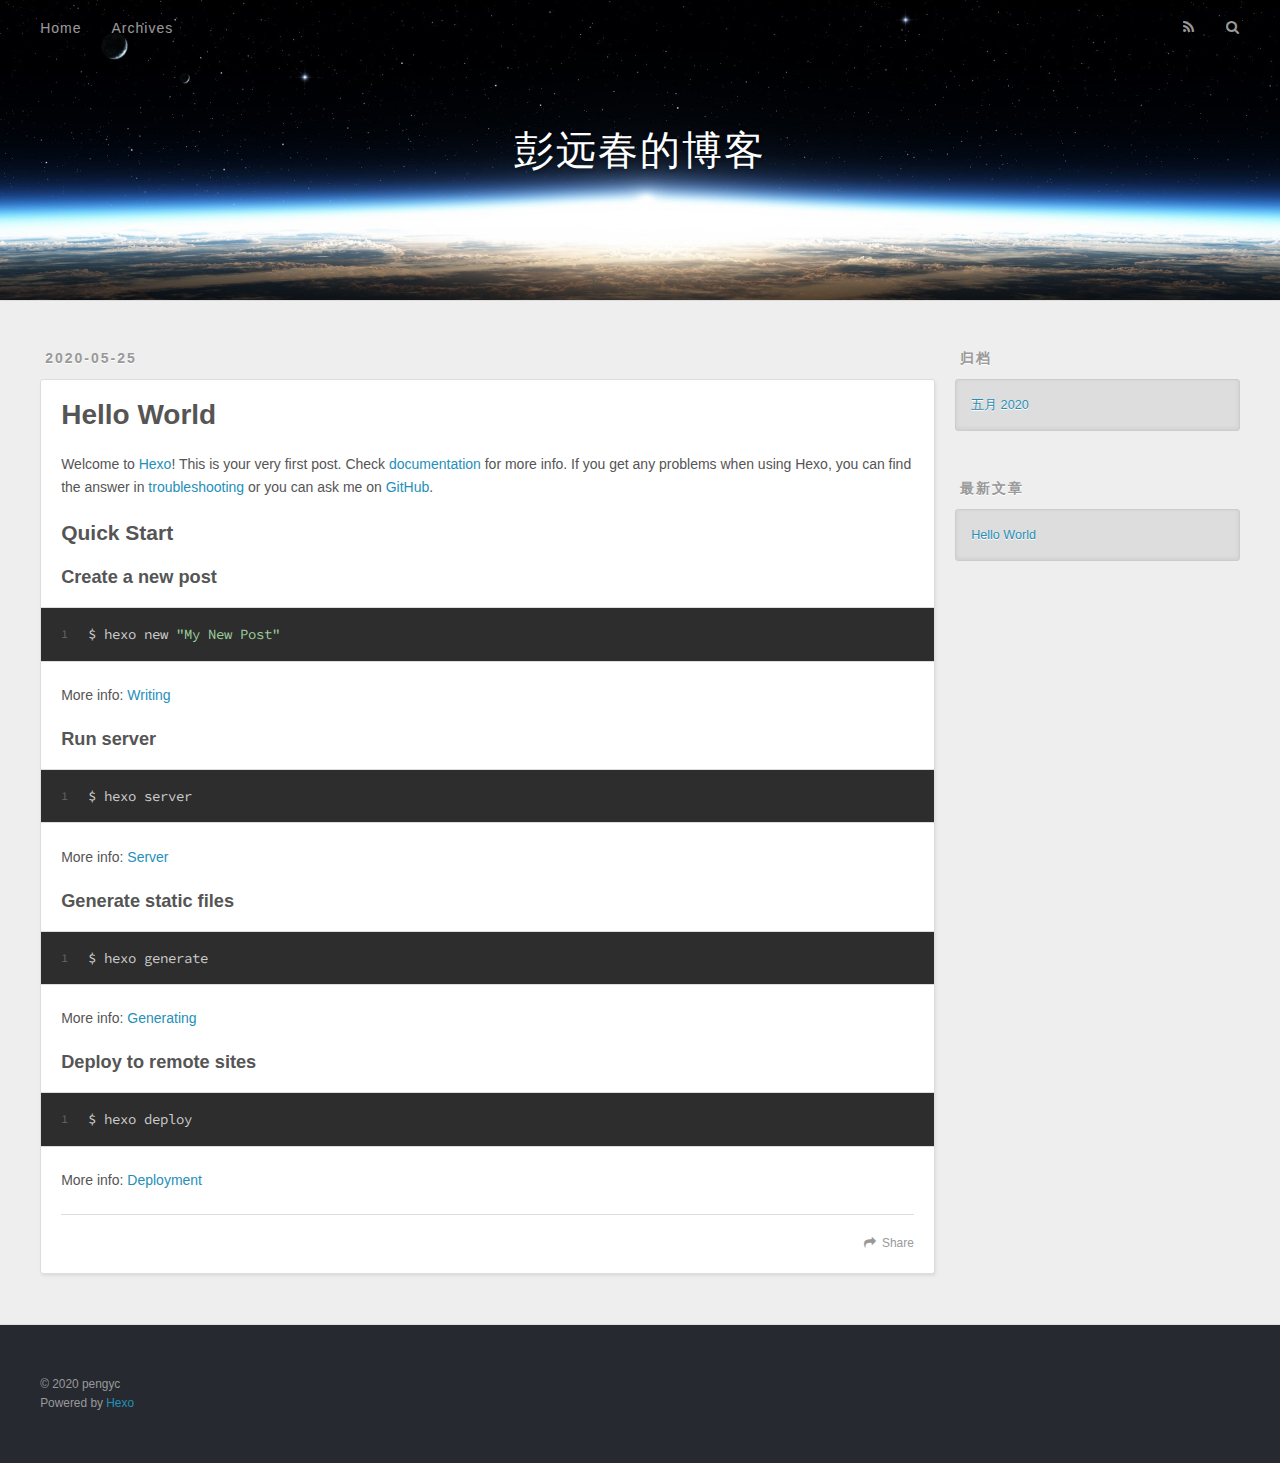
==== index.html @ e813cffd "Site updated: 2020-05-25 13:44:28" ====
<!DOCTYPE html>
<html>
<head>
  <meta charset="utf-8">
  

  
  <title>彭远春的博客</title>
  <meta name="viewport" content="width=device-width, initial-scale=1, maximum-scale=1">
  <meta property="og:type" content="website">
<meta property="og:title" content="彭远春的博客">
<meta property="og:url" content="http://blog.pengyc.com/index.html">
<meta property="og:site_name" content="彭远春的博客">
<meta property="og:locale" content="zh_CN">
<meta property="article:author" content="pengyc">
<meta name="twitter:card" content="summary">
  
    <link rel="alternate" href="/atom.xml" title="彭远春的博客" type="application/atom+xml">
  
  
    <link rel="icon" href="/favicon.png">
  
  
    <link href="//fonts.googleapis.com/css?family=Source+Code+Pro" rel="stylesheet" type="text/css">
  
  
<link rel="stylesheet" href="/css/style.css">

<meta name="generator" content="Hexo 4.2.1"></head>

<body>
  <div id="container">
    <div id="wrap">
      <header id="header">
  <div id="banner"></div>
  <div id="header-outer" class="outer">
    <div id="header-title" class="inner">
      <h1 id="logo-wrap">
        <a href="/" id="logo">彭远春的博客</a>
      </h1>
      
    </div>
    <div id="header-inner" class="inner">
      <nav id="main-nav">
        <a id="main-nav-toggle" class="nav-icon"></a>
        
          <a class="main-nav-link" href="/">Home</a>
        
          <a class="main-nav-link" href="/archives">Archives</a>
        
      </nav>
      <nav id="sub-nav">
        
          <a id="nav-rss-link" class="nav-icon" href="/atom.xml" title="RSS Feed"></a>
        
        <a id="nav-search-btn" class="nav-icon" title="搜索"></a>
      </nav>
      <div id="search-form-wrap">
        <form action="//google.com/search" method="get" accept-charset="UTF-8" class="search-form"><input type="search" name="q" class="search-form-input" placeholder="Search"><button type="submit" class="search-form-submit">&#xF002;</button><input type="hidden" name="sitesearch" value="http://blog.pengyc.com"></form>
      </div>
    </div>
  </div>
</header>
      <div class="outer">
        <section id="main">
  
    <article id="post-hello-world" class="article article-type-post" itemscope itemprop="blogPost">
  <div class="article-meta">
    <a href="/2020/05/25/hello-world/" class="article-date">
  <time datetime="2020-05-25T05:35:17.452Z" itemprop="datePublished">2020-05-25</time>
</a>
    
  </div>
  <div class="article-inner">
    
    
      <header class="article-header">
        
  
    <h1 itemprop="name">
      <a class="article-title" href="/2020/05/25/hello-world/">Hello World</a>
    </h1>
  

      </header>
    
    <div class="article-entry" itemprop="articleBody">
      
        <p>Welcome to <a href="https://hexo.io/" target="_blank" rel="noopener">Hexo</a>! This is your very first post. Check <a href="https://hexo.io/docs/" target="_blank" rel="noopener">documentation</a> for more info. If you get any problems when using Hexo, you can find the answer in <a href="https://hexo.io/docs/troubleshooting.html" target="_blank" rel="noopener">troubleshooting</a> or you can ask me on <a href="https://github.com/hexojs/hexo/issues" target="_blank" rel="noopener">GitHub</a>.</p>
<h2 id="Quick-Start"><a href="#Quick-Start" class="headerlink" title="Quick Start"></a>Quick Start</h2><h3 id="Create-a-new-post"><a href="#Create-a-new-post" class="headerlink" title="Create a new post"></a>Create a new post</h3><figure class="highlight bash"><table><tr><td class="gutter"><pre><span class="line">1</span><br></pre></td><td class="code"><pre><span class="line">$ hexo new <span class="string">"My New Post"</span></span><br></pre></td></tr></table></figure>

<p>More info: <a href="https://hexo.io/docs/writing.html" target="_blank" rel="noopener">Writing</a></p>
<h3 id="Run-server"><a href="#Run-server" class="headerlink" title="Run server"></a>Run server</h3><figure class="highlight bash"><table><tr><td class="gutter"><pre><span class="line">1</span><br></pre></td><td class="code"><pre><span class="line">$ hexo server</span><br></pre></td></tr></table></figure>

<p>More info: <a href="https://hexo.io/docs/server.html" target="_blank" rel="noopener">Server</a></p>
<h3 id="Generate-static-files"><a href="#Generate-static-files" class="headerlink" title="Generate static files"></a>Generate static files</h3><figure class="highlight bash"><table><tr><td class="gutter"><pre><span class="line">1</span><br></pre></td><td class="code"><pre><span class="line">$ hexo generate</span><br></pre></td></tr></table></figure>

<p>More info: <a href="https://hexo.io/docs/generating.html" target="_blank" rel="noopener">Generating</a></p>
<h3 id="Deploy-to-remote-sites"><a href="#Deploy-to-remote-sites" class="headerlink" title="Deploy to remote sites"></a>Deploy to remote sites</h3><figure class="highlight bash"><table><tr><td class="gutter"><pre><span class="line">1</span><br></pre></td><td class="code"><pre><span class="line">$ hexo deploy</span><br></pre></td></tr></table></figure>

<p>More info: <a href="https://hexo.io/docs/one-command-deployment.html" target="_blank" rel="noopener">Deployment</a></p>

      
    </div>
    <footer class="article-footer">
      <a data-url="http://blog.pengyc.com/2020/05/25/hello-world/" data-id="ckam2fvng0000wxjg6eci8132" class="article-share-link">Share</a>
      
      
    </footer>
  </div>
  
</article>


  


</section>
        
          <aside id="sidebar">
  
    

  
    

  
    
  
    
  <div class="widget-wrap">
    <h3 class="widget-title">归档</h3>
    <div class="widget">
      <ul class="archive-list"><li class="archive-list-item"><a class="archive-list-link" href="/archives/2020/05/">五月 2020</a></li></ul>
    </div>
  </div>


  
    
  <div class="widget-wrap">
    <h3 class="widget-title">最新文章</h3>
    <div class="widget">
      <ul>
        
          <li>
            <a href="/2020/05/25/hello-world/">Hello World</a>
          </li>
        
      </ul>
    </div>
  </div>

  
</aside>
        
      </div>
      <footer id="footer">
  
  <div class="outer">
    <div id="footer-info" class="inner">
      &copy; 2020 pengyc<br>
      Powered by <a href="http://hexo.io/" target="_blank">Hexo</a>
    </div>
  </div>
</footer>
    </div>
    <nav id="mobile-nav">
  
    <a href="/" class="mobile-nav-link">Home</a>
  
    <a href="/archives" class="mobile-nav-link">Archives</a>
  
</nav>
    

<script src="//ajax.googleapis.com/ajax/libs/jquery/2.0.3/jquery.min.js"></script>


  
<link rel="stylesheet" href="/fancybox/jquery.fancybox.css">

  
<script src="/fancybox/jquery.fancybox.pack.js"></script>




<script src="/js/script.js"></script>




  </div>
</body>
</html>
---- css/style.css ----
body {
  width: 100%;
}
body:before,
body:after {
  content: "";
  display: table;
}
body:after {
  clear: both;
}
html,
body,
div,
span,
applet,
object,
iframe,
h1,
h2,
h3,
h4,
h5,
h6,
p,
blockquote,
pre,
a,
abbr,
acronym,
address,
big,
cite,
code,
del,
dfn,
em,
img,
ins,
kbd,
q,
s,
samp,
small,
strike,
strong,
sub,
sup,
tt,
var,
dl,
dt,
dd,
ol,
ul,
li,
fieldset,
form,
label,
legend,
table,
caption,
tbody,
tfoot,
thead,
tr,
th,
td {
  margin: 0;
  padding: 0;
  border: 0;
  outline: 0;
  font-weight: inherit;
  font-style: inherit;
  font-family: inherit;
  font-size: 100%;
  vertical-align: baseline;
}
body {
  line-height: 1;
  color: #000;
  background: #fff;
}
ol,
ul {
  list-style: none;
}
table {
  border-collapse: separate;
  border-spacing: 0;
  vertical-align: middle;
}
caption,
th,
td {
  text-align: left;
  font-weight: normal;
  vertical-align: middle;
}
a img {
  border: none;
}
input,
button {
  margin: 0;
  padding: 0;
}
input::-moz-focus-inner,
button::-moz-focus-inner {
  border: 0;
  padding: 0;
}
@font-face {
  font-family: FontAwesome;
  font-style: normal;
  font-weight: normal;
  src: url("fonts/fontawesome-webfont.eot?v=#4.0.3");
  src: url("fonts/fontawesome-webfont.eot?#iefix&v=#4.0.3") format("embedded-opentype"), url("fonts/fontawesome-webfont.woff?v=#4.0.3") format("woff"), url("fonts/fontawesome-webfont.ttf?v=#4.0.3") format("truetype"), url("fonts/fontawesome-webfont.svg#fontawesomeregular?v=#4.0.3") format("svg");
}
html,
body,
#container {
  height: 100%;
}
body {
  background: #eee;
  font: 14px -apple-system, BlinkMacSystemFont, "Segoe UI", "Roboto", "Oxygen", "Ubuntu", "Cantarell", "Fira Sans", "Droid Sans", "Helvetica Neue", sans-serif;
  -webkit-text-size-adjust: 100%;
}
.outer {
  max-width: 1220px;
  margin: 0 auto;
  padding: 0 20px;
}
.outer:before,
.outer:after {
  content: "";
  display: table;
}
.outer:after {
  clear: both;
}
.inner {
  display: inline;
  float: left;
  width: 98.33333333333333%;
  margin: 0 0.833333333333333%;
}
.left,
.alignleft {
  float: left;
}
.right,
.alignright {
  float: right;
}
.clear {
  clear: both;
}
#container {
  position: relative;
}
.mobile-nav-on {
  overflow: hidden;
}
#wrap {
  height: 100%;
  width: 100%;
  position: absolute;
  top: 0;
  left: 0;
  -webkit-transition: 0.2s ease-out;
  -moz-transition: 0.2s ease-out;
  -ms-transition: 0.2s ease-out;
  transition: 0.2s ease-out;
  z-index: 1;
  background: #eee;
}
.mobile-nav-on #wrap {
  left: 280px;
}
@media screen and (min-width: 768px) {
  #main {
    display: inline;
    float: left;
    width: 73.33333333333333%;
    margin: 0 0.833333333333333%;
  }
}
.article-date,
.article-category-link,
.archive-year,
.widget-title {
  text-decoration: none;
  text-transform: uppercase;
  letter-spacing: 2px;
  color: #999;
  margin-bottom: 1em;
  margin-left: 5px;
  line-height: 1em;
  text-shadow: 0 1px #fff;
  font-weight: bold;
}
.article-inner,
.archive-article-inner {
  background: #fff;
  -webkit-box-shadow: 1px 2px 3px #ddd;
  box-shadow: 1px 2px 3px #ddd;
  border: 1px solid #ddd;
  border-radius: 3px;
}
.article-entry h1,
.widget h1 {
  font-size: 2em;
}
.article-entry h2,
.widget h2 {
  font-size: 1.5em;
}
.article-entry h3,
.widget h3 {
  font-size: 1.3em;
}
.article-entry h4,
.widget h4 {
  font-size: 1.2em;
}
.article-entry h5,
.widget h5 {
  font-size: 1em;
}
.article-entry h6,
.widget h6 {
  font-size: 1em;
  color: #999;
}
.article-entry hr,
.widget hr {
  border: 1px dashed #ddd;
}
.article-entry strong,
.widget strong {
  font-weight: bold;
}
.article-entry em,
.widget em,
.article-entry cite,
.widget cite {
  font-style: italic;
}
.article-entry sup,
.widget sup,
.article-entry sub,
.widget sub {
  font-size: 0.75em;
  line-height: 0;
  position: relative;
  vertical-align: baseline;
}
.article-entry sup,
.widget sup {
  top: -0.5em;
}
.article-entry sub,
.widget sub {
  bottom: -0.2em;
}
.article-entry small,
.widget small {
  font-size: 0.85em;
}
.article-entry acronym,
.widget acronym,
.article-entry abbr,
.widget abbr {
  border-bottom: 1px dotted;
}
.article-entry ul,
.widget ul,
.article-entry ol,
.widget ol,
.article-entry dl,
.widget dl {
  margin: 0 20px;
  line-height: 1.6em;
}
.article-entry ul ul,
.widget ul ul,
.article-entry ol ul,
.widget ol ul,
.article-entry ul ol,
.widget ul ol,
.article-entry ol ol,
.widget ol ol {
  margin-top: 0;
  margin-bottom: 0;
}
.article-entry ul,
.widget ul {
  list-style: disc;
}
.article-entry ol,
.widget ol {
  list-style: decimal;
}
.article-entry dt,
.widget dt {
  font-weight: bold;
}
#header {
  height: 300px;
  position: relative;
  border-bottom: 1px solid #ddd;
}
#header:before,
#header:after {
  content: "";
  position: absolute;
  left: 0;
  right: 0;
  height: 40px;
}
#header:before {
  top: 0;
  background: -webkit-linear-gradient(rgba(0,0,0,0.2), transparent);
  background: -moz-linear-gradient(rgba(0,0,0,0.2), transparent);
  background: -ms-linear-gradient(rgba(0,0,0,0.2), transparent);
  background: linear-gradient(rgba(0,0,0,0.2), transparent);
}
#header:after {
  bottom: 0;
  background: -webkit-linear-gradient(transparent, rgba(0,0,0,0.2));
  background: -moz-linear-gradient(transparent, rgba(0,0,0,0.2));
  background: -ms-linear-gradient(transparent, rgba(0,0,0,0.2));
  background: linear-gradient(transparent, rgba(0,0,0,0.2));
}
#header-outer {
  height: 100%;
  position: relative;
}
#header-inner {
  position: relative;
  overflow: hidden;
}
#banner {
  position: absolute;
  top: 0;
  left: 0;
  width: 100%;
  height: 100%;
  background: url("images/banner.jpg") center #000;
  -webkit-background-size: cover;
  -moz-background-size: cover;
  background-size: cover;
  z-index: -1;
}
#header-title {
  text-align: center;
  height: 40px;
  position: absolute;
  top: 50%;
  left: 0;
  margin-top: -20px;
}
#logo,
#subtitle {
  text-decoration: none;
  color: #fff;
  font-weight: 300;
  text-shadow: 0 1px 4px rgba(0,0,0,0.3);
}
#logo {
  font-size: 40px;
  line-height: 40px;
  letter-spacing: 2px;
}
#subtitle {
  font-size: 16px;
  line-height: 16px;
  letter-spacing: 1px;
}
#subtitle-wrap {
  margin-top: 16px;
}
#main-nav {
  float: left;
  margin-left: -15px;
}
.nav-icon,
.main-nav-link {
  float: left;
  color: #fff;
  opacity: 0.6;
  text-decoration: none;
  text-shadow: 0 1px rgba(0,0,0,0.2);
  -webkit-transition: opacity 0.2s;
  -moz-transition: opacity 0.2s;
  -ms-transition: opacity 0.2s;
  transition: opacity 0.2s;
  display: block;
  padding: 20px 15px;
}
.nav-icon:hover,
.main-nav-link:hover {
  opacity: 1;
}
.nav-icon {
  font-family: FontAwesome;
  text-align: center;
  font-size: 14px;
  width: 14px;
  height: 14px;
  padding: 20px 15px;
  position: relative;
  cursor: pointer;
}
.main-nav-link {
  font-weight: 300;
  letter-spacing: 1px;
}
@media screen and (max-width: 479px) {
  .main-nav-link {
    display: none;
  }
}
#main-nav-toggle {
  display: none;
}
#main-nav-toggle:before {
  content: "\f0c9";
}
@media screen and (max-width: 479px) {
  #main-nav-toggle {
    display: block;
  }
}
#sub-nav {
  float: right;
  margin-right: -15px;
}
#nav-rss-link:before {
  content: "\f09e";
}
#nav-search-btn:before {
  content: "\f002";
}
#search-form-wrap {
  position: absolute;
  top: 15px;
  width: 150px;
  height: 30px;
  right: -150px;
  opacity: 0;
  -webkit-transition: 0.2s ease-out;
  -moz-transition: 0.2s ease-out;
  -ms-transition: 0.2s ease-out;
  transition: 0.2s ease-out;
}
#search-form-wrap.on {
  opacity: 1;
  right: 0;
}
@media screen and (max-width: 479px) {
  #search-form-wrap {
    width: 100%;
    right: -100%;
  }
}
.search-form {
  position: absolute;
  top: 0;
  left: 0;
  right: 0;
  background: #fff;
  padding: 5px 15px;
  border-radius: 15px;
  -webkit-box-shadow: 0 0 10px rgba(0,0,0,0.3);
  box-shadow: 0 0 10px rgba(0,0,0,0.3);
}
.search-form-input {
  border: none;
  background: none;
  color: #555;
  width: 100%;
  font: 13px -apple-system, BlinkMacSystemFont, "Segoe UI", "Roboto", "Oxygen", "Ubuntu", "Cantarell", "Fira Sans", "Droid Sans", "Helvetica Neue", sans-serif;
  outline: none;
}
.search-form-input::-webkit-search-results-decoration,
.search-form-input::-webkit-search-cancel-button {
  -webkit-appearance: none;
}
.search-form-submit {
  position: absolute;
  top: 50%;
  right: 10px;
  margin-top: -7px;
  font: 13px FontAwesome;
  border: none;
  background: none;
  color: #bbb;
  cursor: pointer;
}
.search-form-submit:hover,
.search-form-submit:focus {
  color: #777;
}
.article {
  margin: 50px 0;
}
.article-inner {
  overflow: hidden;
}
.article-meta:before,
.article-meta:after {
  content: "";
  display: table;
}
.article-meta:after {
  clear: both;
}
.article-date {
  float: left;
}
.article-category {
  float: left;
  line-height: 1em;
  color: #ccc;
  text-shadow: 0 1px #fff;
  margin-left: 8px;
}
.article-category:before {
  content: "\2022";
}
.article-category-link {
  margin: 0 12px 1em;
}
.article-header {
  padding: 20px 20px 0;
}
.article-title {
  text-decoration: none;
  font-size: 2em;
  font-weight: bold;
  color: #555;
  line-height: 1.1em;
  -webkit-transition: color 0.2s;
  -moz-transition: color 0.2s;
  -ms-transition: color 0.2s;
  transition: color 0.2s;
}
a.article-title:hover {
  color: #258fb8;
}
.article-entry {
  color: #555;
  padding: 0 20px;
}
.article-entry:before,
.article-entry:after {
  content: "";
  display: table;
}
.article-entry:after {
  clear: both;
}
.article-entry p,
.article-entry table {
  line-height: 1.6em;
  margin: 1.6em 0;
}
.article-entry h1,
.article-entry h2,
.article-entry h3,
.article-entry h4,
.article-entry h5,
.article-entry h6 {
  font-weight: bold;
}
.article-entry h1,
.article-entry h2,
.article-entry h3,
.article-entry h4,
.article-entry h5,
.article-entry h6 {
  line-height: 1.1em;
  margin: 1.1em 0;
}
.article-entry a {
  color: #258fb8;
  text-decoration: none;
}
.article-entry a:hover {
  text-decoration: underline;
}
.article-entry ul,
.article-entry ol,
.article-entry dl {
  margin-top: 1.6em;
  margin-bottom: 1.6em;
}
.article-entry img,
.article-entry video {
  max-width: 100%;
  height: auto;
  display: block;
  margin: auto;
}
.article-entry iframe {
  border: none;
}
.article-entry table {
  width: 100%;
  border-collapse: collapse;
  border-spacing: 0;
}
.article-entry th {
  font-weight: bold;
  border-bottom: 3px solid #ddd;
  padding-bottom: 0.5em;
}
.article-entry td {
  border-bottom: 1px solid #ddd;
  padding: 10px 0;
}
.article-entry blockquote {
  font-family: Georgia, "Times New Roman", serif;
  font-size: 1.4em;
  margin: 1.6em 20px;
  text-align: center;
}
.article-entry blockquote footer {
  font-size: 14px;
  margin: 1.6em 0;
  font-family: -apple-system, BlinkMacSystemFont, "Segoe UI", "Roboto", "Oxygen", "Ubuntu", "Cantarell", "Fira Sans", "Droid Sans", "Helvetica Neue", sans-serif;
}
.article-entry blockquote footer cite:before {
  content: "—";
  padding: 0 0.5em;
}
.article-entry .pullquote {
  text-align: left;
  width: 45%;
  margin: 0;
}
.article-entry .pullquote.left {
  margin-left: 0.5em;
  margin-right: 1em;
}
.article-entry .pullquote.right {
  margin-right: 0.5em;
  margin-left: 1em;
}
.article-entry .caption {
  color: #999;
  display: block;
  font-size: 0.9em;
  margin-top: 0.5em;
  position: relative;
  text-align: center;
}
.article-entry .video-container {
  position: relative;
  padding-top: 56.25%;
  height: 0;
  overflow: hidden;
}
.article-entry .video-container iframe,
.article-entry .video-container object,
.article-entry .video-container embed {
  position: absolute;
  top: 0;
  left: 0;
  width: 100%;
  height: 100%;
  margin-top: 0;
}
.article-more-link a {
  display: inline-block;
  line-height: 1em;
  padding: 6px 15px;
  border-radius: 15px;
  background: #eee;
  color: #999;
  text-shadow: 0 1px #fff;
  text-decoration: none;
}
.article-more-link a:hover {
  background: #258fb8;
  color: #fff;
  text-decoration: none;
  text-shadow: 0 1px #1e7293;
}
.article-footer {
  font-size: 0.85em;
  line-height: 1.6em;
  border-top: 1px solid #ddd;
  padding-top: 1.6em;
  margin: 0 20px 20px;
}
.article-footer:before,
.article-footer:after {
  content: "";
  display: table;
}
.article-footer:after {
  clear: both;
}
.article-footer a {
  color: #999;
  text-decoration: none;
}
.article-footer a:hover {
  color: #555;
}
.article-tag-list-item {
  float: left;
  margin-right: 10px;
}
.article-tag-list-link:before {
  content: "#";
}
.article-comment-link {
  float: right;
}
.article-comment-link:before {
  content: "\f075";
  font-family: FontAwesome;
  padding-right: 8px;
}
.article-share-link {
  cursor: pointer;
  float: right;
  margin-left: 20px;
}
.article-share-link:before {
  content: "\f064";
  font-family: FontAwesome;
  padding-right: 6px;
}
#article-nav {
  position: relative;
}
#article-nav:before,
#article-nav:after {
  content: "";
  display: table;
}
#article-nav:after {
  clear: both;
}
@media screen and (min-width: 768px) {
  #article-nav {
    margin: 50px 0;
  }
  #article-nav:before {
    width: 8px;
    height: 8px;
    position: absolute;
    top: 50%;
    left: 50%;
    margin-top: -4px;
    margin-left: -4px;
    content: "";
    border-radius: 50%;
    background: #ddd;
    -webkit-box-shadow: 0 1px 2px #fff;
    box-shadow: 0 1px 2px #fff;
  }
}
.article-nav-link-wrap {
  text-decoration: none;
  text-shadow: 0 1px #fff;
  color: #999;
  -webkit-box-sizing: border-box;
  -moz-box-sizing: border-box;
  box-sizing: border-box;
  margin-top: 50px;
  text-align: center;
  display: block;
}
.article-nav-link-wrap:hover {
  color: #555;
}
@media screen and (min-width: 768px) {
  .article-nav-link-wrap {
    width: 50%;
    margin-top: 0;
  }
}
@media screen and (min-width: 768px) {
  #article-nav-newer {
    float: left;
    text-align: right;
    padding-right: 20px;
  }
}
@media screen and (min-width: 768px) {
  #article-nav-older {
    float: right;
    text-align: left;
    padding-left: 20px;
  }
}
.article-nav-caption {
  text-transform: uppercase;
  letter-spacing: 2px;
  color: #ddd;
  line-height: 1em;
  font-weight: bold;
}
#article-nav-newer .article-nav-caption {
  margin-right: -2px;
}
.article-nav-title {
  font-size: 0.85em;
  line-height: 1.6em;
  margin-top: 0.5em;
}
.article-share-box {
  position: absolute;
  display: none;
  background: #fff;
  -webkit-box-shadow: 1px 2px 10px rgba(0,0,0,0.2);
  box-shadow: 1px 2px 10px rgba(0,0,0,0.2);
  border-radius: 3px;
  margin-left: -145px;
  overflow: hidden;
  z-index: 1;
}
.article-share-box.on {
  display: block;
}
.article-share-input {
  width: 100%;
  background: none;
  -webkit-box-sizing: border-box;
  -moz-box-sizing: border-box;
  box-sizing: border-box;
  font: 14px -apple-system, BlinkMacSystemFont, "Segoe UI", "Roboto", "Oxygen", "Ubuntu", "Cantarell", "Fira Sans", "Droid Sans", "Helvetica Neue", sans-serif;
  padding: 0 15px;
  color: #555;
  outline: none;
  border: 1px solid #ddd;
  border-radius: 3px 3px 0 0;
  height: 36px;
  line-height: 36px;
}
.article-share-links {
  background: #eee;
}
.article-share-links:before,
.article-share-links:after {
  content: "";
  display: table;
}
.article-share-links:after {
  clear: both;
}
.article-share-twitter,
.article-share-facebook,
.article-share-pinterest,
.article-share-google {
  width: 50px;
  height: 36px;
  display: block;
  float: left;
  position: relative;
  color: #999;
  text-shadow: 0 1px #fff;
}
.article-share-twitter:before,
.article-share-facebook:before,
.article-share-pinterest:before,
.article-share-google:before {
  font-size: 20px;
  font-family: FontAwesome;
  width: 20px;
  height: 20px;
  position: absolute;
  top: 50%;
  left: 50%;
  margin-top: -10px;
  margin-left: -10px;
  text-align: center;
}
.article-share-twitter:hover,
.article-share-facebook:hover,
.article-share-pinterest:hover,
.article-share-google:hover {
  color: #fff;
}
.article-share-twitter:before {
  content: "\f099";
}
.article-share-twitter:hover {
  background: #00aced;
  text-shadow: 0 1px #008abe;
}
.article-share-facebook:before {
  content: "\f09a";
}
.article-share-facebook:hover {
  background: #3b5998;
  text-shadow: 0 1px #2f477a;
}
.article-share-pinterest:before {
  content: "\f0d2";
}
.article-share-pinterest:hover {
  background: #cb2027;
  text-shadow: 0 1px #a21a1f;
}
.article-share-google:before {
  content: "\f0d5";
}
.article-share-google:hover {
  background: #dd4b39;
  text-shadow: 0 1px #be3221;
}
.article-gallery {
  background: #000;
  position: relative;
}
.article-gallery-photos {
  position: relative;
  overflow: hidden;
}
.article-gallery-img {
  display: none;
  max-width: 100%;
}
.article-gallery-img:first-child {
  display: block;
}
.article-gallery-img.loaded {
  position: absolute;
  display: block;
}
.article-gallery-img img {
  display: block;
  max-width: 100%;
  margin: 0 auto;
}
#comments {
  background: #fff;
  -webkit-box-shadow: 1px 2px 3px #ddd;
  box-shadow: 1px 2px 3px #ddd;
  padding: 20px;
  border: 1px solid #ddd;
  border-radius: 3px;
  margin: 50px 0;
}
#comments a {
  color: #258fb8;
}
.archives-wrap {
  margin: 50px 0;
}
.archives:before,
.archives:after {
  content: "";
  display: table;
}
.archives:after {
  clear: both;
}
.archive-year-wrap {
  margin-bottom: 1em;
}
.archives {
  -webkit-column-gap: 10px;
  -moz-column-gap: 10px;
  column-gap: 10px;
}
@media screen and (min-width: 480px) and (max-width: 767px) {
  .archives {
    -webkit-column-count: 2;
    -moz-column-count: 2;
    column-count: 2;
  }
}
@media screen and (min-width: 768px) {
  .archives {
    -webkit-column-count: 3;
    -moz-column-count: 3;
    column-count: 3;
  }
}
.archive-article {
  -webkit-column-break-inside: avoid;
  page-break-inside: avoid;
  overflow: hidden;
  break-inside: avoid-column;
}
.archive-article-inner {
  padding: 10px;
  margin-bottom: 15px;
}
.archive-article-title {
  text-decoration: none;
  font-weight: bold;
  color: #555;
  -webkit-transition: color 0.2s;
  -moz-transition: color 0.2s;
  -ms-transition: color 0.2s;
  transition: color 0.2s;
  line-height: 1.6em;
}
.archive-article-title:hover {
  color: #258fb8;
}
.archive-article-footer {
  margin-top: 1em;
}
.archive-article-date {
  color: #999;
  text-decoration: none;
  font-size: 0.85em;
  line-height: 1em;
  margin-bottom: 0.5em;
  display: block;
}
#page-nav {
  margin: 50px auto;
  background: #fff;
  -webkit-box-shadow: 1px 2px 3px #ddd;
  box-shadow: 1px 2px 3px #ddd;
  border: 1px solid #ddd;
  border-radius: 3px;
  text-align: center;
  color: #999;
  overflow: hidden;
}
#page-nav:before,
#page-nav:after {
  content: "";
  display: table;
}
#page-nav:after {
  clear: both;
}
#page-nav a,
#page-nav span {
  padding: 10px 20px;
  line-height: 1;
  height: 2ex;
}
#page-nav a {
  color: #999;
  text-decoration: none;
}
#page-nav a:hover {
  background: #999;
  color: #fff;
}
#page-nav .prev {
  float: left;
}
#page-nav .next {
  float: right;
}
#page-nav .page-number {
  display: inline-block;
}
@media screen and (max-width: 479px) {
  #page-nav .page-number {
    display: none;
  }
}
#page-nav .current {
  color: #555;
  font-weight: bold;
}
#page-nav .space {
  color: #ddd;
}
#footer {
  background: #262a30;
  padding: 50px 0;
  border-top: 1px solid #ddd;
  color: #999;
}
#footer a {
  color: #258fb8;
  text-decoration: none;
}
#footer a:hover {
  text-decoration: underline;
}
#footer-info {
  line-height: 1.6em;
  font-size: 0.85em;
}
.article-entry pre,
.article-entry .highlight {
  background: #2d2d2d;
  margin: 0 -20px;
  padding: 15px 20px;
  border-style: solid;
  border-color: #ddd;
  border-width: 1px 0;
  overflow: auto;
  color: #ccc;
  line-height: 22.400000000000002px;
}
.article-entry .highlight .gutter pre,
.article-entry .gist .gist-file .gist-data .line-numbers {
  color: #666;
  font-size: 0.85em;
}
.article-entry pre,
.article-entry code {
  font-family: "Source Code Pro", Consolas, Monaco, Menlo, Consolas, monospace;
}
.article-entry code {
  background: #eee;
  text-shadow: 0 1px #fff;
  padding: 0 0.3em;
}
.article-entry pre code {
  background: none;
  text-shadow: none;
  padding: 0;
}
.article-entry .highlight pre {
  border: none;
  margin: 0;
  padding: 0;
}
.article-entry .highlight table {
  margin: 0;
  width: auto;
}
.article-entry .highlight td {
  border: none;
  padding: 0;
}
.article-entry .highlight figcaption {
  font-size: 0.85em;
  color: #999;
  line-height: 1em;
  margin-bottom: 1em;
}
.article-entry .highlight figcaption:before,
.article-entry .highlight figcaption:after {
  content: "";
  display: table;
}
.article-entry .highlight figcaption:after {
  clear: both;
}
.article-entry .highlight figcaption a {
  float: right;
}
.article-entry .highlight .gutter pre {
  text-align: right;
  padding-right: 20px;
}
.article-entry .highlight .line {
  height: 22.400000000000002px;
}
.article-entry .highlight .line.marked {
  background: #515151;
}
.article-entry .gist {
  margin: 0 -20px;
  border-style: solid;
  border-color: #ddd;
  border-width: 1px 0;
  background: #2d2d2d;
  padding: 15px 20px 15px 0;
}
.article-entry .gist .gist-file {
  border: none;
  font-family: "Source Code Pro", Consolas, Monaco, Menlo, Consolas, monospace;
  margin: 0;
}
.article-entry .gist .gist-file .gist-data {
  background: none;
  border: none;
}
.article-entry .gist .gist-file .gist-data .line-numbers {
  background: none;
  border: none;
  padding: 0 20px 0 0;
}
.article-entry .gist .gist-file .gist-data .line-data {
  padding: 0 !important;
}
.article-entry .gist .gist-file .highlight {
  margin: 0;
  padding: 0;
  border: none;
}
.article-entry .gist .gist-file .gist-meta {
  background: #2d2d2d;
  color: #999;
  font: 0.85em -apple-system, BlinkMacSystemFont, "Segoe UI", "Roboto", "Oxygen", "Ubuntu", "Cantarell", "Fira Sans", "Droid Sans", "Helvetica Neue", sans-serif;
  text-shadow: 0 0;
  padding: 0;
  margin-top: 1em;
  margin-left: 20px;
}
.article-entry .gist .gist-file .gist-meta a {
  color: #258fb8;
  font-weight: normal;
}
.article-entry .gist .gist-file .gist-meta a:hover {
  text-decoration: underline;
}
pre .comment,
pre .title {
  color: #999;
}
pre .variable,
pre .attribute,
pre .tag,
pre .regexp,
pre .ruby .constant,
pre .xml .tag .title,
pre .xml .pi,
pre .xml .doctype,
pre .html .doctype,
pre .css .id,
pre .css .class,
pre .css .pseudo {
  color: #f2777a;
}
pre .number,
pre .preprocessor,
pre .built_in,
pre .literal,
pre .params,
pre .constant {
  color: #f99157;
}
pre .class,
pre .ruby .class .title,
pre .css .rules .attribute {
  color: #9c9;
}
pre .string,
pre .value,
pre .inheritance,
pre .header,
pre .ruby .symbol,
pre .xml .cdata {
  color: #9c9;
}
pre .css .hexcolor {
  color: #6cc;
}
pre .function,
pre .python .decorator,
pre .python .title,
pre .ruby .function .title,
pre .ruby .title .keyword,
pre .perl .sub,
pre .javascript .title,
pre .coffeescript .title {
  color: #69c;
}
pre .keyword,
pre .javascript .function {
  color: #c9c;
}
@media screen and (max-width: 479px) {
  #mobile-nav {
    position: absolute;
    top: 0;
    left: 0;
    width: 280px;
    height: 100%;
    background: #191919;
    border-right: 1px solid #fff;
  }
}
@media screen and (max-width: 479px) {
  .mobile-nav-link {
    display: block;
    color: #999;
    text-decoration: none;
    padding: 15px 20px;
    font-weight: bold;
  }
  .mobile-nav-link:hover {
    color: #fff;
  }
}
@media screen and (min-width: 768px) {
  #sidebar {
    display: inline;
    float: left;
    width: 23.333333333333332%;
    margin: 0 0.833333333333333%;
  }
}
.widget-wrap {
  margin: 50px 0;
}
.widget {
  color: #777;
  text-shadow: 0 1px #fff;
  background: #ddd;
  -webkit-box-shadow: 0 -1px 4px #ccc inset;
  box-shadow: 0 -1px 4px #ccc inset;
  border: 1px solid #ccc;
  padding: 15px;
  border-radius: 3px;
}
.widget a {
  color: #258fb8;
  text-decoration: none;
}
.widget a:hover {
  text-decoration: underline;
}
.widget ul ul,
.widget ol ul,
.widget dl ul,
.widget ul ol,
.widget ol ol,
.widget dl ol,
.widget ul dl,
.widget ol dl,
.widget dl dl {
  margin-left: 15px;
  list-style: disc;
}
.widget {
  line-height: 1.6em;
  word-wrap: break-word;
  font-size: 0.9em;
}
.widget ul,
.widget ol {
  list-style: none;
  margin: 0;
}
.widget ul ul,
.widget ol ul,
.widget ul ol,
.widget ol ol {
  margin: 0 20px;
}
.widget ul ul,
.widget ol ul {
  list-style: disc;
}
.widget ul ol,
.widget ol ol {
  list-style: decimal;
}
.category-list-count,
.tag-list-count,
.archive-list-count {
  padding-left: 5px;
  color: #999;
  font-size: 0.85em;
}
.category-list-count:before,
.tag-list-count:before,
.archive-list-count:before {
  content: "(";
}
.category-list-count:after,
.tag-list-count:after,
.archive-list-count:after {
  content: ")";
}
.tagcloud a {
  margin-right: 5px;
  display: inline-block;
}
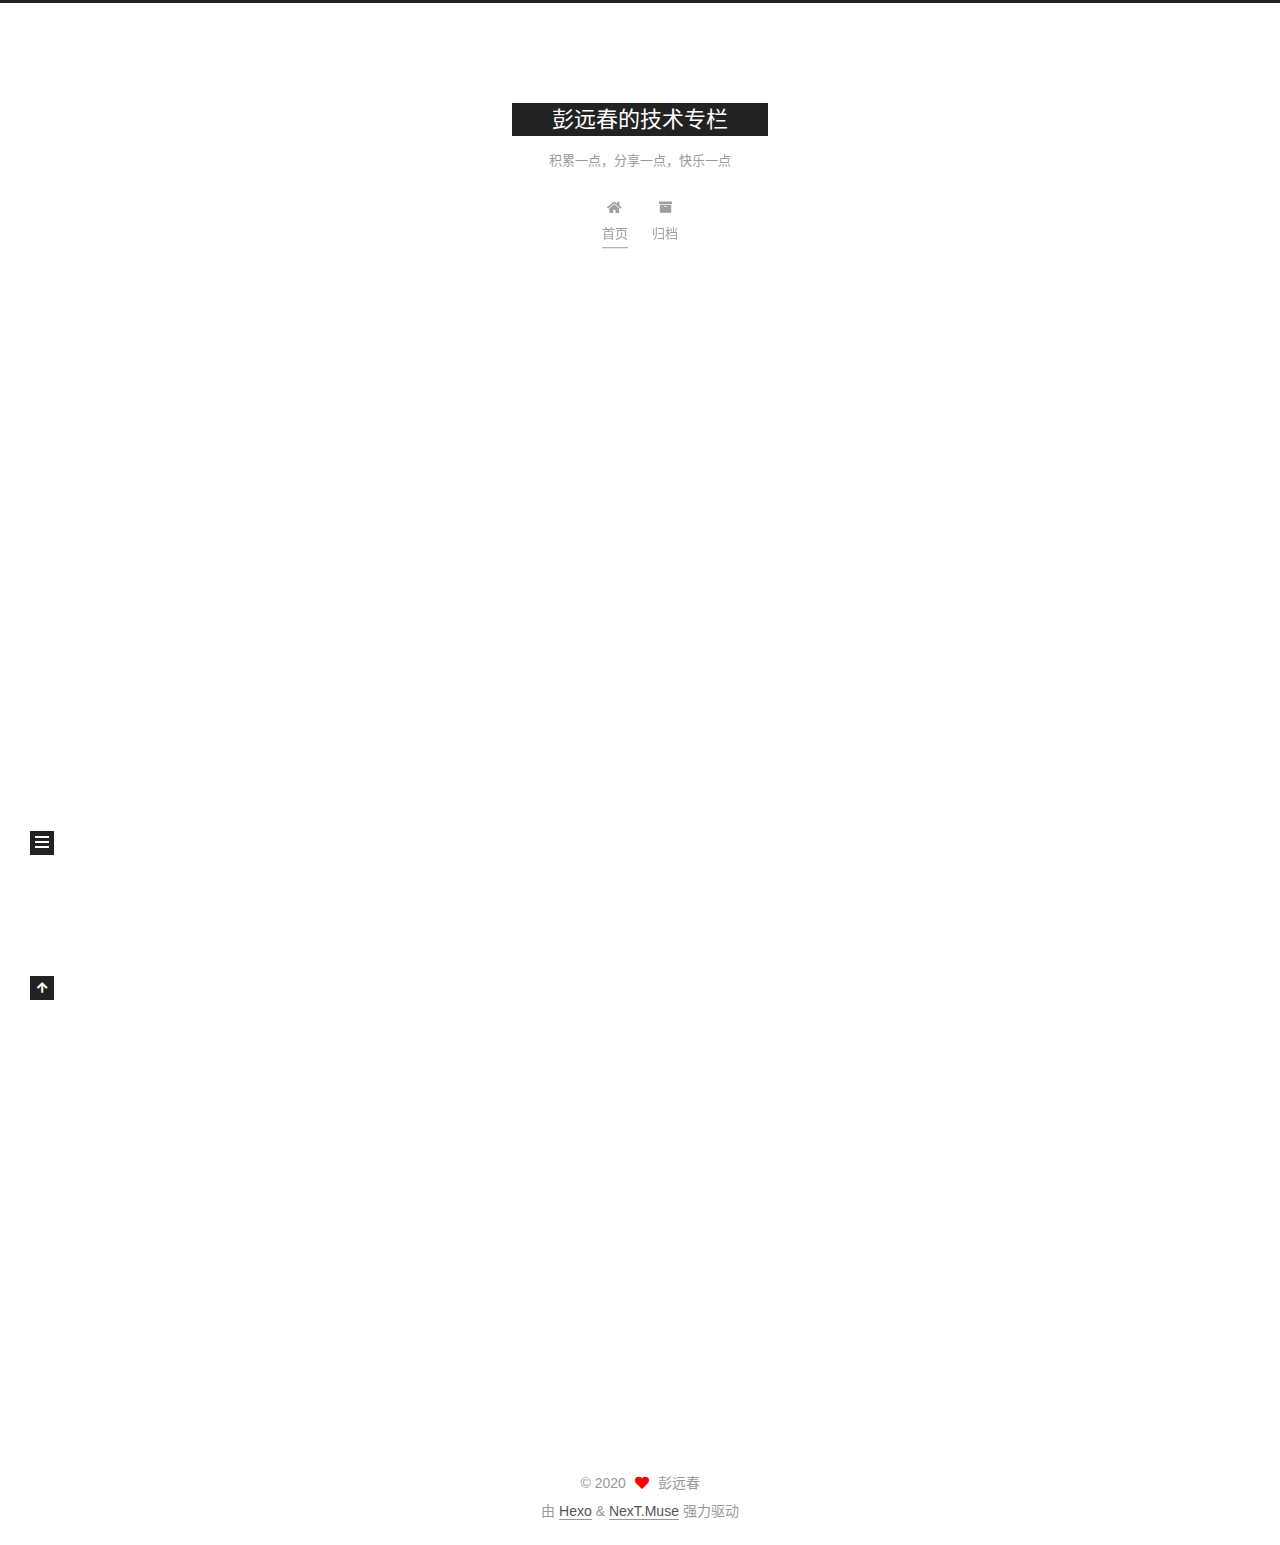
==== commit 2dae9e68: "Site updated: 2020-05-25 14:33:51" ====
--- a/index.html
+++ b/index.html
@@ -1,196 +1,370 @@
 <!DOCTYPE html>
-<html>
+<html lang="zh-CN">
 <head>
-  <meta charset="utf-8">
-  
-
-  
-  <title>彭远春的博客</title>
-  <meta name="viewport" content="width=device-width, initial-scale=1, maximum-scale=1">
+  <meta charset="UTF-8">
+<meta name="viewport" content="width=device-width, initial-scale=1, maximum-scale=2">
+<meta name="theme-color" content="#222">
+<meta name="generator" content="Hexo 4.2.1">
+  <link rel="apple-touch-icon" sizes="180x180" href="/images/apple-touch-icon-next.png">
+  <link rel="icon" type="image/png" sizes="32x32" href="/images/favicon-32x32-next.png">
+  <link rel="icon" type="image/png" sizes="16x16" href="/images/favicon-16x16-next.png">
+  <link rel="mask-icon" href="/images/logo.svg" color="#222">
+
+<link rel="stylesheet" href="/css/main.css">
+
+
+<link rel="stylesheet" href="/lib/font-awesome/css/all.min.css">
+
+<script id="hexo-configurations">
+    var NexT = window.NexT || {};
+    var CONFIG = {"hostname":"blog.pengyc.com","root":"/","scheme":"Muse","version":"7.8.0","exturl":false,"sidebar":{"position":"left","display":"post","padding":18,"offset":12,"onmobile":false},"copycode":{"enable":false,"show_result":false,"style":null},"back2top":{"enable":true,"sidebar":false,"scrollpercent":false},"bookmark":{"enable":false,"color":"#222","save":"auto"},"fancybox":false,"mediumzoom":false,"lazyload":false,"pangu":false,"comments":{"style":"tabs","active":null,"storage":true,"lazyload":false,"nav":null},"algolia":{"hits":{"per_page":10},"labels":{"input_placeholder":"Search for Posts","hits_empty":"We didn't find any results for the search: ${query}","hits_stats":"${hits} results found in ${time} ms"}},"localsearch":{"enable":false,"trigger":"auto","top_n_per_article":1,"unescape":false,"preload":false},"motion":{"enable":true,"async":false,"transition":{"post_block":"fadeIn","post_header":"slideDownIn","post_body":"slideDownIn","coll_header":"slideLeftIn","sidebar":"slideUpIn"}}};
+  </script>
+
   <meta property="og:type" content="website">
-<meta property="og:title" content="彭远春的博客">
+<meta property="og:title" content="彭远春的技术专栏">
 <meta property="og:url" content="http://blog.pengyc.com/index.html">
-<meta property="og:site_name" content="彭远春的博客">
+<meta property="og:site_name" content="彭远春的技术专栏">
 <meta property="og:locale" content="zh_CN">
-<meta property="article:author" content="pengyc">
+<meta property="article:author" content="彭远春">
 <meta name="twitter:card" content="summary">
-  
-    <link rel="alternate" href="/atom.xml" title="彭远春的博客" type="application/atom+xml">
-  
-  
-    <link rel="icon" href="/favicon.png">
-  
-  
-    <link href="//fonts.googleapis.com/css?family=Source+Code+Pro" rel="stylesheet" type="text/css">
-  
-  
-<link rel="stylesheet" href="/css/style.css">
-
-<meta name="generator" content="Hexo 4.2.1"></head>
-
-<body>
-  <div id="container">
-    <div id="wrap">
-      <header id="header">
-  <div id="banner"></div>
-  <div id="header-outer" class="outer">
-    <div id="header-title" class="inner">
-      <h1 id="logo-wrap">
-        <a href="/" id="logo">彭远春的博客</a>
-      </h1>
+
+<link rel="canonical" href="http://blog.pengyc.com/">
+
+
+<script id="page-configurations">
+  // https://hexo.io/docs/variables.html
+  CONFIG.page = {
+    sidebar: "",
+    isHome : true,
+    isPost : false,
+    lang   : 'zh-CN'
+  };
+</script>
+
+  <title>彭远春的技术专栏</title>
+  
+
+
+
+
+
+
+  <noscript>
+  <style>
+  .use-motion .brand,
+  .use-motion .menu-item,
+  .sidebar-inner,
+  .use-motion .post-block,
+  .use-motion .pagination,
+  .use-motion .comments,
+  .use-motion .post-header,
+  .use-motion .post-body,
+  .use-motion .collection-header { opacity: initial; }
+
+  .use-motion .site-title,
+  .use-motion .site-subtitle {
+    opacity: initial;
+    top: initial;
+  }
+
+  .use-motion .logo-line-before i { left: initial; }
+  .use-motion .logo-line-after i { right: initial; }
+  </style>
+</noscript>
+
+</head>
+
+<body itemscope itemtype="http://schema.org/WebPage">
+  <div class="container use-motion">
+    <div class="headband"></div>
+
+    <header class="header" itemscope itemtype="http://schema.org/WPHeader">
+      <div class="header-inner"><div class="site-brand-container">
+  <div class="site-nav-toggle">
+    <div class="toggle" aria-label="切换导航栏">
+      <span class="toggle-line toggle-line-first"></span>
+      <span class="toggle-line toggle-line-middle"></span>
+      <span class="toggle-line toggle-line-last"></span>
+    </div>
+  </div>
+
+  <div class="site-meta">
+
+    <a href="/" class="brand" rel="start">
+      <span class="logo-line-before"><i></i></span>
+      <h1 class="site-title">彭远春的技术专栏</h1>
+      <span class="logo-line-after"><i></i></span>
+    </a>
+      <p class="site-subtitle" itemprop="description">积累一点，分享一点，快乐一点</p>
+  </div>
+
+  <div class="site-nav-right">
+    <div class="toggle popup-trigger">
+    </div>
+  </div>
+</div>
+
+
+
+
+<nav class="site-nav">
+  <ul id="menu" class="main-menu menu">
+        <li class="menu-item menu-item-home">
+
+    <a href="/" rel="section"><i class="fa fa-home fa-fw"></i>首页</a>
+
+  </li>
+        <li class="menu-item menu-item-archives">
+
+    <a href="/archives/" rel="section"><i class="fa fa-archive fa-fw"></i>归档</a>
+
+  </li>
+  </ul>
+</nav>
+
+
+
+
+</div>
+    </header>
+
+    
+  <div class="back-to-top">
+    <i class="fa fa-arrow-up"></i>
+    <span>0%</span>
+  </div>
+
+
+    <main class="main">
+      <div class="main-inner">
+        <div class="content-wrap">
+          
+
+          <div class="content index posts-expand">
+            
+      
+  
+  
+  <article itemscope itemtype="http://schema.org/Article" class="post-block" lang="zh-CN">
+    <link itemprop="mainEntityOfPage" href="http://blog.pengyc.com/2020/05/25/hello-world/">
+
+    <span hidden itemprop="author" itemscope itemtype="http://schema.org/Person">
+      <meta itemprop="image" content="/images/avatar.gif">
+      <meta itemprop="name" content="彭远春">
+      <meta itemprop="description" content="">
+    </span>
+
+    <span hidden itemprop="publisher" itemscope itemtype="http://schema.org/Organization">
+      <meta itemprop="name" content="彭远春的技术专栏">
+    </span>
+      <header class="post-header">
+        <h2 class="post-title" itemprop="name headline">
+          
+            <a href="/2020/05/25/hello-world/" class="post-title-link" itemprop="url">Hello World</a>
+        </h2>
+
+        <div class="post-meta">
+            <span class="post-meta-item">
+              <span class="post-meta-item-icon">
+                <i class="far fa-calendar"></i>
+              </span>
+              <span class="post-meta-item-text">发表于</span>
+
+              <time title="创建时间：2020-05-25 13:35:17" itemprop="dateCreated datePublished" datetime="2020-05-25T13:35:17+08:00">2020-05-25</time>
+            </span>
+
+          
+
+        </div>
+      </header>
+
+    
+    
+    
+    <div class="post-body" itemprop="articleBody">
+
+      
+          <p>Welcome to <a href="https://hexo.io/" target="_blank" rel="noopener">Hexo</a>! This is your very first post. Check <a href="https://hexo.io/docs/" target="_blank" rel="noopener">documentation</a> for more info. If you get any problems when using Hexo, you can find the answer in <a href="https://hexo.io/docs/troubleshooting.html" target="_blank" rel="noopener">troubleshooting</a> or you can ask me on <a href="https://github.com/hexojs/hexo/issues" target="_blank" rel="noopener">GitHub</a>.</p>
+<h2 id="Quick-Start"><a href="#Quick-Start" class="headerlink" title="Quick Start"></a>Quick Start</h2><h3 id="Create-a-new-post"><a href="#Create-a-new-post" class="headerlink" title="Create a new post"></a>Create a new post</h3><figure class="highlight bash"><table><tr><td class="gutter"><pre><span class="line">1</span><br></pre></td><td class="code"><pre><span class="line">$ hexo new <span class="string">"My New Post"</span></span><br></pre></td></tr></table></figure>
+
+<p>More info: <a href="https://hexo.io/docs/writing.html" target="_blank" rel="noopener">Writing</a></p>
+<h3 id="Run-server"><a href="#Run-server" class="headerlink" title="Run server"></a>Run server</h3><figure class="highlight bash"><table><tr><td class="gutter"><pre><span class="line">1</span><br></pre></td><td class="code"><pre><span class="line">$ hexo server</span><br></pre></td></tr></table></figure>
+
+<p>More info: <a href="https://hexo.io/docs/server.html" target="_blank" rel="noopener">Server</a></p>
+<h3 id="Generate-static-files"><a href="#Generate-static-files" class="headerlink" title="Generate static files"></a>Generate static files</h3><figure class="highlight bash"><table><tr><td class="gutter"><pre><span class="line">1</span><br></pre></td><td class="code"><pre><span class="line">$ hexo generate</span><br></pre></td></tr></table></figure>
+
+<p>More info: <a href="https://hexo.io/docs/generating.html" target="_blank" rel="noopener">Generating</a></p>
+<h3 id="Deploy-to-remote-sites"><a href="#Deploy-to-remote-sites" class="headerlink" title="Deploy to remote sites"></a>Deploy to remote sites</h3><figure class="highlight bash"><table><tr><td class="gutter"><pre><span class="line">1</span><br></pre></td><td class="code"><pre><span class="line">$ hexo deploy</span><br></pre></td></tr></table></figure>
+
+<p>More info: <a href="https://hexo.io/docs/one-command-deployment.html" target="_blank" rel="noopener">Deployment</a></p>
+
       
     </div>
-    <div id="header-inner" class="inner">
-      <nav id="main-nav">
-        <a id="main-nav-toggle" class="nav-icon"></a>
+
+    
+    
+    
+      <footer class="post-footer">
+        <div class="post-eof"></div>
+      </footer>
+  </article>
+  
+  
+  
+
+
+  
+
+
+
+          </div>
+          
+
+<script>
+  window.addEventListener('tabs:register', () => {
+    let { activeClass } = CONFIG.comments;
+    if (CONFIG.comments.storage) {
+      activeClass = localStorage.getItem('comments_active') || activeClass;
+    }
+    if (activeClass) {
+      let activeTab = document.querySelector(`a[href="#comment-${activeClass}"]`);
+      if (activeTab) {
+        activeTab.click();
+      }
+    }
+  });
+  if (CONFIG.comments.storage) {
+    window.addEventListener('tabs:click', event => {
+      if (!event.target.matches('.tabs-comment .tab-content .tab-pane')) return;
+      let commentClass = event.target.classList[1];
+      localStorage.setItem('comments_active', commentClass);
+    });
+  }
+</script>
+
+        </div>
+          
+  
+  <div class="toggle sidebar-toggle">
+    <span class="toggle-line toggle-line-first"></span>
+    <span class="toggle-line toggle-line-middle"></span>
+    <span class="toggle-line toggle-line-last"></span>
+  </div>
+
+  <aside class="sidebar">
+    <div class="sidebar-inner">
+
+      <ul class="sidebar-nav motion-element">
+        <li class="sidebar-nav-toc">
+          文章目录
+        </li>
+        <li class="sidebar-nav-overview">
+          站点概览
+        </li>
+      </ul>
+
+      <!--noindex-->
+      <div class="post-toc-wrap sidebar-panel">
+      </div>
+      <!--/noindex-->
+
+      <div class="site-overview-wrap sidebar-panel">
+        <div class="site-author motion-element" itemprop="author" itemscope itemtype="http://schema.org/Person">
+  <p class="site-author-name" itemprop="name">彭远春</p>
+  <div class="site-description" itemprop="description"></div>
+</div>
+<div class="site-state-wrap motion-element">
+  <nav class="site-state">
+      <div class="site-state-item site-state-posts">
+          <a href="/archives/">
         
-          <a class="main-nav-link" href="/">Home</a>
+          <span class="site-state-item-count">1</span>
+          <span class="site-state-item-name">日志</span>
+        </a>
+      </div>
+  </nav>
+</div>
+
+
+
+      </div>
+
+    </div>
+  </aside>
+  <div id="sidebar-dimmer"></div>
+
+
+      </div>
+    </main>
+
+    <footer class="footer">
+      <div class="footer-inner">
         
-          <a class="main-nav-link" href="/archives">Archives</a>
+
         
-      </nav>
-      <nav id="sub-nav">
+
+<div class="copyright">
+  
+  &copy; 
+  <span itemprop="copyrightYear">2020</span>
+  <span class="with-love">
+    <i class="fa fa-heart"></i>
+  </span>
+  <span class="author" itemprop="copyrightHolder">彭远春</span>
+</div>
+  <div class="powered-by">由 <a href="https://hexo.io/" class="theme-link" rel="noopener" target="_blank">Hexo</a> & <a href="https://muse.theme-next.org/" class="theme-link" rel="noopener" target="_blank">NexT.Muse</a> 强力驱动
+  </div>
+
         
-          <a id="nav-rss-link" class="nav-icon" href="/atom.xml" title="RSS Feed"></a>
-        
-        <a id="nav-search-btn" class="nav-icon" title="搜索"></a>
-      </nav>
-      <div id="search-form-wrap">
-        <form action="//google.com/search" method="get" accept-charset="UTF-8" class="search-form"><input type="search" name="q" class="search-form-input" placeholder="Search"><button type="submit" class="search-form-submit">&#xF002;</button><input type="hidden" name="sitesearch" value="http://blog.pengyc.com"></form>
-      </div>
-    </div>
-  </div>
-</header>
-      <div class="outer">
-        <section id="main">
-  
-    <article id="post-hello-world" class="article article-type-post" itemscope itemprop="blogPost">
-  <div class="article-meta">
-    <a href="/2020/05/25/hello-world/" class="article-date">
-  <time datetime="2020-05-25T05:35:17.452Z" itemprop="datePublished">2020-05-25</time>
-</a>
-    
-  </div>
-  <div class="article-inner">
-    
-    
-      <header class="article-header">
-        
-  
-    <h1 itemprop="name">
-      <a class="article-title" href="/2020/05/25/hello-world/">Hello World</a>
-    </h1>
-  
-
-      </header>
-    
-    <div class="article-entry" itemprop="articleBody">
-      
-        <p>Welcome to <a href="https://hexo.io/" target="_blank" rel="noopener">Hexo</a>! This is your very first post. Check <a href="https://hexo.io/docs/" target="_blank" rel="noopener">documentation</a> for more info. If you get any problems when using Hexo, you can find the answer in <a href="https://hexo.io/docs/troubleshooting.html" target="_blank" rel="noopener">troubleshooting</a> or you can ask me on <a href="https://github.com/hexojs/hexo/issues" target="_blank" rel="noopener">GitHub</a>.</p>
-<h2 id="Quick-Start"><a href="#Quick-Start" class="headerlink" title="Quick Start"></a>Quick Start</h2><h3 id="Create-a-new-post"><a href="#Create-a-new-post" class="headerlink" title="Create a new post"></a>Create a new post</h3><figure class="highlight bash"><table><tr><td class="gutter"><pre><span class="line">1</span><br></pre></td><td class="code"><pre><span class="line">$ hexo new <span class="string">"My New Post"</span></span><br></pre></td></tr></table></figure>
-
-<p>More info: <a href="https://hexo.io/docs/writing.html" target="_blank" rel="noopener">Writing</a></p>
-<h3 id="Run-server"><a href="#Run-server" class="headerlink" title="Run server"></a>Run server</h3><figure class="highlight bash"><table><tr><td class="gutter"><pre><span class="line">1</span><br></pre></td><td class="code"><pre><span class="line">$ hexo server</span><br></pre></td></tr></table></figure>
-
-<p>More info: <a href="https://hexo.io/docs/server.html" target="_blank" rel="noopener">Server</a></p>
-<h3 id="Generate-static-files"><a href="#Generate-static-files" class="headerlink" title="Generate static files"></a>Generate static files</h3><figure class="highlight bash"><table><tr><td class="gutter"><pre><span class="line">1</span><br></pre></td><td class="code"><pre><span class="line">$ hexo generate</span><br></pre></td></tr></table></figure>
-
-<p>More info: <a href="https://hexo.io/docs/generating.html" target="_blank" rel="noopener">Generating</a></p>
-<h3 id="Deploy-to-remote-sites"><a href="#Deploy-to-remote-sites" class="headerlink" title="Deploy to remote sites"></a>Deploy to remote sites</h3><figure class="highlight bash"><table><tr><td class="gutter"><pre><span class="line">1</span><br></pre></td><td class="code"><pre><span class="line">$ hexo deploy</span><br></pre></td></tr></table></figure>
-
-<p>More info: <a href="https://hexo.io/docs/one-command-deployment.html" target="_blank" rel="noopener">Deployment</a></p>
-
-      
-    </div>
-    <footer class="article-footer">
-      <a data-url="http://blog.pengyc.com/2020/05/25/hello-world/" data-id="ckam2fvng0000wxjg6eci8132" class="article-share-link">Share</a>
-      
-      
+
+
+
+
+
+
+
+
+      </div>
     </footer>
   </div>
-  
-</article>
-
-
-  
-
-
-</section>
-        
-          <aside id="sidebar">
-  
-    
-
-  
-    
-
-  
-    
-  
-    
-  <div class="widget-wrap">
-    <h3 class="widget-title">归档</h3>
-    <div class="widget">
-      <ul class="archive-list"><li class="archive-list-item"><a class="archive-list-link" href="/archives/2020/05/">五月 2020</a></li></ul>
-    </div>
-  </div>
-
-
-  
-    
-  <div class="widget-wrap">
-    <h3 class="widget-title">最新文章</h3>
-    <div class="widget">
-      <ul>
-        
-          <li>
-            <a href="/2020/05/25/hello-world/">Hello World</a>
-          </li>
-        
-      </ul>
-    </div>
-  </div>
-
-  
-</aside>
-        
-      </div>
-      <footer id="footer">
-  
-  <div class="outer">
-    <div id="footer-info" class="inner">
-      &copy; 2020 pengyc<br>
-      Powered by <a href="http://hexo.io/" target="_blank">Hexo</a>
-    </div>
-  </div>
-</footer>
-    </div>
-    <nav id="mobile-nav">
-  
-    <a href="/" class="mobile-nav-link">Home</a>
-  
-    <a href="/archives" class="mobile-nav-link">Archives</a>
-  
-</nav>
-    
-
-<script src="//ajax.googleapis.com/ajax/libs/jquery/2.0.3/jquery.min.js"></script>
-
-
-  
-<link rel="stylesheet" href="/fancybox/jquery.fancybox.css">
-
-  
-<script src="/fancybox/jquery.fancybox.pack.js"></script>
-
-
-
-
-<script src="/js/script.js"></script>
-
-
-
-
-  </div>
+
+  
+  <script src="/lib/anime.min.js"></script>
+  <script src="/lib/velocity/velocity.min.js"></script>
+  <script src="/lib/velocity/velocity.ui.min.js"></script>
+
+<script src="/js/utils.js"></script>
+
+<script src="/js/motion.js"></script>
+
+
+<script src="/js/schemes/muse.js"></script>
+
+
+<script src="/js/next-boot.js"></script>
+
+
+
+
+  
+
+
+
+
+
+
+
+
+
+
+
+
+
+
+
+  
+
+  
+
 </body>
-</html>+</html>
--- a/css/main.css
+++ b/css/main.css
@@ -0,0 +1,2291 @@
+:root {
+  --body-bg-color: #fff;
+  --content-bg-color: #fff;
+  --card-bg-color: #f5f5f5;
+  --text-color: #555;
+  --blockquote-color: #666;
+  --link-color: #555;
+  --link-hover-color: #222;
+  --brand-color: #fff;
+  --brand-hover-color: #fff;
+  --table-row-odd-bg-color: #f9f9f9;
+  --table-row-hover-bg-color: #f5f5f5;
+  --menu-item-bg-color: #f5f5f5;
+  --btn-default-bg: #222;
+  --btn-default-color: #fff;
+  --btn-default-border-color: #222;
+  --btn-default-hover-bg: #fff;
+  --btn-default-hover-color: #222;
+  --btn-default-hover-border-color: #222;
+}
+html {
+  line-height: 1.15; /* 1 */
+  -webkit-text-size-adjust: 100%; /* 2 */
+}
+body {
+  margin: 0;
+}
+main {
+  display: block;
+}
+h1 {
+  font-size: 2em;
+  margin: 0.67em 0;
+}
+hr {
+  box-sizing: content-box; /* 1 */
+  height: 0; /* 1 */
+  overflow: visible; /* 2 */
+}
+pre {
+  font-family: monospace, monospace; /* 1 */
+  font-size: 1em; /* 2 */
+}
+a {
+  background: transparent;
+}
+abbr[title] {
+  border-bottom: none; /* 1 */
+  text-decoration: underline; /* 2 */
+  text-decoration: underline dotted; /* 2 */
+}
+b,
+strong {
+  font-weight: bolder;
+}
+code,
+kbd,
+samp {
+  font-family: monospace, monospace; /* 1 */
+  font-size: 1em; /* 2 */
+}
+small {
+  font-size: 80%;
+}
+sub,
+sup {
+  font-size: 75%;
+  line-height: 0;
+  position: relative;
+  vertical-align: baseline;
+}
+sub {
+  bottom: -0.25em;
+}
+sup {
+  top: -0.5em;
+}
+img {
+  border-style: none;
+}
+button,
+input,
+optgroup,
+select,
+textarea {
+  font-family: inherit; /* 1 */
+  font-size: 100%; /* 1 */
+  line-height: 1.15; /* 1 */
+  margin: 0; /* 2 */
+}
+button,
+input {
+/* 1 */
+  overflow: visible;
+}
+button,
+select {
+/* 1 */
+  text-transform: none;
+}
+button,
+[type='button'],
+[type='reset'],
+[type='submit'] {
+  -webkit-appearance: button;
+}
+button::-moz-focus-inner,
+[type='button']::-moz-focus-inner,
+[type='reset']::-moz-focus-inner,
+[type='submit']::-moz-focus-inner {
+  border-style: none;
+  padding: 0;
+}
+button:-moz-focusring,
+[type='button']:-moz-focusring,
+[type='reset']:-moz-focusring,
+[type='submit']:-moz-focusring {
+  outline: 1px dotted ButtonText;
+}
+fieldset {
+  padding: 0.35em 0.75em 0.625em;
+}
+legend {
+  box-sizing: border-box; /* 1 */
+  color: inherit; /* 2 */
+  display: table; /* 1 */
+  max-width: 100%; /* 1 */
+  padding: 0; /* 3 */
+  white-space: normal; /* 1 */
+}
+progress {
+  vertical-align: baseline;
+}
+textarea {
+  overflow: auto;
+}
+[type='checkbox'],
+[type='radio'] {
+  box-sizing: border-box; /* 1 */
+  padding: 0; /* 2 */
+}
+[type='number']::-webkit-inner-spin-button,
+[type='number']::-webkit-outer-spin-button {
+  height: auto;
+}
+[type='search'] {
+  outline-offset: -2px; /* 2 */
+  -webkit-appearance: textfield; /* 1 */
+}
+[type='search']::-webkit-search-decoration {
+  -webkit-appearance: none;
+}
+::-webkit-file-upload-button {
+  font: inherit; /* 2 */
+  -webkit-appearance: button; /* 1 */
+}
+details {
+  display: block;
+}
+summary {
+  display: list-item;
+}
+template {
+  display: none;
+}
+[hidden] {
+  display: none;
+}
+::selection {
+  background: #262a30;
+  color: #eee;
+}
+html,
+body {
+  height: 100%;
+}
+body {
+  background: var(--body-bg-color);
+  color: var(--text-color);
+  font-family: 'Lato', "PingFang SC", "Microsoft YaHei", sans-serif;
+  font-size: 1em;
+  line-height: 2;
+}
+@media (max-width: 991px) {
+  body {
+    padding-left: 0 !important;
+    padding-right: 0 !important;
+  }
+}
+h1,
+h2,
+h3,
+h4,
+h5,
+h6 {
+  font-family: 'Lato', "PingFang SC", "Microsoft YaHei", sans-serif;
+  font-weight: bold;
+  line-height: 1.5;
+  margin: 20px 0 15px;
+}
+h1 {
+  font-size: 1.5em;
+}
+h2 {
+  font-size: 1.375em;
+}
+h3 {
+  font-size: 1.25em;
+}
+h4 {
+  font-size: 1.125em;
+}
+h5 {
+  font-size: 1em;
+}
+h6 {
+  font-size: 0.875em;
+}
+p {
+  margin: 0 0 20px 0;
+}
+a,
+span.exturl {
+  border-bottom: 1px solid #999;
+  color: var(--link-color);
+  outline: 0;
+  text-decoration: none;
+  overflow-wrap: break-word;
+  word-wrap: break-word;
+  cursor: pointer;
+}
+a:hover,
+span.exturl:hover {
+  border-bottom-color: var(--link-hover-color);
+  color: var(--link-hover-color);
+}
+iframe,
+img,
+video {
+  display: block;
+  margin-left: auto;
+  margin-right: auto;
+  max-width: 100%;
+}
+hr {
+  background-image: repeating-linear-gradient(-45deg, #ddd, #ddd 4px, transparent 4px, transparent 8px);
+  border: 0;
+  height: 3px;
+  margin: 40px 0;
+}
+blockquote {
+  border-left: 4px solid #ddd;
+  color: var(--blockquote-color);
+  margin: 0;
+  padding: 0 15px;
+}
+blockquote cite::before {
+  content: '-';
+  padding: 0 5px;
+}
+dt {
+  font-weight: bold;
+}
+dd {
+  margin: 0;
+  padding: 0;
+}
+kbd {
+  background-color: #f5f5f5;
+  background-image: linear-gradient(#eee, #fff, #eee);
+  border: 1px solid #ccc;
+  border-radius: 0.2em;
+  box-shadow: 0.1em 0.1em 0.2em rgba(0,0,0,0.1);
+  color: #555;
+  font-family: inherit;
+  padding: 0.1em 0.3em;
+  white-space: nowrap;
+}
+.table-container {
+  overflow: auto;
+}
+table {
+  border-collapse: collapse;
+  border-spacing: 0;
+  font-size: 0.875em;
+  margin: 0 0 20px 0;
+  width: 100%;
+}
+tbody tr:nth-of-type(odd) {
+  background: var(--table-row-odd-bg-color);
+}
+tbody tr:hover {
+  background: var(--table-row-hover-bg-color);
+}
+caption,
+th,
+td {
+  font-weight: normal;
+  padding: 8px;
+  vertical-align: middle;
+}
+th,
+td {
+  border: 1px solid #ddd;
+  border-bottom: 3px solid #ddd;
+}
+th {
+  font-weight: 700;
+  padding-bottom: 10px;
+}
+td {
+  border-bottom-width: 1px;
+}
+.btn {
+  background: var(--btn-default-bg);
+  border: 2px solid var(--btn-default-border-color);
+  border-radius: 0;
+  color: var(--btn-default-color);
+  display: inline-block;
+  font-size: 0.875em;
+  line-height: 2;
+  padding: 0 20px;
+  text-decoration: none;
+  transition-property: background-color;
+  transition-delay: 0s;
+  transition-duration: 0.2s;
+  transition-timing-function: ease-in-out;
+}
+.btn:hover {
+  background: var(--btn-default-hover-bg);
+  border-color: var(--btn-default-hover-border-color);
+  color: var(--btn-default-hover-color);
+}
+.btn + .btn {
+  margin: 0 0 8px 8px;
+}
+.btn .fa-fw {
+  text-align: left;
+  width: 1.285714285714286em;
+}
+.toggle {
+  line-height: 0;
+}
+.toggle .toggle-line {
+  background: #fff;
+  display: inline-block;
+  height: 2px;
+  left: 0;
+  position: relative;
+  top: 0;
+  transition: all 0.4s;
+  vertical-align: top;
+  width: 100%;
+}
+.toggle .toggle-line:not(:first-child) {
+  margin-top: 3px;
+}
+.toggle.toggle-arrow .toggle-line-first {
+  left: 50%;
+  top: 2px;
+  transform: rotate(45deg);
+  width: 50%;
+}
+.toggle.toggle-arrow .toggle-line-middle {
+  left: 2px;
+  width: 90%;
+}
+.toggle.toggle-arrow .toggle-line-last {
+  left: 50%;
+  top: -2px;
+  transform: rotate(-45deg);
+  width: 50%;
+}
+.toggle.toggle-close .toggle-line-first {
+  transform: rotate(-45deg);
+  top: 5px;
+}
+.toggle.toggle-close .toggle-line-middle {
+  opacity: 0;
+}
+.toggle.toggle-close .toggle-line-last {
+  transform: rotate(45deg);
+  top: -5px;
+}
+.highlight,
+pre {
+  background: #f7f7f7;
+  color: #4d4d4c;
+  line-height: 1.6;
+  margin: 0 auto 20px;
+}
+pre,
+code {
+  font-family: consolas, Menlo, monospace, "PingFang SC", "Microsoft YaHei";
+}
+code {
+  background: #eee;
+  border-radius: 3px;
+  color: #555;
+  padding: 2px 4px;
+  overflow-wrap: break-word;
+  word-wrap: break-word;
+}
+.highlight *::selection {
+  background: #d6d6d6;
+}
+.highlight pre {
+  border: 0;
+  margin: 0;
+  padding: 10px 0;
+}
+.highlight table {
+  border: 0;
+  margin: 0;
+  width: auto;
+}
+.highlight td {
+  border: 0;
+  padding: 0;
+}
+.highlight figcaption {
+  background: #eff2f3;
+  color: #4d4d4c;
+  display: flex;
+  font-size: 0.875em;
+  justify-content: space-between;
+  line-height: 1.2;
+  padding: 0.5em;
+}
+.highlight figcaption a {
+  color: #4d4d4c;
+}
+.highlight figcaption a:hover {
+  border-bottom-color: #4d4d4c;
+}
+.highlight .gutter {
+  -moz-user-select: none;
+  -ms-user-select: none;
+  -webkit-user-select: none;
+  user-select: none;
+}
+.highlight .gutter pre {
+  background: #eff2f3;
+  color: #869194;
+  padding-left: 10px;
+  padding-right: 10px;
+  text-align: right;
+}
+.highlight .code pre {
+  background: #f7f7f7;
+  padding-left: 10px;
+  width: 100%;
+}
+.gist table {
+  width: auto;
+}
+.gist table td {
+  border: 0;
+}
+pre {
+  overflow: auto;
+  padding: 10px;
+}
+pre code {
+  background: none;
+  color: #4d4d4c;
+  font-size: 0.875em;
+  padding: 0;
+  text-shadow: none;
+}
+pre .deletion {
+  background: #fdd;
+}
+pre .addition {
+  background: #dfd;
+}
+pre .meta {
+  color: #eab700;
+  -moz-user-select: none;
+  -ms-user-select: none;
+  -webkit-user-select: none;
+  user-select: none;
+}
+pre .comment {
+  color: #8e908c;
+}
+pre .variable,
+pre .attribute,
+pre .tag,
+pre .name,
+pre .regexp,
+pre .ruby .constant,
+pre .xml .tag .title,
+pre .xml .pi,
+pre .xml .doctype,
+pre .html .doctype,
+pre .css .id,
+pre .css .class,
+pre .css .pseudo {
+  color: #c82829;
+}
+pre .number,
+pre .preprocessor,
+pre .built_in,
+pre .builtin-name,
+pre .literal,
+pre .params,
+pre .constant,
+pre .command {
+  color: #f5871f;
+}
+pre .ruby .class .title,
+pre .css .rules .attribute,
+pre .string,
+pre .symbol,
+pre .value,
+pre .inheritance,
+pre .header,
+pre .ruby .symbol,
+pre .xml .cdata,
+pre .special,
+pre .formula {
+  color: #718c00;
+}
+pre .title,
+pre .css .hexcolor {
+  color: #3e999f;
+}
+pre .function,
+pre .python .decorator,
+pre .python .title,
+pre .ruby .function .title,
+pre .ruby .title .keyword,
+pre .perl .sub,
+pre .javascript .title,
+pre .coffeescript .title {
+  color: #4271ae;
+}
+pre .keyword,
+pre .javascript .function {
+  color: #8959a8;
+}
+.blockquote-center {
+  border-left: none;
+  margin: 40px 0;
+  padding: 0;
+  position: relative;
+  text-align: center;
+}
+.blockquote-center .fa {
+  display: block;
+  opacity: 0.6;
+  position: absolute;
+  width: 100%;
+}
+.blockquote-center .fa-quote-left {
+  border-top: 1px solid #ccc;
+  text-align: left;
+  top: -20px;
+}
+.blockquote-center .fa-quote-right {
+  border-bottom: 1px solid #ccc;
+  text-align: right;
+  bottom: -20px;
+}
+.blockquote-center p,
+.blockquote-center div {
+  text-align: center;
+}
+.post-body .group-picture img {
+  margin: 0 auto;
+  padding: 0 3px;
+}
+.group-picture-row {
+  margin-bottom: 6px;
+  overflow: hidden;
+}
+.group-picture-column {
+  float: left;
+  margin-bottom: 10px;
+}
+.post-body .label {
+  color: #555;
+  display: inline;
+  padding: 0 2px;
+}
+.post-body .label.default {
+  background: #f0f0f0;
+}
+.post-body .label.primary {
+  background: #efe6f7;
+}
+.post-body .label.info {
+  background: #e5f2f8;
+}
+.post-body .label.success {
+  background: #e7f4e9;
+}
+.post-body .label.warning {
+  background: #fcf6e1;
+}
+.post-body .label.danger {
+  background: #fae8eb;
+}
+.post-body .tabs {
+  margin-bottom: 20px;
+}
+.post-body .tabs,
+.tabs-comment {
+  display: block;
+  padding-top: 10px;
+  position: relative;
+}
+.post-body .tabs ul.nav-tabs,
+.tabs-comment ul.nav-tabs {
+  display: flex;
+  flex-wrap: wrap;
+  margin: 0;
+  margin-bottom: -1px;
+  padding: 0;
+}
+@media (max-width: 413px) {
+  .post-body .tabs ul.nav-tabs,
+  .tabs-comment ul.nav-tabs {
+    display: block;
+    margin-bottom: 5px;
+  }
+}
+.post-body .tabs ul.nav-tabs li.tab,
+.tabs-comment ul.nav-tabs li.tab {
+  border-bottom: 1px solid #ddd;
+  border-left: 1px solid transparent;
+  border-right: 1px solid transparent;
+  border-top: 3px solid transparent;
+  flex-grow: 1;
+  list-style-type: none;
+  border-radius: 0 0 0 0;
+}
+@media (max-width: 413px) {
+  .post-body .tabs ul.nav-tabs li.tab,
+  .tabs-comment ul.nav-tabs li.tab {
+    border-bottom: 1px solid transparent;
+    border-left: 3px solid transparent;
+    border-right: 1px solid transparent;
+    border-top: 1px solid transparent;
+  }
+}
+@media (max-width: 413px) {
+  .post-body .tabs ul.nav-tabs li.tab,
+  .tabs-comment ul.nav-tabs li.tab {
+    border-radius: 0;
+  }
+}
+.post-body .tabs ul.nav-tabs li.tab a,
+.tabs-comment ul.nav-tabs li.tab a {
+  border-bottom: initial;
+  display: block;
+  line-height: 1.8;
+  outline: 0;
+  padding: 0.25em 0.75em;
+  text-align: center;
+  transition-delay: 0s;
+  transition-duration: 0.2s;
+  transition-timing-function: ease-out;
+}
+.post-body .tabs ul.nav-tabs li.tab a i,
+.tabs-comment ul.nav-tabs li.tab a i {
+  width: 1.285714285714286em;
+}
+.post-body .tabs ul.nav-tabs li.tab.active,
+.tabs-comment ul.nav-tabs li.tab.active {
+  border-bottom: 1px solid transparent;
+  border-left: 1px solid #ddd;
+  border-right: 1px solid #ddd;
+  border-top: 3px solid #fc6423;
+}
+@media (max-width: 413px) {
+  .post-body .tabs ul.nav-tabs li.tab.active,
+  .tabs-comment ul.nav-tabs li.tab.active {
+    border-bottom: 1px solid #ddd;
+    border-left: 3px solid #fc6423;
+    border-right: 1px solid #ddd;
+    border-top: 1px solid #ddd;
+  }
+}
+.post-body .tabs ul.nav-tabs li.tab.active a,
+.tabs-comment ul.nav-tabs li.tab.active a {
+  color: var(--link-color);
+  cursor: default;
+}
+.post-body .tabs .tab-content .tab-pane,
+.tabs-comment .tab-content .tab-pane {
+  border: 1px solid #ddd;
+  border-top: 0;
+  padding: 20px 20px 0 20px;
+  border-radius: 0;
+}
+.post-body .tabs .tab-content .tab-pane:not(.active),
+.tabs-comment .tab-content .tab-pane:not(.active) {
+  display: none;
+}
+.post-body .tabs .tab-content .tab-pane.active,
+.tabs-comment .tab-content .tab-pane.active {
+  display: block;
+}
+.post-body .tabs .tab-content .tab-pane.active:nth-of-type(1),
+.tabs-comment .tab-content .tab-pane.active:nth-of-type(1) {
+  border-radius: 0 0 0 0;
+}
+@media (max-width: 413px) {
+  .post-body .tabs .tab-content .tab-pane.active:nth-of-type(1),
+  .tabs-comment .tab-content .tab-pane.active:nth-of-type(1) {
+    border-radius: 0;
+  }
+}
+.post-body .note {
+  border-radius: 3px;
+  margin-bottom: 20px;
+  padding: 1em;
+  position: relative;
+  border: 1px solid #eee;
+  border-left-width: 5px;
+}
+.post-body .note h2,
+.post-body .note h3,
+.post-body .note h4,
+.post-body .note h5,
+.post-body .note h6 {
+  margin-top: 0;
+  border-bottom: initial;
+  margin-bottom: 0;
+  padding-top: 0;
+}
+.post-body .note p:first-child,
+.post-body .note ul:first-child,
+.post-body .note ol:first-child,
+.post-body .note table:first-child,
+.post-body .note pre:first-child,
+.post-body .note blockquote:first-child,
+.post-body .note img:first-child {
+  margin-top: 0;
+}
+.post-body .note p:last-child,
+.post-body .note ul:last-child,
+.post-body .note ol:last-child,
+.post-body .note table:last-child,
+.post-body .note pre:last-child,
+.post-body .note blockquote:last-child,
+.post-body .note img:last-child {
+  margin-bottom: 0;
+}
+.post-body .note.default {
+  border-left-color: #777;
+}
+.post-body .note.default h2,
+.post-body .note.default h3,
+.post-body .note.default h4,
+.post-body .note.default h5,
+.post-body .note.default h6 {
+  color: #777;
+}
+.post-body .note.primary {
+  border-left-color: #6f42c1;
+}
+.post-body .note.primary h2,
+.post-body .note.primary h3,
+.post-body .note.primary h4,
+.post-body .note.primary h5,
+.post-body .note.primary h6 {
+  color: #6f42c1;
+}
+.post-body .note.info {
+  border-left-color: #428bca;
+}
+.post-body .note.info h2,
+.post-body .note.info h3,
+.post-body .note.info h4,
+.post-body .note.info h5,
+.post-body .note.info h6 {
+  color: #428bca;
+}
+.post-body .note.success {
+  border-left-color: #5cb85c;
+}
+.post-body .note.success h2,
+.post-body .note.success h3,
+.post-body .note.success h4,
+.post-body .note.success h5,
+.post-body .note.success h6 {
+  color: #5cb85c;
+}
+.post-body .note.warning {
+  border-left-color: #f0ad4e;
+}
+.post-body .note.warning h2,
+.post-body .note.warning h3,
+.post-body .note.warning h4,
+.post-body .note.warning h5,
+.post-body .note.warning h6 {
+  color: #f0ad4e;
+}
+.post-body .note.danger {
+  border-left-color: #d9534f;
+}
+.post-body .note.danger h2,
+.post-body .note.danger h3,
+.post-body .note.danger h4,
+.post-body .note.danger h5,
+.post-body .note.danger h6 {
+  color: #d9534f;
+}
+.pagination .prev,
+.pagination .next,
+.pagination .page-number,
+.pagination .space {
+  display: inline-block;
+  margin: 0 10px;
+  padding: 0 11px;
+  position: relative;
+  top: -1px;
+}
+@media (max-width: 767px) {
+  .pagination .prev,
+  .pagination .next,
+  .pagination .page-number,
+  .pagination .space {
+    margin: 0 5px;
+  }
+}
+.pagination {
+  border-top: 1px solid #eee;
+  margin: 120px 0 0;
+  text-align: center;
+}
+.pagination .prev,
+.pagination .next,
+.pagination .page-number {
+  border-bottom: 0;
+  border-top: 1px solid #eee;
+  transition-property: border-color;
+  transition-delay: 0s;
+  transition-duration: 0.2s;
+  transition-timing-function: ease-in-out;
+}
+.pagination .prev:hover,
+.pagination .next:hover,
+.pagination .page-number:hover {
+  border-top-color: #222;
+}
+.pagination .space {
+  margin: 0;
+  padding: 0;
+}
+.pagination .prev {
+  margin-left: 0;
+}
+.pagination .next {
+  margin-right: 0;
+}
+.pagination .page-number.current {
+  background: #ccc;
+  border-top-color: #ccc;
+  color: #fff;
+}
+@media (max-width: 767px) {
+  .pagination {
+    border-top: none;
+  }
+  .pagination .prev,
+  .pagination .next,
+  .pagination .page-number {
+    border-bottom: 1px solid #eee;
+    border-top: 0;
+    margin-bottom: 10px;
+    padding: 0 10px;
+  }
+  .pagination .prev:hover,
+  .pagination .next:hover,
+  .pagination .page-number:hover {
+    border-bottom-color: #222;
+  }
+}
+.comments {
+  margin-top: 60px;
+  overflow: hidden;
+}
+.comment-button-group {
+  display: flex;
+  flex-wrap: wrap-reverse;
+  justify-content: center;
+  margin: 1em 0;
+}
+.comment-button-group .comment-button {
+  margin: 0.1em 0.2em;
+}
+.comment-button-group .comment-button.active {
+  background: var(--btn-default-hover-bg);
+  border-color: var(--btn-default-hover-border-color);
+  color: var(--btn-default-hover-color);
+}
+.comment-position {
+  display: none;
+}
+.comment-position.active {
+  display: block;
+}
+.tabs-comment {
+  background: var(--content-bg-color);
+  margin-top: 4em;
+  padding-top: 0;
+}
+.tabs-comment .comments {
+  border: 0;
+  box-shadow: none;
+  margin-top: 0;
+  padding-top: 0;
+}
+.container {
+  min-height: 100%;
+  position: relative;
+}
+.main-inner {
+  margin: 0 auto;
+  width: 700px;
+}
+@media (min-width: 1200px) {
+  .main-inner {
+    width: 800px;
+  }
+}
+@media (min-width: 1600px) {
+  .main-inner {
+    width: 900px;
+  }
+}
+@media (max-width: 767px) {
+  .content-wrap {
+    padding: 0 20px;
+  }
+}
+.header {
+  background: transparent;
+}
+.header-inner {
+  margin: 0 auto;
+  width: 700px;
+}
+@media (min-width: 1200px) {
+  .header-inner {
+    width: 800px;
+  }
+}
+@media (min-width: 1600px) {
+  .header-inner {
+    width: 900px;
+  }
+}
+.site-brand-container {
+  display: flex;
+  flex-shrink: 0;
+  padding: 0 10px;
+}
+.headband {
+  background: #222;
+  height: 3px;
+}
+.site-meta {
+  flex-grow: 1;
+  text-align: center;
+}
+@media (max-width: 767px) {
+  .site-meta {
+    text-align: center;
+  }
+}
+.brand {
+  border-bottom: none;
+  color: var(--brand-color);
+  display: inline-block;
+  line-height: 1.375em;
+  padding: 0 40px;
+  position: relative;
+}
+.brand:hover {
+  color: var(--brand-hover-color);
+}
+.site-title {
+  font-family: 'Lato', "PingFang SC", "Microsoft YaHei", sans-serif;
+  font-size: 1.375em;
+  font-weight: normal;
+  margin: 0;
+}
+.site-subtitle {
+  color: #999;
+  font-size: 0.8125em;
+  margin: 10px 0;
+}
+.use-motion .brand {
+  opacity: 0;
+}
+.use-motion .site-title,
+.use-motion .site-subtitle,
+.use-motion .custom-logo-image {
+  opacity: 0;
+  position: relative;
+  top: -10px;
+}
+.site-nav-toggle,
+.site-nav-right {
+  display: none;
+}
+@media (max-width: 767px) {
+  .site-nav-toggle,
+  .site-nav-right {
+    display: flex;
+    flex-direction: column;
+    justify-content: center;
+  }
+}
+.site-nav-toggle .toggle,
+.site-nav-right .toggle {
+  color: var(--text-color);
+  padding: 10px;
+  width: 22px;
+}
+.site-nav-toggle .toggle .toggle-line,
+.site-nav-right .toggle .toggle-line {
+  background: var(--text-color);
+  border-radius: 1px;
+}
+.site-nav {
+  display: block;
+}
+@media (max-width: 767px) {
+  .site-nav {
+    clear: both;
+    display: none;
+  }
+}
+.site-nav.site-nav-on {
+  display: block;
+}
+.menu {
+  margin-top: 20px;
+  padding-left: 0;
+  text-align: center;
+}
+.menu-item {
+  display: inline-block;
+  list-style: none;
+  margin: 0 10px;
+}
+@media (max-width: 767px) {
+  .menu-item {
+    display: block;
+    margin-top: 10px;
+  }
+  .menu-item.menu-item-search {
+    display: none;
+  }
+}
+.menu-item a,
+.menu-item span.exturl {
+  border-bottom: 0;
+  display: block;
+  font-size: 0.8125em;
+  transition-property: border-color;
+  transition-delay: 0s;
+  transition-duration: 0.2s;
+  transition-timing-function: ease-in-out;
+}
+@media (hover: none) {
+  .menu-item a:hover,
+  .menu-item span.exturl:hover {
+    border-bottom-color: transparent !important;
+  }
+}
+.menu-item .fa,
+.menu-item .fab,
+.menu-item .far,
+.menu-item .fas {
+  margin-right: 8px;
+}
+.menu-item .badge {
+  display: inline-block;
+  font-weight: bold;
+  line-height: 1;
+  margin-left: 0.35em;
+  margin-top: 0.35em;
+  text-align: center;
+  white-space: nowrap;
+}
+@media (max-width: 767px) {
+  .menu-item .badge {
+    float: right;
+    margin-left: 0;
+  }
+}
+.menu-item-active a,
+.menu .menu-item a:hover,
+.menu .menu-item span.exturl:hover {
+  background: var(--menu-item-bg-color);
+}
+.use-motion .menu-item {
+  opacity: 0;
+}
+.sidebar {
+  background: #222;
+  bottom: 0;
+  box-shadow: inset 0 2px 6px #000;
+  position: fixed;
+  top: 0;
+}
+@media (max-width: 991px) {
+  .sidebar {
+    display: none;
+  }
+}
+.sidebar-inner {
+  color: #999;
+  padding: 18px 10px;
+  text-align: center;
+}
+.cc-license {
+  margin-top: 10px;
+  text-align: center;
+}
+.cc-license .cc-opacity {
+  border-bottom: none;
+  opacity: 0.7;
+}
+.cc-license .cc-opacity:hover {
+  opacity: 0.9;
+}
+.cc-license img {
+  display: inline-block;
+}
+.site-author-image {
+  border: 2px solid #333;
+  display: block;
+  margin: 0 auto;
+  max-width: 96px;
+  padding: 2px;
+}
+.site-author-name {
+  color: #f5f5f5;
+  font-weight: normal;
+  margin: 5px 0 0;
+  text-align: center;
+}
+.site-description {
+  color: #999;
+  font-size: 1em;
+  margin-top: 5px;
+  text-align: center;
+}
+.links-of-author {
+  margin-top: 15px;
+}
+.links-of-author a,
+.links-of-author span.exturl {
+  border-bottom-color: #555;
+  display: inline-block;
+  font-size: 0.8125em;
+  margin-bottom: 10px;
+  margin-right: 10px;
+  vertical-align: middle;
+}
+.links-of-author a::before,
+.links-of-author span.exturl::before {
+  background: #ff7c32;
+  border-radius: 50%;
+  content: ' ';
+  display: inline-block;
+  height: 4px;
+  margin-right: 3px;
+  vertical-align: middle;
+  width: 4px;
+}
+.sidebar-button {
+  margin-top: 15px;
+}
+.sidebar-button a {
+  border: 1px solid #fc6423;
+  border-radius: 4px;
+  color: #fc6423;
+  display: inline-block;
+  padding: 0 15px;
+}
+.sidebar-button a .fa,
+.sidebar-button a .fab,
+.sidebar-button a .far,
+.sidebar-button a .fas {
+  margin-right: 5px;
+}
+.sidebar-button a:hover {
+  background: #fc6423;
+  border: 1px solid #fc6423;
+  color: #fff;
+}
+.sidebar-button a:hover .fa,
+.sidebar-button a:hover .fab,
+.sidebar-button a:hover .far,
+.sidebar-button a:hover .fas {
+  color: #fff;
+}
+.links-of-blogroll {
+  font-size: 0.8125em;
+  margin-top: 10px;
+}
+.links-of-blogroll-title {
+  font-size: 0.875em;
+  font-weight: 600;
+  margin-top: 0;
+}
+.links-of-blogroll-list {
+  list-style: none;
+  margin: 0;
+  padding: 0;
+}
+#sidebar-dimmer {
+  display: none;
+}
+@media (max-width: 767px) {
+  #sidebar-dimmer {
+    background: #000;
+    display: block;
+    height: 100%;
+    left: 100%;
+    opacity: 0;
+    position: fixed;
+    top: 0;
+    width: 100%;
+    z-index: 1100;
+  }
+  .sidebar-active + #sidebar-dimmer {
+    opacity: 0.7;
+    transform: translateX(-100%);
+    transition: opacity 0.5s;
+  }
+}
+.sidebar-nav {
+  margin: 0;
+  padding-bottom: 20px;
+  padding-left: 0;
+}
+.sidebar-nav li {
+  border-bottom: 1px solid transparent;
+  color: #666;
+  cursor: pointer;
+  display: inline-block;
+  font-size: 0.875em;
+}
+.sidebar-nav li.sidebar-nav-overview {
+  margin-left: 10px;
+}
+.sidebar-nav li:hover {
+  color: #f5f5f5;
+}
+.sidebar-nav .sidebar-nav-active {
+  border-bottom-color: #87daff;
+  color: #87daff;
+}
+.sidebar-nav .sidebar-nav-active:hover {
+  color: #87daff;
+}
+.sidebar-panel {
+  display: none;
+  overflow-x: hidden;
+  overflow-y: auto;
+}
+.sidebar-panel-active {
+  display: block;
+}
+.sidebar-toggle {
+  background: #222;
+  bottom: 45px;
+  cursor: pointer;
+  height: 14px;
+  left: 30px;
+  padding: 5px;
+  position: fixed;
+  width: 14px;
+  z-index: 1300;
+}
+@media (max-width: 991px) {
+  .sidebar-toggle {
+    left: 20px;
+    opacity: 0.8;
+    display: none;
+  }
+}
+.sidebar-toggle:hover .toggle-line {
+  background: #87daff;
+}
+.post-toc {
+  font-size: 0.875em;
+}
+.post-toc ol {
+  list-style: none;
+  margin: 0;
+  padding: 0 2px 5px 10px;
+  text-align: left;
+}
+.post-toc ol > ol {
+  padding-left: 0;
+}
+.post-toc ol a {
+  transition-property: all;
+  transition-delay: 0s;
+  transition-duration: 0.2s;
+  transition-timing-function: ease-in-out;
+}
+.post-toc .nav-item {
+  line-height: 1.8;
+  overflow: hidden;
+  text-overflow: ellipsis;
+  white-space: nowrap;
+}
+.post-toc .nav .nav-child {
+  display: none;
+}
+.post-toc .nav .active > .nav-child {
+  display: block;
+}
+.post-toc .nav .active-current > .nav-child {
+  display: block;
+}
+.post-toc .nav .active-current > .nav-child > .nav-item {
+  display: block;
+}
+.post-toc .nav .active > a {
+  border-bottom-color: #87daff;
+  color: #87daff;
+}
+.post-toc .nav .active-current > a {
+  color: #87daff;
+}
+.post-toc .nav .active-current > a:hover {
+  color: #87daff;
+}
+.site-state {
+  display: flex;
+  justify-content: center;
+  line-height: 1.4;
+  margin-top: 10px;
+  overflow: hidden;
+  text-align: center;
+  white-space: nowrap;
+}
+.site-state-item {
+  padding: 0 15px;
+}
+.site-state-item:not(:first-child) {
+  border-left: 1px solid #333;
+}
+.site-state-item a {
+  border-bottom: none;
+}
+.site-state-item-count {
+  display: block;
+  font-size: 1.25em;
+  font-weight: 600;
+  text-align: center;
+}
+.site-state-item-name {
+  color: inherit;
+  font-size: 0.875em;
+}
+.footer {
+  color: #999;
+  font-size: 0.875em;
+  padding: 20px 0;
+}
+.footer.footer-fixed {
+  bottom: 0;
+  left: 0;
+  position: absolute;
+  right: 0;
+}
+.footer-inner {
+  box-sizing: border-box;
+  margin: 0 auto;
+  text-align: center;
+  width: 700px;
+}
+@media (min-width: 1200px) {
+  .footer-inner {
+    width: 800px;
+  }
+}
+@media (min-width: 1600px) {
+  .footer-inner {
+    width: 900px;
+  }
+}
+.languages {
+  display: inline-block;
+  font-size: 1.125em;
+  position: relative;
+}
+.languages .lang-select-label span {
+  margin: 0 0.5em;
+}
+.languages .lang-select {
+  height: 100%;
+  left: 0;
+  opacity: 0;
+  position: absolute;
+  top: 0;
+  width: 100%;
+}
+.with-love {
+  color: #ff0000;
+  display: inline-block;
+  margin: 0 5px;
+}
+.powered-by,
+.theme-info {
+  display: inline-block;
+}
+@-moz-keyframes iconAnimate {
+  0%, 100% {
+    transform: scale(1);
+  }
+  10%, 30% {
+    transform: scale(0.9);
+  }
+  20%, 40%, 60%, 80% {
+    transform: scale(1.1);
+  }
+  50%, 70% {
+    transform: scale(1.1);
+  }
+}
+@-webkit-keyframes iconAnimate {
+  0%, 100% {
+    transform: scale(1);
+  }
+  10%, 30% {
+    transform: scale(0.9);
+  }
+  20%, 40%, 60%, 80% {
+    transform: scale(1.1);
+  }
+  50%, 70% {
+    transform: scale(1.1);
+  }
+}
+@-o-keyframes iconAnimate {
+  0%, 100% {
+    transform: scale(1);
+  }
+  10%, 30% {
+    transform: scale(0.9);
+  }
+  20%, 40%, 60%, 80% {
+    transform: scale(1.1);
+  }
+  50%, 70% {
+    transform: scale(1.1);
+  }
+}
+@keyframes iconAnimate {
+  0%, 100% {
+    transform: scale(1);
+  }
+  10%, 30% {
+    transform: scale(0.9);
+  }
+  20%, 40%, 60%, 80% {
+    transform: scale(1.1);
+  }
+  50%, 70% {
+    transform: scale(1.1);
+  }
+}
+.back-to-top {
+  font-size: 12px;
+  text-align: center;
+  transition-delay: 0s;
+  transition-duration: 0.2s;
+  transition-timing-function: ease-in-out;
+}
+.back-to-top {
+  background: #222;
+  bottom: -100px;
+  box-sizing: border-box;
+  color: #fff;
+  cursor: pointer;
+  left: 30px;
+  opacity: 1;
+  padding: 0 6px;
+  position: fixed;
+  transition-property: bottom;
+  z-index: 1300;
+  width: 24px;
+}
+.back-to-top span {
+  display: none;
+}
+.back-to-top:hover {
+  color: #87daff;
+}
+.back-to-top.back-to-top-on {
+  bottom: 19px;
+}
+@media (max-width: 991px) {
+  .back-to-top {
+    left: 20px;
+    opacity: 0.8;
+  }
+}
+.post-body {
+  font-family: 'Lato', "PingFang SC", "Microsoft YaHei", sans-serif;
+  overflow-wrap: break-word;
+  word-wrap: break-word;
+}
+@media (min-width: 1200px) {
+  .post-body {
+    font-size: 1.125em;
+  }
+}
+.post-body .exturl .fa {
+  font-size: 0.875em;
+  margin-left: 4px;
+}
+.post-body .image-caption,
+.post-body .figure .caption {
+  color: #999;
+  font-size: 0.875em;
+  font-weight: bold;
+  line-height: 1;
+  margin: -20px auto 15px;
+  text-align: center;
+}
+.post-sticky-flag {
+  display: inline-block;
+  transform: rotate(30deg);
+}
+.post-button {
+  margin-top: 40px;
+  text-align: center;
+}
+.use-motion .post-block,
+.use-motion .pagination,
+.use-motion .comments {
+  opacity: 0;
+}
+.use-motion .post-header {
+  opacity: 0;
+}
+.use-motion .post-body {
+  opacity: 0;
+}
+.use-motion .collection-header {
+  opacity: 0;
+}
+.posts-collapse {
+  margin-left: 35px;
+  position: relative;
+}
+@media (max-width: 767px) {
+  .posts-collapse {
+    margin-left: 0px;
+    margin-right: 0px;
+  }
+}
+.posts-collapse .collection-title {
+  font-size: 1.125em;
+  position: relative;
+}
+.posts-collapse .collection-title::before {
+  background: #999;
+  border: 1px solid #fff;
+  border-radius: 50%;
+  content: ' ';
+  height: 10px;
+  left: 0;
+  margin-left: -6px;
+  margin-top: -4px;
+  position: absolute;
+  top: 50%;
+  width: 10px;
+}
+.posts-collapse .collection-year {
+  font-size: 1.5em;
+  font-weight: bold;
+  margin: 60px 0;
+  position: relative;
+}
+.posts-collapse .collection-year::before {
+  background: #bbb;
+  border-radius: 50%;
+  content: ' ';
+  height: 8px;
+  left: 0;
+  margin-left: -4px;
+  margin-top: -4px;
+  position: absolute;
+  top: 50%;
+  width: 8px;
+}
+.posts-collapse .collection-header {
+  display: block;
+  margin: 0 0 0 20px;
+}
+.posts-collapse .collection-header small {
+  color: #bbb;
+  margin-left: 5px;
+}
+.posts-collapse .post-header {
+  border-bottom: 1px dashed #ccc;
+  margin: 30px 0;
+  padding-left: 15px;
+  position: relative;
+  transition-property: border;
+  transition-delay: 0s;
+  transition-duration: 0.2s;
+  transition-timing-function: ease-in-out;
+}
+.posts-collapse .post-header::before {
+  background: #bbb;
+  border: 1px solid #fff;
+  border-radius: 50%;
+  content: ' ';
+  height: 6px;
+  left: 0;
+  margin-left: -4px;
+  position: absolute;
+  top: 0.75em;
+  transition-property: background;
+  width: 6px;
+  transition-delay: 0s;
+  transition-duration: 0.2s;
+  transition-timing-function: ease-in-out;
+}
+.posts-collapse .post-header:hover {
+  border-bottom-color: #666;
+}
+.posts-collapse .post-header:hover::before {
+  background: #222;
+}
+.posts-collapse .post-meta {
+  display: inline;
+  font-size: 0.75em;
+  margin-right: 10px;
+}
+.posts-collapse .post-title {
+  display: inline;
+}
+.posts-collapse .post-title a,
+.posts-collapse .post-title span.exturl {
+  border-bottom: none;
+  color: var(--link-color);
+}
+.posts-collapse .post-title .fa-external-link-alt {
+  font-size: 0.875em;
+  margin-left: 5px;
+}
+.posts-collapse::before {
+  background: #f5f5f5;
+  content: ' ';
+  height: 100%;
+  left: 0;
+  margin-left: -2px;
+  position: absolute;
+  top: 1.25em;
+  width: 4px;
+}
+.post-eof {
+  background: #ccc;
+  height: 1px;
+  margin: 80px auto 60px;
+  text-align: center;
+  width: 8%;
+}
+.post-block:last-of-type .post-eof {
+  display: none;
+}
+.content {
+  padding-top: 40px;
+}
+@media (min-width: 992px) {
+  .post-body {
+    text-align: justify;
+  }
+}
+@media (max-width: 991px) {
+  .post-body {
+    text-align: justify;
+  }
+}
+.post-body h1,
+.post-body h2,
+.post-body h3,
+.post-body h4,
+.post-body h5,
+.post-body h6 {
+  padding-top: 10px;
+}
+.post-body h1 .header-anchor,
+.post-body h2 .header-anchor,
+.post-body h3 .header-anchor,
+.post-body h4 .header-anchor,
+.post-body h5 .header-anchor,
+.post-body h6 .header-anchor {
+  border-bottom-style: none;
+  color: #ccc;
+  float: right;
+  margin-left: 10px;
+  visibility: hidden;
+}
+.post-body h1 .header-anchor:hover,
+.post-body h2 .header-anchor:hover,
+.post-body h3 .header-anchor:hover,
+.post-body h4 .header-anchor:hover,
+.post-body h5 .header-anchor:hover,
+.post-body h6 .header-anchor:hover {
+  color: inherit;
+}
+.post-body h1:hover .header-anchor,
+.post-body h2:hover .header-anchor,
+.post-body h3:hover .header-anchor,
+.post-body h4:hover .header-anchor,
+.post-body h5:hover .header-anchor,
+.post-body h6:hover .header-anchor {
+  visibility: visible;
+}
+.post-body iframe,
+.post-body img,
+.post-body video {
+  margin-bottom: 20px;
+}
+.post-body .video-container {
+  height: 0;
+  margin-bottom: 20px;
+  overflow: hidden;
+  padding-top: 75%;
+  position: relative;
+  width: 100%;
+}
+.post-body .video-container iframe,
+.post-body .video-container object,
+.post-body .video-container embed {
+  height: 100%;
+  left: 0;
+  margin: 0;
+  position: absolute;
+  top: 0;
+  width: 100%;
+}
+.post-gallery {
+  align-items: center;
+  display: grid;
+  grid-gap: 10px;
+  grid-template-columns: 1fr 1fr 1fr;
+  margin-bottom: 20px;
+}
+@media (max-width: 767px) {
+  .post-gallery {
+    grid-template-columns: 1fr 1fr;
+  }
+}
+.post-gallery a {
+  border: 0;
+}
+.post-gallery img {
+  margin: 0;
+}
+.posts-expand .post-header {
+  font-size: 1.125em;
+}
+.posts-expand .post-title {
+  font-size: 1.5em;
+  font-weight: normal;
+  margin: initial;
+  text-align: center;
+  overflow-wrap: break-word;
+  word-wrap: break-word;
+}
+.posts-expand .post-title-link {
+  border-bottom: none;
+  color: var(--link-color);
+  display: inline-block;
+  position: relative;
+  vertical-align: top;
+}
+.posts-expand .post-title-link::before {
+  background: var(--link-color);
+  bottom: 0;
+  content: '';
+  height: 2px;
+  left: 0;
+  position: absolute;
+  transform: scaleX(0);
+  visibility: hidden;
+  width: 100%;
+  transition-delay: 0s;
+  transition-duration: 0.2s;
+  transition-timing-function: ease-in-out;
+}
+.posts-expand .post-title-link:hover::before {
+  transform: scaleX(1);
+  visibility: visible;
+}
+.posts-expand .post-title-link .fa-external-link-alt {
+  font-size: 0.875em;
+  margin-left: 5px;
+}
+.posts-expand .post-meta {
+  color: #999;
+  font-family: 'Lato', "PingFang SC", "Microsoft YaHei", sans-serif;
+  font-size: 0.75em;
+  margin: 3px 0 60px 0;
+  text-align: center;
+}
+.posts-expand .post-meta .post-description {
+  font-size: 0.875em;
+  margin-top: 2px;
+}
+.posts-expand .post-meta time {
+  border-bottom: 1px dashed #999;
+  cursor: pointer;
+}
+.post-meta .post-meta-item + .post-meta-item::before {
+  content: '|';
+  margin: 0 0.5em;
+}
+.post-meta-divider {
+  margin: 0 0.5em;
+}
+.post-meta-item-icon {
+  margin-right: 3px;
+}
+@media (max-width: 991px) {
+  .post-meta-item-icon {
+    display: inline-block;
+  }
+}
+@media (max-width: 991px) {
+  .post-meta-item-text {
+    display: none;
+  }
+}
+.post-nav {
+  border-top: 1px solid #eee;
+  display: flex;
+  justify-content: space-between;
+  margin-top: 15px;
+  padding: 10px 5px 0;
+}
+.post-nav-item {
+  flex: 1;
+}
+.post-nav-item a {
+  border-bottom: none;
+  display: block;
+  font-size: 0.875em;
+  line-height: 1.6;
+  position: relative;
+}
+.post-nav-item a:active {
+  top: 2px;
+}
+.post-nav-item .fa {
+  font-size: 0.75em;
+}
+.post-nav-item:first-child {
+  margin-right: 15px;
+}
+.post-nav-item:first-child .fa {
+  margin-right: 5px;
+}
+.post-nav-item:last-child {
+  margin-left: 15px;
+  text-align: right;
+}
+.post-nav-item:last-child .fa {
+  margin-left: 5px;
+}
+.rtl.post-body p,
+.rtl.post-body a,
+.rtl.post-body h1,
+.rtl.post-body h2,
+.rtl.post-body h3,
+.rtl.post-body h4,
+.rtl.post-body h5,
+.rtl.post-body h6,
+.rtl.post-body li,
+.rtl.post-body ul,
+.rtl.post-body ol {
+  direction: rtl;
+  font-family: UKIJ Ekran;
+}
+.rtl.post-title {
+  font-family: UKIJ Ekran;
+}
+.post-tags {
+  margin-top: 40px;
+  text-align: center;
+}
+.post-tags a {
+  display: inline-block;
+  font-size: 0.8125em;
+}
+.post-tags a:not(:last-child) {
+  margin-right: 10px;
+}
+.post-widgets {
+  border-top: 1px solid #eee;
+  margin-top: 15px;
+  text-align: center;
+}
+.wp_rating {
+  height: 20px;
+  line-height: 20px;
+  margin-top: 10px;
+  padding-top: 6px;
+  text-align: center;
+}
+.social-like {
+  display: flex;
+  font-size: 0.875em;
+  justify-content: center;
+  text-align: center;
+}
+.reward-container {
+  margin: 20px auto;
+  padding: 10px 0;
+  text-align: center;
+  width: 90%;
+}
+.reward-container button {
+  background: transparent;
+  border: 1px solid #fc6423;
+  border-radius: 0;
+  color: #fc6423;
+  cursor: pointer;
+  line-height: 2;
+  outline: 0;
+  padding: 0 15px;
+  vertical-align: text-top;
+}
+.reward-container button:hover {
+  background: #fc6423;
+  border: 1px solid transparent;
+  color: #fa9366;
+}
+#qr {
+  padding-top: 20px;
+}
+#qr a {
+  border: 0;
+}
+#qr img {
+  display: inline-block;
+  margin: 0.8em 2em 0 2em;
+  max-width: 100%;
+  width: 180px;
+}
+#qr p {
+  text-align: center;
+}
+.category-all-page .category-all-title {
+  text-align: center;
+}
+.category-all-page .category-all {
+  margin-top: 20px;
+}
+.category-all-page .category-list {
+  list-style: none;
+  margin: 0;
+  padding: 0;
+}
+.category-all-page .category-list-item {
+  margin: 5px 10px;
+}
+.category-all-page .category-list-count {
+  color: #bbb;
+}
+.category-all-page .category-list-count::before {
+  content: ' (';
+  display: inline;
+}
+.category-all-page .category-list-count::after {
+  content: ') ';
+  display: inline;
+}
+.category-all-page .category-list-child {
+  padding-left: 10px;
+}
+.event-list {
+  padding: 0;
+}
+.event-list hr {
+  background: #222;
+  margin: 20px 0 45px 0;
+}
+.event-list hr::after {
+  background: #222;
+  color: #fff;
+  content: 'NOW';
+  display: inline-block;
+  font-weight: bold;
+  padding: 0 5px;
+  text-align: right;
+}
+.event-list .event {
+  background: #222;
+  margin: 20px 0;
+  min-height: 40px;
+  padding: 15px 0 15px 10px;
+}
+.event-list .event .event-summary {
+  color: #fff;
+  margin: 0;
+  padding-bottom: 3px;
+}
+.event-list .event .event-summary::before {
+  animation: dot-flash 1s alternate infinite ease-in-out;
+  color: #fff;
+  content: '\f111';
+  display: inline-block;
+  font-size: 10px;
+  margin-right: 25px;
+  vertical-align: middle;
+  font-family: 'Font Awesome 5 Free';
+  font-weight: 900;
+}
+.event-list .event .event-relative-time {
+  color: #bbb;
+  display: inline-block;
+  font-size: 12px;
+  font-weight: normal;
+  padding-left: 12px;
+}
+.event-list .event .event-details {
+  color: #fff;
+  display: block;
+  line-height: 18px;
+  margin-left: 56px;
+  padding-bottom: 6px;
+  padding-top: 3px;
+  text-indent: -24px;
+}
+.event-list .event .event-details::before {
+  color: #fff;
+  display: inline-block;
+  margin-right: 9px;
+  text-align: center;
+  text-indent: 0;
+  width: 14px;
+  font-family: 'Font Awesome 5 Free';
+  font-weight: 900;
+}
+.event-list .event .event-details.event-location::before {
+  content: '\f041';
+}
+.event-list .event .event-details.event-duration::before {
+  content: '\f017';
+}
+.event-list .event-past {
+  background: #f5f5f5;
+}
+.event-list .event-past .event-summary,
+.event-list .event-past .event-details {
+  color: #bbb;
+  opacity: 0.9;
+}
+.event-list .event-past .event-summary::before,
+.event-list .event-past .event-details::before {
+  animation: none;
+  color: #bbb;
+}
+@-moz-keyframes dot-flash {
+  from {
+    opacity: 1;
+    transform: scale(1);
+  }
+  to {
+    opacity: 0;
+    transform: scale(0.8);
+  }
+}
+@-webkit-keyframes dot-flash {
+  from {
+    opacity: 1;
+    transform: scale(1);
+  }
+  to {
+    opacity: 0;
+    transform: scale(0.8);
+  }
+}
+@-o-keyframes dot-flash {
+  from {
+    opacity: 1;
+    transform: scale(1);
+  }
+  to {
+    opacity: 0;
+    transform: scale(0.8);
+  }
+}
+@keyframes dot-flash {
+  from {
+    opacity: 1;
+    transform: scale(1);
+  }
+  to {
+    opacity: 0;
+    transform: scale(0.8);
+  }
+}
+ul.breadcrumb {
+  font-size: 0.75em;
+  list-style: none;
+  margin: 1em 0;
+  padding: 0 2em;
+  text-align: center;
+}
+ul.breadcrumb li {
+  display: inline;
+}
+ul.breadcrumb li + li::before {
+  content: '/\00a0';
+  font-weight: normal;
+  padding: 0.5em;
+}
+ul.breadcrumb li + li:last-child {
+  font-weight: bold;
+}
+.tag-cloud {
+  text-align: center;
+}
+.tag-cloud a {
+  display: inline-block;
+  margin: 10px;
+}
+.tag-cloud a:hover {
+  color: var(--link-hover-color) !important;
+}
+@media (max-width: 767px) {
+  .header-inner,
+  .main-inner,
+  .footer-inner {
+    width: auto;
+  }
+}
+.header-inner {
+  padding-top: 100px;
+}
+@media (max-width: 767px) {
+  .header-inner {
+    padding-top: 50px;
+  }
+}
+.main-inner {
+  padding-bottom: 60px;
+}
+.content {
+  padding-top: 70px;
+}
+@media (max-width: 767px) {
+  .content {
+    padding-top: 35px;
+  }
+}
+embed {
+  display: block;
+  margin: 0 auto 25px auto;
+}
+.custom-logo .site-meta-headline {
+  text-align: center;
+}
+.custom-logo .site-title {
+  color: #222;
+  margin: 10px auto 0;
+}
+.custom-logo .site-title a {
+  border: 0;
+}
+.custom-logo-image {
+  background: #fff;
+  margin: 0 auto;
+  max-width: 150px;
+  padding: 5px;
+}
+.brand {
+  background: var(--btn-default-bg);
+}
+@media (max-width: 767px) {
+  .site-nav {
+    border-bottom: 1px solid #ddd;
+    border-top: 1px solid #ddd;
+    left: 0;
+    margin: 0;
+    padding: 0;
+    width: 100%;
+  }
+}
+@media (max-width: 767px) {
+  .menu {
+    text-align: left;
+  }
+}
+.menu-item-active a,
+.menu .menu-item a:hover,
+.menu .menu-item span.exturl:hover {
+  background: transparent;
+  border-bottom: 1px solid var(--link-hover-color) !important;
+}
+@media (max-width: 767px) {
+  .menu-item-active a,
+  .menu .menu-item a:hover,
+  .menu .menu-item span.exturl:hover {
+    border-bottom: 1px dotted #ddd !important;
+  }
+}
+@media (max-width: 767px) {
+  .menu .menu-item {
+    margin: 0 10px;
+  }
+}
+.menu .menu-item a,
+.menu .menu-item span.exturl {
+  border-bottom: 1px solid transparent;
+}
+@media (max-width: 767px) {
+  .menu .menu-item a,
+  .menu .menu-item span.exturl {
+    padding: 5px 10px;
+  }
+}
+@media (min-width: 768px) {
+  .menu .menu-item .fa,
+  .menu .menu-item .fab,
+  .menu .menu-item .far,
+  .menu .menu-item .fas {
+    display: block;
+    line-height: 2;
+    margin-right: 0;
+    width: 100%;
+  }
+}
+.menu .menu-item .badge {
+  background: #eee;
+  padding: 1px 4px;
+}
+.sub-menu {
+  margin: 10px 0;
+}
+.sub-menu .menu-item {
+  display: inline-block;
+}
+.sidebar {
+  left: -320px;
+}
+.sidebar.sidebar-active {
+  left: 0;
+}
+.sidebar {
+  width: 320px;
+  z-index: 1200;
+  transition-delay: 0s;
+  transition-duration: 0.2s;
+  transition-timing-function: ease-out;
+}
+.sidebar a,
+.sidebar span.exturl {
+  border-bottom-color: #555;
+  color: #999;
+}
+.sidebar a:hover,
+.sidebar span.exturl:hover {
+  border-bottom-color: #eee;
+  color: #eee;
+}
+.links-of-blogroll-item {
+  padding: 2px 10px;
+}
+.links-of-blogroll-item a,
+.links-of-blogroll-item span.exturl {
+  box-sizing: border-box;
+  display: inline-block;
+  max-width: 280px;
+  overflow: hidden;
+  text-overflow: ellipsis;
+  white-space: nowrap;
+}
--- a/lib/font-awesome/css/all.min.css
+++ b/lib/font-awesome/css/all.min.css
@@ -0,0 +1,5 @@
+/*!
+ * Font Awesome Free 5.13.0 by @fontawesome - https://fontawesome.com
+ * License - https://fontawesome.com/license/free (Icons: CC BY 4.0, Fonts: SIL OFL 1.1, Code: MIT License)
+ */
+.fa,.fab,.fad,.fal,.far,.fas{-moz-osx-font-smoothing:grayscale;-webkit-font-smoothing:antialiased;display:inline-block;font-style:normal;font-variant:normal;text-rendering:auto;line-height:1}.fa-lg{font-size:1.33333em;line-height:.75em;vertical-align:-.0667em}.fa-xs{font-size:.75em}.fa-sm{font-size:.875em}.fa-1x{font-size:1em}.fa-2x{font-size:2em}.fa-3x{font-size:3em}.fa-4x{font-size:4em}.fa-5x{font-size:5em}.fa-6x{font-size:6em}.fa-7x{font-size:7em}.fa-8x{font-size:8em}.fa-9x{font-size:9em}.fa-10x{font-size:10em}.fa-fw{text-align:center;width:1.25em}.fa-ul{list-style-type:none;margin-left:2.5em;padding-left:0}.fa-ul>li{position:relative}.fa-li{left:-2em;position:absolute;text-align:center;width:2em;line-height:inherit}.fa-border{border:.08em solid #eee;border-radius:.1em;padding:.2em .25em .15em}.fa-pull-left{float:left}.fa-pull-right{float:right}.fa.fa-pull-left,.fab.fa-pull-left,.fal.fa-pull-left,.far.fa-pull-left,.fas.fa-pull-left{margin-right:.3em}.fa.fa-pull-right,.fab.fa-pull-right,.fal.fa-pull-right,.far.fa-pull-right,.fas.fa-pull-right{margin-left:.3em}.fa-spin{-webkit-animation:fa-spin 2s linear infinite;animation:fa-spin 2s linear infinite}.fa-pulse{-webkit-animation:fa-spin 1s steps(8) infinite;animation:fa-spin 1s steps(8) infinite}@-webkit-keyframes fa-spin{0%{-webkit-transform:rotate(0deg);transform:rotate(0deg)}to{-webkit-transform:rotate(1turn);transform:rotate(1turn)}}@keyframes fa-spin{0%{-webkit-transform:rotate(0deg);transform:rotate(0deg)}to{-webkit-transform:rotate(1turn);transform:rotate(1turn)}}.fa-rotate-90{-ms-filter:"progid:DXImageTransform.Microsoft.BasicImage(rotation=1)";-webkit-transform:rotate(90deg);transform:rotate(90deg)}.fa-rotate-180{-ms-filter:"progid:DXImageTransform.Microsoft.BasicImage(rotation=2)";-webkit-transform:rotate(180deg);transform:rotate(180deg)}.fa-rotate-270{-ms-filter:"progid:DXImageTransform.Microsoft.BasicImage(rotation=3)";-webkit-transform:rotate(270deg);transform:rotate(270deg)}.fa-flip-horizontal{-ms-filter:"progid:DXImageTransform.Microsoft.BasicImage(rotation=0, mirror=1)";-webkit-transform:scaleX(-1);transform:scaleX(-1)}.fa-flip-vertical{-webkit-transform:scaleY(-1);transform:scaleY(-1)}.fa-flip-both,.fa-flip-horizontal.fa-flip-vertical,.fa-flip-vertical{-ms-filter:"progid:DXImageTransform.Microsoft.BasicImage(rotation=2, mirror=1)"}.fa-flip-both,.fa-flip-horizontal.fa-flip-vertical{-webkit-transform:scale(-1);transform:scale(-1)}:root .fa-flip-both,:root .fa-flip-horizontal,:root .fa-flip-vertical,:root .fa-rotate-90,:root .fa-rotate-180,:root .fa-rotate-270{-webkit-filter:none;filter:none}.fa-stack{display:inline-block;height:2em;line-height:2em;position:relative;vertical-align:middle;width:2.5em}.fa-stack-1x,.fa-stack-2x{left:0;position:absolute;text-align:center;width:100%}.fa-stack-1x{line-height:inherit}.fa-stack-2x{font-size:2em}.fa-inverse{color:#fff}.fa-500px:before{content:"\f26e"}.fa-accessible-icon:before{content:"\f368"}.fa-accusoft:before{content:"\f369"}.fa-acquisitions-incorporated:before{content:"\f6af"}.fa-ad:before{content:"\f641"}.fa-address-book:before{content:"\f2b9"}.fa-address-card:before{content:"\f2bb"}.fa-adjust:before{content:"\f042"}.fa-adn:before{content:"\f170"}.fa-adobe:before{content:"\f778"}.fa-adversal:before{content:"\f36a"}.fa-affiliatetheme:before{content:"\f36b"}.fa-air-freshener:before{content:"\f5d0"}.fa-airbnb:before{content:"\f834"}.fa-algolia:before{content:"\f36c"}.fa-align-center:before{content:"\f037"}.fa-align-justify:before{content:"\f039"}.fa-align-left:before{content:"\f036"}.fa-align-right:before{content:"\f038"}.fa-alipay:before{content:"\f642"}.fa-allergies:before{content:"\f461"}.fa-amazon:before{content:"\f270"}.fa-amazon-pay:before{content:"\f42c"}.fa-ambulance:before{content:"\f0f9"}.fa-american-sign-language-interpreting:before{content:"\f2a3"}.fa-amilia:before{content:"\f36d"}.fa-anchor:before{content:"\f13d"}.fa-android:before{content:"\f17b"}.fa-angellist:before{content:"\f209"}.fa-angle-double-down:before{content:"\f103"}.fa-angle-double-left:before{content:"\f100"}.fa-angle-double-right:before{content:"\f101"}.fa-angle-double-up:before{content:"\f102"}.fa-angle-down:before{content:"\f107"}.fa-angle-left:before{content:"\f104"}.fa-angle-right:before{content:"\f105"}.fa-angle-up:before{content:"\f106"}.fa-angry:before{content:"\f556"}.fa-angrycreative:before{content:"\f36e"}.fa-angular:before{content:"\f420"}.fa-ankh:before{content:"\f644"}.fa-app-store:before{content:"\f36f"}.fa-app-store-ios:before{content:"\f370"}.fa-apper:before{content:"\f371"}.fa-apple:before{content:"\f179"}.fa-apple-alt:before{content:"\f5d1"}.fa-apple-pay:before{content:"\f415"}.fa-archive:before{content:"\f187"}.fa-archway:before{content:"\f557"}.fa-arrow-alt-circle-down:before{content:"\f358"}.fa-arrow-alt-circle-left:before{content:"\f359"}.fa-arrow-alt-circle-right:before{content:"\f35a"}.fa-arrow-alt-circle-up:before{content:"\f35b"}.fa-arrow-circle-down:before{content:"\f0ab"}.fa-arrow-circle-left:before{content:"\f0a8"}.fa-arrow-circle-right:before{content:"\f0a9"}.fa-arrow-circle-up:before{content:"\f0aa"}.fa-arrow-down:before{content:"\f063"}.fa-arrow-left:before{content:"\f060"}.fa-arrow-right:before{content:"\f061"}.fa-arrow-up:before{content:"\f062"}.fa-arrows-alt:before{content:"\f0b2"}.fa-arrows-alt-h:before{content:"\f337"}.fa-arrows-alt-v:before{content:"\f338"}.fa-artstation:before{content:"\f77a"}.fa-assistive-listening-systems:before{content:"\f2a2"}.fa-asterisk:before{content:"\f069"}.fa-asymmetrik:before{content:"\f372"}.fa-at:before{content:"\f1fa"}.fa-atlas:before{content:"\f558"}.fa-atlassian:before{content:"\f77b"}.fa-atom:before{content:"\f5d2"}.fa-audible:before{content:"\f373"}.fa-audio-description:before{content:"\f29e"}.fa-autoprefixer:before{content:"\f41c"}.fa-avianex:before{content:"\f374"}.fa-aviato:before{content:"\f421"}.fa-award:before{content:"\f559"}.fa-aws:before{content:"\f375"}.fa-baby:before{content:"\f77c"}.fa-baby-carriage:before{content:"\f77d"}.fa-backspace:before{content:"\f55a"}.fa-backward:before{content:"\f04a"}.fa-bacon:before{content:"\f7e5"}.fa-bahai:before{content:"\f666"}.fa-balance-scale:before{content:"\f24e"}.fa-balance-scale-left:before{content:"\f515"}.fa-balance-scale-right:before{content:"\f516"}.fa-ban:before{content:"\f05e"}.fa-band-aid:before{content:"\f462"}.fa-bandcamp:before{content:"\f2d5"}.fa-barcode:before{content:"\f02a"}.fa-bars:before{content:"\f0c9"}.fa-baseball-ball:before{content:"\f433"}.fa-basketball-ball:before{content:"\f434"}.fa-bath:before{content:"\f2cd"}.fa-battery-empty:before{content:"\f244"}.fa-battery-full:before{content:"\f240"}.fa-battery-half:before{content:"\f242"}.fa-battery-quarter:before{content:"\f243"}.fa-battery-three-quarters:before{content:"\f241"}.fa-battle-net:before{content:"\f835"}.fa-bed:before{content:"\f236"}.fa-beer:before{content:"\f0fc"}.fa-behance:before{content:"\f1b4"}.fa-behance-square:before{content:"\f1b5"}.fa-bell:before{content:"\f0f3"}.fa-bell-slash:before{content:"\f1f6"}.fa-bezier-curve:before{content:"\f55b"}.fa-bible:before{content:"\f647"}.fa-bicycle:before{content:"\f206"}.fa-biking:before{content:"\f84a"}.fa-bimobject:before{content:"\f378"}.fa-binoculars:before{content:"\f1e5"}.fa-biohazard:before{content:"\f780"}.fa-birthday-cake:before{content:"\f1fd"}.fa-bitbucket:before{content:"\f171"}.fa-bitcoin:before{content:"\f379"}.fa-bity:before{content:"\f37a"}.fa-black-tie:before{content:"\f27e"}.fa-blackberry:before{content:"\f37b"}.fa-blender:before{content:"\f517"}.fa-blender-phone:before{content:"\f6b6"}.fa-blind:before{content:"\f29d"}.fa-blog:before{content:"\f781"}.fa-blogger:before{content:"\f37c"}.fa-blogger-b:before{content:"\f37d"}.fa-bluetooth:before{content:"\f293"}.fa-bluetooth-b:before{content:"\f294"}.fa-bold:before{content:"\f032"}.fa-bolt:before{content:"\f0e7"}.fa-bomb:before{content:"\f1e2"}.fa-bone:before{content:"\f5d7"}.fa-bong:before{content:"\f55c"}.fa-book:before{content:"\f02d"}.fa-book-dead:before{content:"\f6b7"}.fa-book-medical:before{content:"\f7e6"}.fa-book-open:before{content:"\f518"}.fa-book-reader:before{content:"\f5da"}.fa-bookmark:before{content:"\f02e"}.fa-bootstrap:before{content:"\f836"}.fa-border-all:before{content:"\f84c"}.fa-border-none:before{content:"\f850"}.fa-border-style:before{content:"\f853"}.fa-bowling-ball:before{content:"\f436"}.fa-box:before{content:"\f466"}.fa-box-open:before{content:"\f49e"}.fa-box-tissue:before{content:"\f95b"}.fa-boxes:before{content:"\f468"}.fa-braille:before{content:"\f2a1"}.fa-brain:before{content:"\f5dc"}.fa-bread-slice:before{content:"\f7ec"}.fa-briefcase:before{content:"\f0b1"}.fa-briefcase-medical:before{content:"\f469"}.fa-broadcast-tower:before{content:"\f519"}.fa-broom:before{content:"\f51a"}.fa-brush:before{content:"\f55d"}.fa-btc:before{content:"\f15a"}.fa-buffer:before{content:"\f837"}.fa-bug:before{content:"\f188"}.fa-building:before{content:"\f1ad"}.fa-bullhorn:before{content:"\f0a1"}.fa-bullseye:before{content:"\f140"}.fa-burn:before{content:"\f46a"}.fa-buromobelexperte:before{content:"\f37f"}.fa-bus:before{content:"\f207"}.fa-bus-alt:before{content:"\f55e"}.fa-business-time:before{content:"\f64a"}.fa-buy-n-large:before{content:"\f8a6"}.fa-buysellads:before{content:"\f20d"}.fa-calculator:before{content:"\f1ec"}.fa-calendar:before{content:"\f133"}.fa-calendar-alt:before{content:"\f073"}.fa-calendar-check:before{content:"\f274"}.fa-calendar-day:before{content:"\f783"}.fa-calendar-minus:before{content:"\f272"}.fa-calendar-plus:before{content:"\f271"}.fa-calendar-times:before{content:"\f273"}.fa-calendar-week:before{content:"\f784"}.fa-camera:before{content:"\f030"}.fa-camera-retro:before{content:"\f083"}.fa-campground:before{content:"\f6bb"}.fa-canadian-maple-leaf:before{content:"\f785"}.fa-candy-cane:before{content:"\f786"}.fa-cannabis:before{content:"\f55f"}.fa-capsules:before{content:"\f46b"}.fa-car:before{content:"\f1b9"}.fa-car-alt:before{content:"\f5de"}.fa-car-battery:before{content:"\f5df"}.fa-car-crash:before{content:"\f5e1"}.fa-car-side:before{content:"\f5e4"}.fa-caravan:before{content:"\f8ff"}.fa-caret-down:before{content:"\f0d7"}.fa-caret-left:before{content:"\f0d9"}.fa-caret-right:before{content:"\f0da"}.fa-caret-square-down:before{content:"\f150"}.fa-caret-square-left:before{content:"\f191"}.fa-caret-square-right:before{content:"\f152"}.fa-caret-square-up:before{content:"\f151"}.fa-caret-up:before{content:"\f0d8"}.fa-carrot:before{content:"\f787"}.fa-cart-arrow-down:before{content:"\f218"}.fa-cart-plus:before{content:"\f217"}.fa-cash-register:before{content:"\f788"}.fa-cat:before{content:"\f6be"}.fa-cc-amazon-pay:before{content:"\f42d"}.fa-cc-amex:before{content:"\f1f3"}.fa-cc-apple-pay:before{content:"\f416"}.fa-cc-diners-club:before{content:"\f24c"}.fa-cc-discover:before{content:"\f1f2"}.fa-cc-jcb:before{content:"\f24b"}.fa-cc-mastercard:before{content:"\f1f1"}.fa-cc-paypal:before{content:"\f1f4"}.fa-cc-stripe:before{content:"\f1f5"}.fa-cc-visa:before{content:"\f1f0"}.fa-centercode:before{content:"\f380"}.fa-centos:before{content:"\f789"}.fa-certificate:before{content:"\f0a3"}.fa-chair:before{content:"\f6c0"}.fa-chalkboard:before{content:"\f51b"}.fa-chalkboard-teacher:before{content:"\f51c"}.fa-charging-station:before{content:"\f5e7"}.fa-chart-area:before{content:"\f1fe"}.fa-chart-bar:before{content:"\f080"}.fa-chart-line:before{content:"\f201"}.fa-chart-pie:before{content:"\f200"}.fa-check:before{content:"\f00c"}.fa-check-circle:before{content:"\f058"}.fa-check-double:before{content:"\f560"}.fa-check-square:before{content:"\f14a"}.fa-cheese:before{content:"\f7ef"}.fa-chess:before{content:"\f439"}.fa-chess-bishop:before{content:"\f43a"}.fa-chess-board:before{content:"\f43c"}.fa-chess-king:before{content:"\f43f"}.fa-chess-knight:before{content:"\f441"}.fa-chess-pawn:before{content:"\f443"}.fa-chess-queen:before{content:"\f445"}.fa-chess-rook:before{content:"\f447"}.fa-chevron-circle-down:before{content:"\f13a"}.fa-chevron-circle-left:before{content:"\f137"}.fa-chevron-circle-right:before{content:"\f138"}.fa-chevron-circle-up:before{content:"\f139"}.fa-chevron-down:before{content:"\f078"}.fa-chevron-left:before{content:"\f053"}.fa-chevron-right:before{content:"\f054"}.fa-chevron-up:before{content:"\f077"}.fa-child:before{content:"\f1ae"}.fa-chrome:before{content:"\f268"}.fa-chromecast:before{content:"\f838"}.fa-church:before{content:"\f51d"}.fa-circle:before{content:"\f111"}.fa-circle-notch:before{content:"\f1ce"}.fa-city:before{content:"\f64f"}.fa-clinic-medical:before{content:"\f7f2"}.fa-clipboard:before{content:"\f328"}.fa-clipboard-check:before{content:"\f46c"}.fa-clipboard-list:before{content:"\f46d"}.fa-clock:before{content:"\f017"}.fa-clone:before{content:"\f24d"}.fa-closed-captioning:before{content:"\f20a"}.fa-cloud:before{content:"\f0c2"}.fa-cloud-download-alt:before{content:"\f381"}.fa-cloud-meatball:before{content:"\f73b"}.fa-cloud-moon:before{content:"\f6c3"}.fa-cloud-moon-rain:before{content:"\f73c"}.fa-cloud-rain:before{content:"\f73d"}.fa-cloud-showers-heavy:before{content:"\f740"}.fa-cloud-sun:before{content:"\f6c4"}.fa-cloud-sun-rain:before{content:"\f743"}.fa-cloud-upload-alt:before{content:"\f382"}.fa-cloudscale:before{content:"\f383"}.fa-cloudsmith:before{content:"\f384"}.fa-cloudversify:before{content:"\f385"}.fa-cocktail:before{content:"\f561"}.fa-code:before{content:"\f121"}.fa-code-branch:before{content:"\f126"}.fa-codepen:before{content:"\f1cb"}.fa-codiepie:before{content:"\f284"}.fa-coffee:before{content:"\f0f4"}.fa-cog:before{content:"\f013"}.fa-cogs:before{content:"\f085"}.fa-coins:before{content:"\f51e"}.fa-columns:before{content:"\f0db"}.fa-comment:before{content:"\f075"}.fa-comment-alt:before{content:"\f27a"}.fa-comment-dollar:before{content:"\f651"}.fa-comment-dots:before{content:"\f4ad"}.fa-comment-medical:before{content:"\f7f5"}.fa-comment-slash:before{content:"\f4b3"}.fa-comments:before{content:"\f086"}.fa-comments-dollar:before{content:"\f653"}.fa-compact-disc:before{content:"\f51f"}.fa-compass:before{content:"\f14e"}.fa-compress:before{content:"\f066"}.fa-compress-alt:before{content:"\f422"}.fa-compress-arrows-alt:before{content:"\f78c"}.fa-concierge-bell:before{content:"\f562"}.fa-confluence:before{content:"\f78d"}.fa-connectdevelop:before{content:"\f20e"}.fa-contao:before{content:"\f26d"}.fa-cookie:before{content:"\f563"}.fa-cookie-bite:before{content:"\f564"}.fa-copy:before{content:"\f0c5"}.fa-copyright:before{content:"\f1f9"}.fa-cotton-bureau:before{content:"\f89e"}.fa-couch:before{content:"\f4b8"}.fa-cpanel:before{content:"\f388"}.fa-creative-commons:before{content:"\f25e"}.fa-creative-commons-by:before{content:"\f4e7"}.fa-creative-commons-nc:before{content:"\f4e8"}.fa-creative-commons-nc-eu:before{content:"\f4e9"}.fa-creative-commons-nc-jp:before{content:"\f4ea"}.fa-creative-commons-nd:before{content:"\f4eb"}.fa-creative-commons-pd:before{content:"\f4ec"}.fa-creative-commons-pd-alt:before{content:"\f4ed"}.fa-creative-commons-remix:before{content:"\f4ee"}.fa-creative-commons-sa:before{content:"\f4ef"}.fa-creative-commons-sampling:before{content:"\f4f0"}.fa-creative-commons-sampling-plus:before{content:"\f4f1"}.fa-creative-commons-share:before{content:"\f4f2"}.fa-creative-commons-zero:before{content:"\f4f3"}.fa-credit-card:before{content:"\f09d"}.fa-critical-role:before{content:"\f6c9"}.fa-crop:before{content:"\f125"}.fa-crop-alt:before{content:"\f565"}.fa-cross:before{content:"\f654"}.fa-crosshairs:before{content:"\f05b"}.fa-crow:before{content:"\f520"}.fa-crown:before{content:"\f521"}.fa-crutch:before{content:"\f7f7"}.fa-css3:before{content:"\f13c"}.fa-css3-alt:before{content:"\f38b"}.fa-cube:before{content:"\f1b2"}.fa-cubes:before{content:"\f1b3"}.fa-cut:before{content:"\f0c4"}.fa-cuttlefish:before{content:"\f38c"}.fa-d-and-d:before{content:"\f38d"}.fa-d-and-d-beyond:before{content:"\f6ca"}.fa-dailymotion:before{content:"\f952"}.fa-dashcube:before{content:"\f210"}.fa-database:before{content:"\f1c0"}.fa-deaf:before{content:"\f2a4"}.fa-delicious:before{content:"\f1a5"}.fa-democrat:before{content:"\f747"}.fa-deploydog:before{content:"\f38e"}.fa-deskpro:before{content:"\f38f"}.fa-desktop:before{content:"\f108"}.fa-dev:before{content:"\f6cc"}.fa-deviantart:before{content:"\f1bd"}.fa-dharmachakra:before{content:"\f655"}.fa-dhl:before{content:"\f790"}.fa-diagnoses:before{content:"\f470"}.fa-diaspora:before{content:"\f791"}.fa-dice:before{content:"\f522"}.fa-dice-d20:before{content:"\f6cf"}.fa-dice-d6:before{content:"\f6d1"}.fa-dice-five:before{content:"\f523"}.fa-dice-four:before{content:"\f524"}.fa-dice-one:before{content:"\f525"}.fa-dice-six:before{content:"\f526"}.fa-dice-three:before{content:"\f527"}.fa-dice-two:before{content:"\f528"}.fa-digg:before{content:"\f1a6"}.fa-digital-ocean:before{content:"\f391"}.fa-digital-tachograph:before{content:"\f566"}.fa-directions:before{content:"\f5eb"}.fa-discord:before{content:"\f392"}.fa-discourse:before{content:"\f393"}.fa-disease:before{content:"\f7fa"}.fa-divide:before{content:"\f529"}.fa-dizzy:before{content:"\f567"}.fa-dna:before{content:"\f471"}.fa-dochub:before{content:"\f394"}.fa-docker:before{content:"\f395"}.fa-dog:before{content:"\f6d3"}.fa-dollar-sign:before{content:"\f155"}.fa-dolly:before{content:"\f472"}.fa-dolly-flatbed:before{content:"\f474"}.fa-donate:before{content:"\f4b9"}.fa-door-closed:before{content:"\f52a"}.fa-door-open:before{content:"\f52b"}.fa-dot-circle:before{content:"\f192"}.fa-dove:before{content:"\f4ba"}.fa-download:before{content:"\f019"}.fa-draft2digital:before{content:"\f396"}.fa-drafting-compass:before{content:"\f568"}.fa-dragon:before{content:"\f6d5"}.fa-draw-polygon:before{content:"\f5ee"}.fa-dribbble:before{content:"\f17d"}.fa-dribbble-square:before{content:"\f397"}.fa-dropbox:before{content:"\f16b"}.fa-drum:before{content:"\f569"}.fa-drum-steelpan:before{content:"\f56a"}.fa-drumstick-bite:before{content:"\f6d7"}.fa-drupal:before{content:"\f1a9"}.fa-dumbbell:before{content:"\f44b"}.fa-dumpster:before{content:"\f793"}.fa-dumpster-fire:before{content:"\f794"}.fa-dungeon:before{content:"\f6d9"}.fa-dyalog:before{content:"\f399"}.fa-earlybirds:before{content:"\f39a"}.fa-ebay:before{content:"\f4f4"}.fa-edge:before{content:"\f282"}.fa-edit:before{content:"\f044"}.fa-egg:before{content:"\f7fb"}.fa-eject:before{content:"\f052"}.fa-elementor:before{content:"\f430"}.fa-ellipsis-h:before{content:"\f141"}.fa-ellipsis-v:before{content:"\f142"}.fa-ello:before{content:"\f5f1"}.fa-ember:before{content:"\f423"}.fa-empire:before{content:"\f1d1"}.fa-envelope:before{content:"\f0e0"}.fa-envelope-open:before{content:"\f2b6"}.fa-envelope-open-text:before{content:"\f658"}.fa-envelope-square:before{content:"\f199"}.fa-envira:before{content:"\f299"}.fa-equals:before{content:"\f52c"}.fa-eraser:before{content:"\f12d"}.fa-erlang:before{content:"\f39d"}.fa-ethereum:before{content:"\f42e"}.fa-ethernet:before{content:"\f796"}.fa-etsy:before{content:"\f2d7"}.fa-euro-sign:before{content:"\f153"}.fa-evernote:before{content:"\f839"}.fa-exchange-alt:before{content:"\f362"}.fa-exclamation:before{content:"\f12a"}.fa-exclamation-circle:before{content:"\f06a"}.fa-exclamation-triangle:before{content:"\f071"}.fa-expand:before{content:"\f065"}.fa-expand-alt:before{content:"\f424"}.fa-expand-arrows-alt:before{content:"\f31e"}.fa-expeditedssl:before{content:"\f23e"}.fa-external-link-alt:before{content:"\f35d"}.fa-external-link-square-alt:before{content:"\f360"}.fa-eye:before{content:"\f06e"}.fa-eye-dropper:before{content:"\f1fb"}.fa-eye-slash:before{content:"\f070"}.fa-facebook:before{content:"\f09a"}.fa-facebook-f:before{content:"\f39e"}.fa-facebook-messenger:before{content:"\f39f"}.fa-facebook-square:before{content:"\f082"}.fa-fan:before{content:"\f863"}.fa-fantasy-flight-games:before{content:"\f6dc"}.fa-fast-backward:before{content:"\f049"}.fa-fast-forward:before{content:"\f050"}.fa-faucet:before{content:"\f905"}.fa-fax:before{content:"\f1ac"}.fa-feather:before{content:"\f52d"}.fa-feather-alt:before{content:"\f56b"}.fa-fedex:before{content:"\f797"}.fa-fedora:before{content:"\f798"}.fa-female:before{content:"\f182"}.fa-fighter-jet:before{content:"\f0fb"}.fa-figma:before{content:"\f799"}.fa-file:before{content:"\f15b"}.fa-file-alt:before{content:"\f15c"}.fa-file-archive:before{content:"\f1c6"}.fa-file-audio:before{content:"\f1c7"}.fa-file-code:before{content:"\f1c9"}.fa-file-contract:before{content:"\f56c"}.fa-file-csv:before{content:"\f6dd"}.fa-file-download:before{content:"\f56d"}.fa-file-excel:before{content:"\f1c3"}.fa-file-export:before{content:"\f56e"}.fa-file-image:before{content:"\f1c5"}.fa-file-import:before{content:"\f56f"}.fa-file-invoice:before{content:"\f570"}.fa-file-invoice-dollar:before{content:"\f571"}.fa-file-medical:before{content:"\f477"}.fa-file-medical-alt:before{content:"\f478"}.fa-file-pdf:before{content:"\f1c1"}.fa-file-powerpoint:before{content:"\f1c4"}.fa-file-prescription:before{content:"\f572"}.fa-file-signature:before{content:"\f573"}.fa-file-upload:before{content:"\f574"}.fa-file-video:before{content:"\f1c8"}.fa-file-word:before{content:"\f1c2"}.fa-fill:before{content:"\f575"}.fa-fill-drip:before{content:"\f576"}.fa-film:before{content:"\f008"}.fa-filter:before{content:"\f0b0"}.fa-fingerprint:before{content:"\f577"}.fa-fire:before{content:"\f06d"}.fa-fire-alt:before{content:"\f7e4"}.fa-fire-extinguisher:before{content:"\f134"}.fa-firefox:before{content:"\f269"}.fa-firefox-browser:before{content:"\f907"}.fa-first-aid:before{content:"\f479"}.fa-first-order:before{content:"\f2b0"}.fa-first-order-alt:before{content:"\f50a"}.fa-firstdraft:before{content:"\f3a1"}.fa-fish:before{content:"\f578"}.fa-fist-raised:before{content:"\f6de"}.fa-flag:before{content:"\f024"}.fa-flag-checkered:before{content:"\f11e"}.fa-flag-usa:before{content:"\f74d"}.fa-flask:before{content:"\f0c3"}.fa-flickr:before{content:"\f16e"}.fa-flipboard:before{content:"\f44d"}.fa-flushed:before{content:"\f579"}.fa-fly:before{content:"\f417"}.fa-folder:before{content:"\f07b"}.fa-folder-minus:before{content:"\f65d"}.fa-folder-open:before{content:"\f07c"}.fa-folder-plus:before{content:"\f65e"}.fa-font:before{content:"\f031"}.fa-font-awesome:before{content:"\f2b4"}.fa-font-awesome-alt:before{content:"\f35c"}.fa-font-awesome-flag:before{content:"\f425"}.fa-font-awesome-logo-full:before{content:"\f4e6"}.fa-fonticons:before{content:"\f280"}.fa-fonticons-fi:before{content:"\f3a2"}.fa-football-ball:before{content:"\f44e"}.fa-fort-awesome:before{content:"\f286"}.fa-fort-awesome-alt:before{content:"\f3a3"}.fa-forumbee:before{content:"\f211"}.fa-forward:before{content:"\f04e"}.fa-foursquare:before{content:"\f180"}.fa-free-code-camp:before{content:"\f2c5"}.fa-freebsd:before{content:"\f3a4"}.fa-frog:before{content:"\f52e"}.fa-frown:before{content:"\f119"}.fa-frown-open:before{content:"\f57a"}.fa-fulcrum:before{content:"\f50b"}.fa-funnel-dollar:before{content:"\f662"}.fa-futbol:before{content:"\f1e3"}.fa-galactic-republic:before{content:"\f50c"}.fa-galactic-senate:before{content:"\f50d"}.fa-gamepad:before{content:"\f11b"}.fa-gas-pump:before{content:"\f52f"}.fa-gavel:before{content:"\f0e3"}.fa-gem:before{content:"\f3a5"}.fa-genderless:before{content:"\f22d"}.fa-get-pocket:before{content:"\f265"}.fa-gg:before{content:"\f260"}.fa-gg-circle:before{content:"\f261"}.fa-ghost:before{content:"\f6e2"}.fa-gift:before{content:"\f06b"}.fa-gifts:before{content:"\f79c"}.fa-git:before{content:"\f1d3"}.fa-git-alt:before{content:"\f841"}.fa-git-square:before{content:"\f1d2"}.fa-github:before{content:"\f09b"}.fa-github-alt:before{content:"\f113"}.fa-github-square:before{content:"\f092"}.fa-gitkraken:before{content:"\f3a6"}.fa-gitlab:before{content:"\f296"}.fa-gitter:before{content:"\f426"}.fa-glass-cheers:before{content:"\f79f"}.fa-glass-martini:before{content:"\f000"}.fa-glass-martini-alt:before{content:"\f57b"}.fa-glass-whiskey:before{content:"\f7a0"}.fa-glasses:before{content:"\f530"}.fa-glide:before{content:"\f2a5"}.fa-glide-g:before{content:"\f2a6"}.fa-globe:before{content:"\f0ac"}.fa-globe-africa:before{content:"\f57c"}.fa-globe-americas:before{content:"\f57d"}.fa-globe-asia:before{content:"\f57e"}.fa-globe-europe:before{content:"\f7a2"}.fa-gofore:before{content:"\f3a7"}.fa-golf-ball:before{content:"\f450"}.fa-goodreads:before{content:"\f3a8"}.fa-goodreads-g:before{content:"\f3a9"}.fa-google:before{content:"\f1a0"}.fa-google-drive:before{content:"\f3aa"}.fa-google-play:before{content:"\f3ab"}.fa-google-plus:before{content:"\f2b3"}.fa-google-plus-g:before{content:"\f0d5"}.fa-google-plus-square:before{content:"\f0d4"}.fa-google-wallet:before{content:"\f1ee"}.fa-gopuram:before{content:"\f664"}.fa-graduation-cap:before{content:"\f19d"}.fa-gratipay:before{content:"\f184"}.fa-grav:before{content:"\f2d6"}.fa-greater-than:before{content:"\f531"}.fa-greater-than-equal:before{content:"\f532"}.fa-grimace:before{content:"\f57f"}.fa-grin:before{content:"\f580"}.fa-grin-alt:before{content:"\f581"}.fa-grin-beam:before{content:"\f582"}.fa-grin-beam-sweat:before{content:"\f583"}.fa-grin-hearts:before{content:"\f584"}.fa-grin-squint:before{content:"\f585"}.fa-grin-squint-tears:before{content:"\f586"}.fa-grin-stars:before{content:"\f587"}.fa-grin-tears:before{content:"\f588"}.fa-grin-tongue:before{content:"\f589"}.fa-grin-tongue-squint:before{content:"\f58a"}.fa-grin-tongue-wink:before{content:"\f58b"}.fa-grin-wink:before{content:"\f58c"}.fa-grip-horizontal:before{content:"\f58d"}.fa-grip-lines:before{content:"\f7a4"}.fa-grip-lines-vertical:before{content:"\f7a5"}.fa-grip-vertical:before{content:"\f58e"}.fa-gripfire:before{content:"\f3ac"}.fa-grunt:before{content:"\f3ad"}.fa-guitar:before{content:"\f7a6"}.fa-gulp:before{content:"\f3ae"}.fa-h-square:before{content:"\f0fd"}.fa-hacker-news:before{content:"\f1d4"}.fa-hacker-news-square:before{content:"\f3af"}.fa-hackerrank:before{content:"\f5f7"}.fa-hamburger:before{content:"\f805"}.fa-hammer:before{content:"\f6e3"}.fa-hamsa:before{content:"\f665"}.fa-hand-holding:before{content:"\f4bd"}.fa-hand-holding-heart:before{content:"\f4be"}.fa-hand-holding-medical:before{content:"\f95c"}.fa-hand-holding-usd:before{content:"\f4c0"}.fa-hand-holding-water:before{content:"\f4c1"}.fa-hand-lizard:before{content:"\f258"}.fa-hand-middle-finger:before{content:"\f806"}.fa-hand-paper:before{content:"\f256"}.fa-hand-peace:before{content:"\f25b"}.fa-hand-point-down:before{content:"\f0a7"}.fa-hand-point-left:before{content:"\f0a5"}.fa-hand-point-right:before{content:"\f0a4"}.fa-hand-point-up:before{content:"\f0a6"}.fa-hand-pointer:before{content:"\f25a"}.fa-hand-rock:before{content:"\f255"}.fa-hand-scissors:before{content:"\f257"}.fa-hand-sparkles:before{content:"\f95d"}.fa-hand-spock:before{content:"\f259"}.fa-hands:before{content:"\f4c2"}.fa-hands-helping:before{content:"\f4c4"}.fa-hands-wash:before{content:"\f95e"}.fa-handshake:before{content:"\f2b5"}.fa-handshake-alt-slash:before{content:"\f95f"}.fa-handshake-slash:before{content:"\f960"}.fa-hanukiah:before{content:"\f6e6"}.fa-hard-hat:before{content:"\f807"}.fa-hashtag:before{content:"\f292"}.fa-hat-cowboy:before{content:"\f8c0"}.fa-hat-cowboy-side:before{content:"\f8c1"}.fa-hat-wizard:before{content:"\f6e8"}.fa-hdd:before{content:"\f0a0"}.fa-head-side-cough:before{content:"\f961"}.fa-head-side-cough-slash:before{content:"\f962"}.fa-head-side-mask:before{content:"\f963"}.fa-head-side-virus:before{content:"\f964"}.fa-heading:before{content:"\f1dc"}.fa-headphones:before{content:"\f025"}.fa-headphones-alt:before{content:"\f58f"}.fa-headset:before{content:"\f590"}.fa-heart:before{content:"\f004"}.fa-heart-broken:before{content:"\f7a9"}.fa-heartbeat:before{content:"\f21e"}.fa-helicopter:before{content:"\f533"}.fa-highlighter:before{content:"\f591"}.fa-hiking:before{content:"\f6ec"}.fa-hippo:before{content:"\f6ed"}.fa-hips:before{content:"\f452"}.fa-hire-a-helper:before{content:"\f3b0"}.fa-history:before{content:"\f1da"}.fa-hockey-puck:before{content:"\f453"}.fa-holly-berry:before{content:"\f7aa"}.fa-home:before{content:"\f015"}.fa-hooli:before{content:"\f427"}.fa-hornbill:before{content:"\f592"}.fa-horse:before{content:"\f6f0"}.fa-horse-head:before{content:"\f7ab"}.fa-hospital:before{content:"\f0f8"}.fa-hospital-alt:before{content:"\f47d"}.fa-hospital-symbol:before{content:"\f47e"}.fa-hospital-user:before{content:"\f80d"}.fa-hot-tub:before{content:"\f593"}.fa-hotdog:before{content:"\f80f"}.fa-hotel:before{content:"\f594"}.fa-hotjar:before{content:"\f3b1"}.fa-hourglass:before{content:"\f254"}.fa-hourglass-end:before{content:"\f253"}.fa-hourglass-half:before{content:"\f252"}.fa-hourglass-start:before{content:"\f251"}.fa-house-damage:before{content:"\f6f1"}.fa-house-user:before{content:"\f965"}.fa-houzz:before{content:"\f27c"}.fa-hryvnia:before{content:"\f6f2"}.fa-html5:before{content:"\f13b"}.fa-hubspot:before{content:"\f3b2"}.fa-i-cursor:before{content:"\f246"}.fa-ice-cream:before{content:"\f810"}.fa-icicles:before{content:"\f7ad"}.fa-icons:before{content:"\f86d"}.fa-id-badge:before{content:"\f2c1"}.fa-id-card:before{content:"\f2c2"}.fa-id-card-alt:before{content:"\f47f"}.fa-ideal:before{content:"\f913"}.fa-igloo:before{content:"\f7ae"}.fa-image:before{content:"\f03e"}.fa-images:before{content:"\f302"}.fa-imdb:before{content:"\f2d8"}.fa-inbox:before{content:"\f01c"}.fa-indent:before{content:"\f03c"}.fa-industry:before{content:"\f275"}.fa-infinity:before{content:"\f534"}.fa-info:before{content:"\f129"}.fa-info-circle:before{content:"\f05a"}.fa-instagram:before{content:"\f16d"}.fa-instagram-square:before{content:"\f955"}.fa-intercom:before{content:"\f7af"}.fa-internet-explorer:before{content:"\f26b"}.fa-invision:before{content:"\f7b0"}.fa-ioxhost:before{content:"\f208"}.fa-italic:before{content:"\f033"}.fa-itch-io:before{content:"\f83a"}.fa-itunes:before{content:"\f3b4"}.fa-itunes-note:before{content:"\f3b5"}.fa-java:before{content:"\f4e4"}.fa-jedi:before{content:"\f669"}.fa-jedi-order:before{content:"\f50e"}.fa-jenkins:before{content:"\f3b6"}.fa-jira:before{content:"\f7b1"}.fa-joget:before{content:"\f3b7"}.fa-joint:before{content:"\f595"}.fa-joomla:before{content:"\f1aa"}.fa-journal-whills:before{content:"\f66a"}.fa-js:before{content:"\f3b8"}.fa-js-square:before{content:"\f3b9"}.fa-jsfiddle:before{content:"\f1cc"}.fa-kaaba:before{content:"\f66b"}.fa-kaggle:before{content:"\f5fa"}.fa-key:before{content:"\f084"}.fa-keybase:before{content:"\f4f5"}.fa-keyboard:before{content:"\f11c"}.fa-keycdn:before{content:"\f3ba"}.fa-khanda:before{content:"\f66d"}.fa-kickstarter:before{content:"\f3bb"}.fa-kickstarter-k:before{content:"\f3bc"}.fa-kiss:before{content:"\f596"}.fa-kiss-beam:before{content:"\f597"}.fa-kiss-wink-heart:before{content:"\f598"}.fa-kiwi-bird:before{content:"\f535"}.fa-korvue:before{content:"\f42f"}.fa-landmark:before{content:"\f66f"}.fa-language:before{content:"\f1ab"}.fa-laptop:before{content:"\f109"}.fa-laptop-code:before{content:"\f5fc"}.fa-laptop-house:before{content:"\f966"}.fa-laptop-medical:before{content:"\f812"}.fa-laravel:before{content:"\f3bd"}.fa-lastfm:before{content:"\f202"}.fa-lastfm-square:before{content:"\f203"}.fa-laugh:before{content:"\f599"}.fa-laugh-beam:before{content:"\f59a"}.fa-laugh-squint:before{content:"\f59b"}.fa-laugh-wink:before{content:"\f59c"}.fa-layer-group:before{content:"\f5fd"}.fa-leaf:before{content:"\f06c"}.fa-leanpub:before{content:"\f212"}.fa-lemon:before{content:"\f094"}.fa-less:before{content:"\f41d"}.fa-less-than:before{content:"\f536"}.fa-less-than-equal:before{content:"\f537"}.fa-level-down-alt:before{content:"\f3be"}.fa-level-up-alt:before{content:"\f3bf"}.fa-life-ring:before{content:"\f1cd"}.fa-lightbulb:before{content:"\f0eb"}.fa-line:before{content:"\f3c0"}.fa-link:before{content:"\f0c1"}.fa-linkedin:before{content:"\f08c"}.fa-linkedin-in:before{content:"\f0e1"}.fa-linode:before{content:"\f2b8"}.fa-linux:before{content:"\f17c"}.fa-lira-sign:before{content:"\f195"}.fa-list:before{content:"\f03a"}.fa-list-alt:before{content:"\f022"}.fa-list-ol:before{content:"\f0cb"}.fa-list-ul:before{content:"\f0ca"}.fa-location-arrow:before{content:"\f124"}.fa-lock:before{content:"\f023"}.fa-lock-open:before{content:"\f3c1"}.fa-long-arrow-alt-down:before{content:"\f309"}.fa-long-arrow-alt-left:before{content:"\f30a"}.fa-long-arrow-alt-right:before{content:"\f30b"}.fa-long-arrow-alt-up:before{content:"\f30c"}.fa-low-vision:before{content:"\f2a8"}.fa-luggage-cart:before{content:"\f59d"}.fa-lungs:before{content:"\f604"}.fa-lungs-virus:before{content:"\f967"}.fa-lyft:before{content:"\f3c3"}.fa-magento:before{content:"\f3c4"}.fa-magic:before{content:"\f0d0"}.fa-magnet:before{content:"\f076"}.fa-mail-bulk:before{content:"\f674"}.fa-mailchimp:before{content:"\f59e"}.fa-male:before{content:"\f183"}.fa-mandalorian:before{content:"\f50f"}.fa-map:before{content:"\f279"}.fa-map-marked:before{content:"\f59f"}.fa-map-marked-alt:before{content:"\f5a0"}.fa-map-marker:before{content:"\f041"}.fa-map-marker-alt:before{content:"\f3c5"}.fa-map-pin:before{content:"\f276"}.fa-map-signs:before{content:"\f277"}.fa-markdown:before{content:"\f60f"}.fa-marker:before{content:"\f5a1"}.fa-mars:before{content:"\f222"}.fa-mars-double:before{content:"\f227"}.fa-mars-stroke:before{content:"\f229"}.fa-mars-stroke-h:before{content:"\f22b"}.fa-mars-stroke-v:before{content:"\f22a"}.fa-mask:before{content:"\f6fa"}.fa-mastodon:before{content:"\f4f6"}.fa-maxcdn:before{content:"\f136"}.fa-mdb:before{content:"\f8ca"}.fa-medal:before{content:"\f5a2"}.fa-medapps:before{content:"\f3c6"}.fa-medium:before{content:"\f23a"}.fa-medium-m:before{content:"\f3c7"}.fa-medkit:before{content:"\f0fa"}.fa-medrt:before{content:"\f3c8"}.fa-meetup:before{content:"\f2e0"}.fa-megaport:before{content:"\f5a3"}.fa-meh:before{content:"\f11a"}.fa-meh-blank:before{content:"\f5a4"}.fa-meh-rolling-eyes:before{content:"\f5a5"}.fa-memory:before{content:"\f538"}.fa-mendeley:before{content:"\f7b3"}.fa-menorah:before{content:"\f676"}.fa-mercury:before{content:"\f223"}.fa-meteor:before{content:"\f753"}.fa-microblog:before{content:"\f91a"}.fa-microchip:before{content:"\f2db"}.fa-microphone:before{content:"\f130"}.fa-microphone-alt:before{content:"\f3c9"}.fa-microphone-alt-slash:before{content:"\f539"}.fa-microphone-slash:before{content:"\f131"}.fa-microscope:before{content:"\f610"}.fa-microsoft:before{content:"\f3ca"}.fa-minus:before{content:"\f068"}.fa-minus-circle:before{content:"\f056"}.fa-minus-square:before{content:"\f146"}.fa-mitten:before{content:"\f7b5"}.fa-mix:before{content:"\f3cb"}.fa-mixcloud:before{content:"\f289"}.fa-mixer:before{content:"\f956"}.fa-mizuni:before{content:"\f3cc"}.fa-mobile:before{content:"\f10b"}.fa-mobile-alt:before{content:"\f3cd"}.fa-modx:before{content:"\f285"}.fa-monero:before{content:"\f3d0"}.fa-money-bill:before{content:"\f0d6"}.fa-money-bill-alt:before{content:"\f3d1"}.fa-money-bill-wave:before{content:"\f53a"}.fa-money-bill-wave-alt:before{content:"\f53b"}.fa-money-check:before{content:"\f53c"}.fa-money-check-alt:before{content:"\f53d"}.fa-monument:before{content:"\f5a6"}.fa-moon:before{content:"\f186"}.fa-mortar-pestle:before{content:"\f5a7"}.fa-mosque:before{content:"\f678"}.fa-motorcycle:before{content:"\f21c"}.fa-mountain:before{content:"\f6fc"}.fa-mouse:before{content:"\f8cc"}.fa-mouse-pointer:before{content:"\f245"}.fa-mug-hot:before{content:"\f7b6"}.fa-music:before{content:"\f001"}.fa-napster:before{content:"\f3d2"}.fa-neos:before{content:"\f612"}.fa-network-wired:before{content:"\f6ff"}.fa-neuter:before{content:"\f22c"}.fa-newspaper:before{content:"\f1ea"}.fa-nimblr:before{content:"\f5a8"}.fa-node:before{content:"\f419"}.fa-node-js:before{content:"\f3d3"}.fa-not-equal:before{content:"\f53e"}.fa-notes-medical:before{content:"\f481"}.fa-npm:before{content:"\f3d4"}.fa-ns8:before{content:"\f3d5"}.fa-nutritionix:before{content:"\f3d6"}.fa-object-group:before{content:"\f247"}.fa-object-ungroup:before{content:"\f248"}.fa-odnoklassniki:before{content:"\f263"}.fa-odnoklassniki-square:before{content:"\f264"}.fa-oil-can:before{content:"\f613"}.fa-old-republic:before{content:"\f510"}.fa-om:before{content:"\f679"}.fa-opencart:before{content:"\f23d"}.fa-openid:before{content:"\f19b"}.fa-opera:before{content:"\f26a"}.fa-optin-monster:before{content:"\f23c"}.fa-orcid:before{content:"\f8d2"}.fa-osi:before{content:"\f41a"}.fa-otter:before{content:"\f700"}.fa-outdent:before{content:"\f03b"}.fa-page4:before{content:"\f3d7"}.fa-pagelines:before{content:"\f18c"}.fa-pager:before{content:"\f815"}.fa-paint-brush:before{content:"\f1fc"}.fa-paint-roller:before{content:"\f5aa"}.fa-palette:before{content:"\f53f"}.fa-palfed:before{content:"\f3d8"}.fa-pallet:before{content:"\f482"}.fa-paper-plane:before{content:"\f1d8"}.fa-paperclip:before{content:"\f0c6"}.fa-parachute-box:before{content:"\f4cd"}.fa-paragraph:before{content:"\f1dd"}.fa-parking:before{content:"\f540"}.fa-passport:before{content:"\f5ab"}.fa-pastafarianism:before{content:"\f67b"}.fa-paste:before{content:"\f0ea"}.fa-patreon:before{content:"\f3d9"}.fa-pause:before{content:"\f04c"}.fa-pause-circle:before{content:"\f28b"}.fa-paw:before{content:"\f1b0"}.fa-paypal:before{content:"\f1ed"}.fa-peace:before{content:"\f67c"}.fa-pen:before{content:"\f304"}.fa-pen-alt:before{content:"\f305"}.fa-pen-fancy:before{content:"\f5ac"}.fa-pen-nib:before{content:"\f5ad"}.fa-pen-square:before{content:"\f14b"}.fa-pencil-alt:before{content:"\f303"}.fa-pencil-ruler:before{content:"\f5ae"}.fa-penny-arcade:before{content:"\f704"}.fa-people-arrows:before{content:"\f968"}.fa-people-carry:before{content:"\f4ce"}.fa-pepper-hot:before{content:"\f816"}.fa-percent:before{content:"\f295"}.fa-percentage:before{content:"\f541"}.fa-periscope:before{content:"\f3da"}.fa-person-booth:before{content:"\f756"}.fa-phabricator:before{content:"\f3db"}.fa-phoenix-framework:before{content:"\f3dc"}.fa-phoenix-squadron:before{content:"\f511"}.fa-phone:before{content:"\f095"}.fa-phone-alt:before{content:"\f879"}.fa-phone-slash:before{content:"\f3dd"}.fa-phone-square:before{content:"\f098"}.fa-phone-square-alt:before{content:"\f87b"}.fa-phone-volume:before{content:"\f2a0"}.fa-photo-video:before{content:"\f87c"}.fa-php:before{content:"\f457"}.fa-pied-piper:before{content:"\f2ae"}.fa-pied-piper-alt:before{content:"\f1a8"}.fa-pied-piper-hat:before{content:"\f4e5"}.fa-pied-piper-pp:before{content:"\f1a7"}.fa-pied-piper-square:before{content:"\f91e"}.fa-piggy-bank:before{content:"\f4d3"}.fa-pills:before{content:"\f484"}.fa-pinterest:before{content:"\f0d2"}.fa-pinterest-p:before{content:"\f231"}.fa-pinterest-square:before{content:"\f0d3"}.fa-pizza-slice:before{content:"\f818"}.fa-place-of-worship:before{content:"\f67f"}.fa-plane:before{content:"\f072"}.fa-plane-arrival:before{content:"\f5af"}.fa-plane-departure:before{content:"\f5b0"}.fa-plane-slash:before{content:"\f969"}.fa-play:before{content:"\f04b"}.fa-play-circle:before{content:"\f144"}.fa-playstation:before{content:"\f3df"}.fa-plug:before{content:"\f1e6"}.fa-plus:before{content:"\f067"}.fa-plus-circle:before{content:"\f055"}.fa-plus-square:before{content:"\f0fe"}.fa-podcast:before{content:"\f2ce"}.fa-poll:before{content:"\f681"}.fa-poll-h:before{content:"\f682"}.fa-poo:before{content:"\f2fe"}.fa-poo-storm:before{content:"\f75a"}.fa-poop:before{content:"\f619"}.fa-portrait:before{content:"\f3e0"}.fa-pound-sign:before{content:"\f154"}.fa-power-off:before{content:"\f011"}.fa-pray:before{content:"\f683"}.fa-praying-hands:before{content:"\f684"}.fa-prescription:before{content:"\f5b1"}.fa-prescription-bottle:before{content:"\f485"}.fa-prescription-bottle-alt:before{content:"\f486"}.fa-print:before{content:"\f02f"}.fa-procedures:before{content:"\f487"}.fa-product-hunt:before{content:"\f288"}.fa-project-diagram:before{content:"\f542"}.fa-pump-medical:before{content:"\f96a"}.fa-pump-soap:before{content:"\f96b"}.fa-pushed:before{content:"\f3e1"}.fa-puzzle-piece:before{content:"\f12e"}.fa-python:before{content:"\f3e2"}.fa-qq:before{content:"\f1d6"}.fa-qrcode:before{content:"\f029"}.fa-question:before{content:"\f128"}.fa-question-circle:before{content:"\f059"}.fa-quidditch:before{content:"\f458"}.fa-quinscape:before{content:"\f459"}.fa-quora:before{content:"\f2c4"}.fa-quote-left:before{content:"\f10d"}.fa-quote-right:before{content:"\f10e"}.fa-quran:before{content:"\f687"}.fa-r-project:before{content:"\f4f7"}.fa-radiation:before{content:"\f7b9"}.fa-radiation-alt:before{content:"\f7ba"}.fa-rainbow:before{content:"\f75b"}.fa-random:before{content:"\f074"}.fa-raspberry-pi:before{content:"\f7bb"}.fa-ravelry:before{content:"\f2d9"}.fa-react:before{content:"\f41b"}.fa-reacteurope:before{content:"\f75d"}.fa-readme:before{content:"\f4d5"}.fa-rebel:before{content:"\f1d0"}.fa-receipt:before{content:"\f543"}.fa-record-vinyl:before{content:"\f8d9"}.fa-recycle:before{content:"\f1b8"}.fa-red-river:before{content:"\f3e3"}.fa-reddit:before{content:"\f1a1"}.fa-reddit-alien:before{content:"\f281"}.fa-reddit-square:before{content:"\f1a2"}.fa-redhat:before{content:"\f7bc"}.fa-redo:before{content:"\f01e"}.fa-redo-alt:before{content:"\f2f9"}.fa-registered:before{content:"\f25d"}.fa-remove-format:before{content:"\f87d"}.fa-renren:before{content:"\f18b"}.fa-reply:before{content:"\f3e5"}.fa-reply-all:before{content:"\f122"}.fa-replyd:before{content:"\f3e6"}.fa-republican:before{content:"\f75e"}.fa-researchgate:before{content:"\f4f8"}.fa-resolving:before{content:"\f3e7"}.fa-restroom:before{content:"\f7bd"}.fa-retweet:before{content:"\f079"}.fa-rev:before{content:"\f5b2"}.fa-ribbon:before{content:"\f4d6"}.fa-ring:before{content:"\f70b"}.fa-road:before{content:"\f018"}.fa-robot:before{content:"\f544"}.fa-rocket:before{content:"\f135"}.fa-rocketchat:before{content:"\f3e8"}.fa-rockrms:before{content:"\f3e9"}.fa-route:before{content:"\f4d7"}.fa-rss:before{content:"\f09e"}.fa-rss-square:before{content:"\f143"}.fa-ruble-sign:before{content:"\f158"}.fa-ruler:before{content:"\f545"}.fa-ruler-combined:before{content:"\f546"}.fa-ruler-horizontal:before{content:"\f547"}.fa-ruler-vertical:before{content:"\f548"}.fa-running:before{content:"\f70c"}.fa-rupee-sign:before{content:"\f156"}.fa-sad-cry:before{content:"\f5b3"}.fa-sad-tear:before{content:"\f5b4"}.fa-safari:before{content:"\f267"}.fa-salesforce:before{content:"\f83b"}.fa-sass:before{content:"\f41e"}.fa-satellite:before{content:"\f7bf"}.fa-satellite-dish:before{content:"\f7c0"}.fa-save:before{content:"\f0c7"}.fa-schlix:before{content:"\f3ea"}.fa-school:before{content:"\f549"}.fa-screwdriver:before{content:"\f54a"}.fa-scribd:before{content:"\f28a"}.fa-scroll:before{content:"\f70e"}.fa-sd-card:before{content:"\f7c2"}.fa-search:before{content:"\f002"}.fa-search-dollar:before{content:"\f688"}.fa-search-location:before{content:"\f689"}.fa-search-minus:before{content:"\f010"}.fa-search-plus:before{content:"\f00e"}.fa-searchengin:before{content:"\f3eb"}.fa-seedling:before{content:"\f4d8"}.fa-sellcast:before{content:"\f2da"}.fa-sellsy:before{content:"\f213"}.fa-server:before{content:"\f233"}.fa-servicestack:before{content:"\f3ec"}.fa-shapes:before{content:"\f61f"}.fa-share:before{content:"\f064"}.fa-share-alt:before{content:"\f1e0"}.fa-share-alt-square:before{content:"\f1e1"}.fa-share-square:before{content:"\f14d"}.fa-shekel-sign:before{content:"\f20b"}.fa-shield-alt:before{content:"\f3ed"}.fa-shield-virus:before{content:"\f96c"}.fa-ship:before{content:"\f21a"}.fa-shipping-fast:before{content:"\f48b"}.fa-shirtsinbulk:before{content:"\f214"}.fa-shoe-prints:before{content:"\f54b"}.fa-shopify:before{content:"\f957"}.fa-shopping-bag:before{content:"\f290"}.fa-shopping-basket:before{content:"\f291"}.fa-shopping-cart:before{content:"\f07a"}.fa-shopware:before{content:"\f5b5"}.fa-shower:before{content:"\f2cc"}.fa-shuttle-van:before{content:"\f5b6"}.fa-sign:before{content:"\f4d9"}.fa-sign-in-alt:before{content:"\f2f6"}.fa-sign-language:before{content:"\f2a7"}.fa-sign-out-alt:before{content:"\f2f5"}.fa-signal:before{content:"\f012"}.fa-signature:before{content:"\f5b7"}.fa-sim-card:before{content:"\f7c4"}.fa-simplybuilt:before{content:"\f215"}.fa-sistrix:before{content:"\f3ee"}.fa-sitemap:before{content:"\f0e8"}.fa-sith:before{content:"\f512"}.fa-skating:before{content:"\f7c5"}.fa-sketch:before{content:"\f7c6"}.fa-skiing:before{content:"\f7c9"}.fa-skiing-nordic:before{content:"\f7ca"}.fa-skull:before{content:"\f54c"}.fa-skull-crossbones:before{content:"\f714"}.fa-skyatlas:before{content:"\f216"}.fa-skype:before{content:"\f17e"}.fa-slack:before{content:"\f198"}.fa-slack-hash:before{content:"\f3ef"}.fa-slash:before{content:"\f715"}.fa-sleigh:before{content:"\f7cc"}.fa-sliders-h:before{content:"\f1de"}.fa-slideshare:before{content:"\f1e7"}.fa-smile:before{content:"\f118"}.fa-smile-beam:before{content:"\f5b8"}.fa-smile-wink:before{content:"\f4da"}.fa-smog:before{content:"\f75f"}.fa-smoking:before{content:"\f48d"}.fa-smoking-ban:before{content:"\f54d"}.fa-sms:before{content:"\f7cd"}.fa-snapchat:before{content:"\f2ab"}.fa-snapchat-ghost:before{content:"\f2ac"}.fa-snapchat-square:before{content:"\f2ad"}.fa-snowboarding:before{content:"\f7ce"}.fa-snowflake:before{content:"\f2dc"}.fa-snowman:before{content:"\f7d0"}.fa-snowplow:before{content:"\f7d2"}.fa-soap:before{content:"\f96e"}.fa-socks:before{content:"\f696"}.fa-solar-panel:before{content:"\f5ba"}.fa-sort:before{content:"\f0dc"}.fa-sort-alpha-down:before{content:"\f15d"}.fa-sort-alpha-down-alt:before{content:"\f881"}.fa-sort-alpha-up:before{content:"\f15e"}.fa-sort-alpha-up-alt:before{content:"\f882"}.fa-sort-amount-down:before{content:"\f160"}.fa-sort-amount-down-alt:before{content:"\f884"}.fa-sort-amount-up:before{content:"\f161"}.fa-sort-amount-up-alt:before{content:"\f885"}.fa-sort-down:before{content:"\f0dd"}.fa-sort-numeric-down:before{content:"\f162"}.fa-sort-numeric-down-alt:before{content:"\f886"}.fa-sort-numeric-up:before{content:"\f163"}.fa-sort-numeric-up-alt:before{content:"\f887"}.fa-sort-up:before{content:"\f0de"}.fa-soundcloud:before{content:"\f1be"}.fa-sourcetree:before{content:"\f7d3"}.fa-spa:before{content:"\f5bb"}.fa-space-shuttle:before{content:"\f197"}.fa-speakap:before{content:"\f3f3"}.fa-speaker-deck:before{content:"\f83c"}.fa-spell-check:before{content:"\f891"}.fa-spider:before{content:"\f717"}.fa-spinner:before{content:"\f110"}.fa-splotch:before{content:"\f5bc"}.fa-spotify:before{content:"\f1bc"}.fa-spray-can:before{content:"\f5bd"}.fa-square:before{content:"\f0c8"}.fa-square-full:before{content:"\f45c"}.fa-square-root-alt:before{content:"\f698"}.fa-squarespace:before{content:"\f5be"}.fa-stack-exchange:before{content:"\f18d"}.fa-stack-overflow:before{content:"\f16c"}.fa-stackpath:before{content:"\f842"}.fa-stamp:before{content:"\f5bf"}.fa-star:before{content:"\f005"}.fa-star-and-crescent:before{content:"\f699"}.fa-star-half:before{content:"\f089"}.fa-star-half-alt:before{content:"\f5c0"}.fa-star-of-david:before{content:"\f69a"}.fa-star-of-life:before{content:"\f621"}.fa-staylinked:before{content:"\f3f5"}.fa-steam:before{content:"\f1b6"}.fa-steam-square:before{content:"\f1b7"}.fa-steam-symbol:before{content:"\f3f6"}.fa-step-backward:before{content:"\f048"}.fa-step-forward:before{content:"\f051"}.fa-stethoscope:before{content:"\f0f1"}.fa-sticker-mule:before{content:"\f3f7"}.fa-sticky-note:before{content:"\f249"}.fa-stop:before{content:"\f04d"}.fa-stop-circle:before{content:"\f28d"}.fa-stopwatch:before{content:"\f2f2"}.fa-stopwatch-20:before{content:"\f96f"}.fa-store:before{content:"\f54e"}.fa-store-alt:before{content:"\f54f"}.fa-store-alt-slash:before{content:"\f970"}.fa-store-slash:before{content:"\f971"}.fa-strava:before{content:"\f428"}.fa-stream:before{content:"\f550"}.fa-street-view:before{content:"\f21d"}.fa-strikethrough:before{content:"\f0cc"}.fa-stripe:before{content:"\f429"}.fa-stripe-s:before{content:"\f42a"}.fa-stroopwafel:before{content:"\f551"}.fa-studiovinari:before{content:"\f3f8"}.fa-stumbleupon:before{content:"\f1a4"}.fa-stumbleupon-circle:before{content:"\f1a3"}.fa-subscript:before{content:"\f12c"}.fa-subway:before{content:"\f239"}.fa-suitcase:before{content:"\f0f2"}.fa-suitcase-rolling:before{content:"\f5c1"}.fa-sun:before{content:"\f185"}.fa-superpowers:before{content:"\f2dd"}.fa-superscript:before{content:"\f12b"}.fa-supple:before{content:"\f3f9"}.fa-surprise:before{content:"\f5c2"}.fa-suse:before{content:"\f7d6"}.fa-swatchbook:before{content:"\f5c3"}.fa-swift:before{content:"\f8e1"}.fa-swimmer:before{content:"\f5c4"}.fa-swimming-pool:before{content:"\f5c5"}.fa-symfony:before{content:"\f83d"}.fa-synagogue:before{content:"\f69b"}.fa-sync:before{content:"\f021"}.fa-sync-alt:before{content:"\f2f1"}.fa-syringe:before{content:"\f48e"}.fa-table:before{content:"\f0ce"}.fa-table-tennis:before{content:"\f45d"}.fa-tablet:before{content:"\f10a"}.fa-tablet-alt:before{content:"\f3fa"}.fa-tablets:before{content:"\f490"}.fa-tachometer-alt:before{content:"\f3fd"}.fa-tag:before{content:"\f02b"}.fa-tags:before{content:"\f02c"}.fa-tape:before{content:"\f4db"}.fa-tasks:before{content:"\f0ae"}.fa-taxi:before{content:"\f1ba"}.fa-teamspeak:before{content:"\f4f9"}.fa-teeth:before{content:"\f62e"}.fa-teeth-open:before{content:"\f62f"}.fa-telegram:before{content:"\f2c6"}.fa-telegram-plane:before{content:"\f3fe"}.fa-temperature-high:before{content:"\f769"}.fa-temperature-low:before{content:"\f76b"}.fa-tencent-weibo:before{content:"\f1d5"}.fa-tenge:before{content:"\f7d7"}.fa-terminal:before{content:"\f120"}.fa-text-height:before{content:"\f034"}.fa-text-width:before{content:"\f035"}.fa-th:before{content:"\f00a"}.fa-th-large:before{content:"\f009"}.fa-th-list:before{content:"\f00b"}.fa-the-red-yeti:before{content:"\f69d"}.fa-theater-masks:before{content:"\f630"}.fa-themeco:before{content:"\f5c6"}.fa-themeisle:before{content:"\f2b2"}.fa-thermometer:before{content:"\f491"}.fa-thermometer-empty:before{content:"\f2cb"}.fa-thermometer-full:before{content:"\f2c7"}.fa-thermometer-half:before{content:"\f2c9"}.fa-thermometer-quarter:before{content:"\f2ca"}.fa-thermometer-three-quarters:before{content:"\f2c8"}.fa-think-peaks:before{content:"\f731"}.fa-thumbs-down:before{content:"\f165"}.fa-thumbs-up:before{content:"\f164"}.fa-thumbtack:before{content:"\f08d"}.fa-ticket-alt:before{content:"\f3ff"}.fa-times:before{content:"\f00d"}.fa-times-circle:before{content:"\f057"}.fa-tint:before{content:"\f043"}.fa-tint-slash:before{content:"\f5c7"}.fa-tired:before{content:"\f5c8"}.fa-toggle-off:before{content:"\f204"}.fa-toggle-on:before{content:"\f205"}.fa-toilet:before{content:"\f7d8"}.fa-toilet-paper:before{content:"\f71e"}.fa-toilet-paper-slash:before{content:"\f972"}.fa-toolbox:before{content:"\f552"}.fa-tools:before{content:"\f7d9"}.fa-tooth:before{content:"\f5c9"}.fa-torah:before{content:"\f6a0"}.fa-torii-gate:before{content:"\f6a1"}.fa-tractor:before{content:"\f722"}.fa-trade-federation:before{content:"\f513"}.fa-trademark:before{content:"\f25c"}.fa-traffic-light:before{content:"\f637"}.fa-trailer:before{content:"\f941"}.fa-train:before{content:"\f238"}.fa-tram:before{content:"\f7da"}.fa-transgender:before{content:"\f224"}.fa-transgender-alt:before{content:"\f225"}.fa-trash:before{content:"\f1f8"}.fa-trash-alt:before{content:"\f2ed"}.fa-trash-restore:before{content:"\f829"}.fa-trash-restore-alt:before{content:"\f82a"}.fa-tree:before{content:"\f1bb"}.fa-trello:before{content:"\f181"}.fa-tripadvisor:before{content:"\f262"}.fa-trophy:before{content:"\f091"}.fa-truck:before{content:"\f0d1"}.fa-truck-loading:before{content:"\f4de"}.fa-truck-monster:before{content:"\f63b"}.fa-truck-moving:before{content:"\f4df"}.fa-truck-pickup:before{content:"\f63c"}.fa-tshirt:before{content:"\f553"}.fa-tty:before{content:"\f1e4"}.fa-tumblr:before{content:"\f173"}.fa-tumblr-square:before{content:"\f174"}.fa-tv:before{content:"\f26c"}.fa-twitch:before{content:"\f1e8"}.fa-twitter:before{content:"\f099"}.fa-twitter-square:before{content:"\f081"}.fa-typo3:before{content:"\f42b"}.fa-uber:before{content:"\f402"}.fa-ubuntu:before{content:"\f7df"}.fa-uikit:before{content:"\f403"}.fa-umbraco:before{content:"\f8e8"}.fa-umbrella:before{content:"\f0e9"}.fa-umbrella-beach:before{content:"\f5ca"}.fa-underline:before{content:"\f0cd"}.fa-undo:before{content:"\f0e2"}.fa-undo-alt:before{content:"\f2ea"}.fa-uniregistry:before{content:"\f404"}.fa-unity:before{content:"\f949"}.fa-universal-access:before{content:"\f29a"}.fa-university:before{content:"\f19c"}.fa-unlink:before{content:"\f127"}.fa-unlock:before{content:"\f09c"}.fa-unlock-alt:before{content:"\f13e"}.fa-untappd:before{content:"\f405"}.fa-upload:before{content:"\f093"}.fa-ups:before{content:"\f7e0"}.fa-usb:before{content:"\f287"}.fa-user:before{content:"\f007"}.fa-user-alt:before{content:"\f406"}.fa-user-alt-slash:before{content:"\f4fa"}.fa-user-astronaut:before{content:"\f4fb"}.fa-user-check:before{content:"\f4fc"}.fa-user-circle:before{content:"\f2bd"}.fa-user-clock:before{content:"\f4fd"}.fa-user-cog:before{content:"\f4fe"}.fa-user-edit:before{content:"\f4ff"}.fa-user-friends:before{content:"\f500"}.fa-user-graduate:before{content:"\f501"}.fa-user-injured:before{content:"\f728"}.fa-user-lock:before{content:"\f502"}.fa-user-md:before{content:"\f0f0"}.fa-user-minus:before{content:"\f503"}.fa-user-ninja:before{content:"\f504"}.fa-user-nurse:before{content:"\f82f"}.fa-user-plus:before{content:"\f234"}.fa-user-secret:before{content:"\f21b"}.fa-user-shield:before{content:"\f505"}.fa-user-slash:before{content:"\f506"}.fa-user-tag:before{content:"\f507"}.fa-user-tie:before{content:"\f508"}.fa-user-times:before{content:"\f235"}.fa-users:before{content:"\f0c0"}.fa-users-cog:before{content:"\f509"}.fa-usps:before{content:"\f7e1"}.fa-ussunnah:before{content:"\f407"}.fa-utensil-spoon:before{content:"\f2e5"}.fa-utensils:before{content:"\f2e7"}.fa-vaadin:before{content:"\f408"}.fa-vector-square:before{content:"\f5cb"}.fa-venus:before{content:"\f221"}.fa-venus-double:before{content:"\f226"}.fa-venus-mars:before{content:"\f228"}.fa-viacoin:before{content:"\f237"}.fa-viadeo:before{content:"\f2a9"}.fa-viadeo-square:before{content:"\f2aa"}.fa-vial:before{content:"\f492"}.fa-vials:before{content:"\f493"}.fa-viber:before{content:"\f409"}.fa-video:before{content:"\f03d"}.fa-video-slash:before{content:"\f4e2"}.fa-vihara:before{content:"\f6a7"}.fa-vimeo:before{content:"\f40a"}.fa-vimeo-square:before{content:"\f194"}.fa-vimeo-v:before{content:"\f27d"}.fa-vine:before{content:"\f1ca"}.fa-virus:before{content:"\f974"}.fa-virus-slash:before{content:"\f975"}.fa-viruses:before{content:"\f976"}.fa-vk:before{content:"\f189"}.fa-vnv:before{content:"\f40b"}.fa-voicemail:before{content:"\f897"}.fa-volleyball-ball:before{content:"\f45f"}.fa-volume-down:before{content:"\f027"}.fa-volume-mute:before{content:"\f6a9"}.fa-volume-off:before{content:"\f026"}.fa-volume-up:before{content:"\f028"}.fa-vote-yea:before{content:"\f772"}.fa-vr-cardboard:before{content:"\f729"}.fa-vuejs:before{content:"\f41f"}.fa-walking:before{content:"\f554"}.fa-wallet:before{content:"\f555"}.fa-warehouse:before{content:"\f494"}.fa-water:before{content:"\f773"}.fa-wave-square:before{content:"\f83e"}.fa-waze:before{content:"\f83f"}.fa-weebly:before{content:"\f5cc"}.fa-weibo:before{content:"\f18a"}.fa-weight:before{content:"\f496"}.fa-weight-hanging:before{content:"\f5cd"}.fa-weixin:before{content:"\f1d7"}.fa-whatsapp:before{content:"\f232"}.fa-whatsapp-square:before{content:"\f40c"}.fa-wheelchair:before{content:"\f193"}.fa-whmcs:before{content:"\f40d"}.fa-wifi:before{content:"\f1eb"}.fa-wikipedia-w:before{content:"\f266"}.fa-wind:before{content:"\f72e"}.fa-window-close:before{content:"\f410"}.fa-window-maximize:before{content:"\f2d0"}.fa-window-minimize:before{content:"\f2d1"}.fa-window-restore:before{content:"\f2d2"}.fa-windows:before{content:"\f17a"}.fa-wine-bottle:before{content:"\f72f"}.fa-wine-glass:before{content:"\f4e3"}.fa-wine-glass-alt:before{content:"\f5ce"}.fa-wix:before{content:"\f5cf"}.fa-wizards-of-the-coast:before{content:"\f730"}.fa-wolf-pack-battalion:before{content:"\f514"}.fa-won-sign:before{content:"\f159"}.fa-wordpress:before{content:"\f19a"}.fa-wordpress-simple:before{content:"\f411"}.fa-wpbeginner:before{content:"\f297"}.fa-wpexplorer:before{content:"\f2de"}.fa-wpforms:before{content:"\f298"}.fa-wpressr:before{content:"\f3e4"}.fa-wrench:before{content:"\f0ad"}.fa-x-ray:before{content:"\f497"}.fa-xbox:before{content:"\f412"}.fa-xing:before{content:"\f168"}.fa-xing-square:before{content:"\f169"}.fa-y-combinator:before{content:"\f23b"}.fa-yahoo:before{content:"\f19e"}.fa-yammer:before{content:"\f840"}.fa-yandex:before{content:"\f413"}.fa-yandex-international:before{content:"\f414"}.fa-yarn:before{content:"\f7e3"}.fa-yelp:before{content:"\f1e9"}.fa-yen-sign:before{content:"\f157"}.fa-yin-yang:before{content:"\f6ad"}.fa-yoast:before{content:"\f2b1"}.fa-youtube:before{content:"\f167"}.fa-youtube-square:before{content:"\f431"}.fa-zhihu:before{content:"\f63f"}.sr-only{border:0;clip:rect(0,0,0,0);height:1px;margin:-1px;overflow:hidden;padding:0;position:absolute;width:1px}.sr-only-focusable:active,.sr-only-focusable:focus{clip:auto;height:auto;margin:0;overflow:visible;position:static;width:auto}@font-face{font-family:"Font Awesome 5 Brands";font-style:normal;font-weight:400;font-display:block;src:url(../webfonts/fa-brands-400.eot);src:url(../webfonts/fa-brands-400.eot?#iefix) format("embedded-opentype"),url(../webfonts/fa-brands-400.woff2) format("woff2"),url(../webfonts/fa-brands-400.woff) format("woff"),url(../webfonts/fa-brands-400.ttf) format("truetype"),url(../webfonts/fa-brands-400.svg#fontawesome) format("svg")}.fab{font-family:"Font Awesome 5 Brands"}@font-face{font-family:"Font Awesome 5 Free";font-style:normal;font-weight:400;font-display:block;src:url(../webfonts/fa-regular-400.eot);src:url(../webfonts/fa-regular-400.eot?#iefix) format("embedded-opentype"),url(../webfonts/fa-regular-400.woff2) format("woff2"),url(../webfonts/fa-regular-400.woff) format("woff"),url(../webfonts/fa-regular-400.ttf) format("truetype"),url(../webfonts/fa-regular-400.svg#fontawesome) format("svg")}.fab,.far{font-weight:400}@font-face{font-family:"Font Awesome 5 Free";font-style:normal;font-weight:900;font-display:block;src:url(../webfonts/fa-solid-900.eot);src:url(../webfonts/fa-solid-900.eot?#iefix) format("embedded-opentype"),url(../webfonts/fa-solid-900.woff2) format("woff2"),url(../webfonts/fa-solid-900.woff) format("woff"),url(../webfonts/fa-solid-900.ttf) format("truetype"),url(../webfonts/fa-solid-900.svg#fontawesome) format("svg")}.fa,.far,.fas{font-family:"Font Awesome 5 Free"}.fa,.fas{font-weight:900}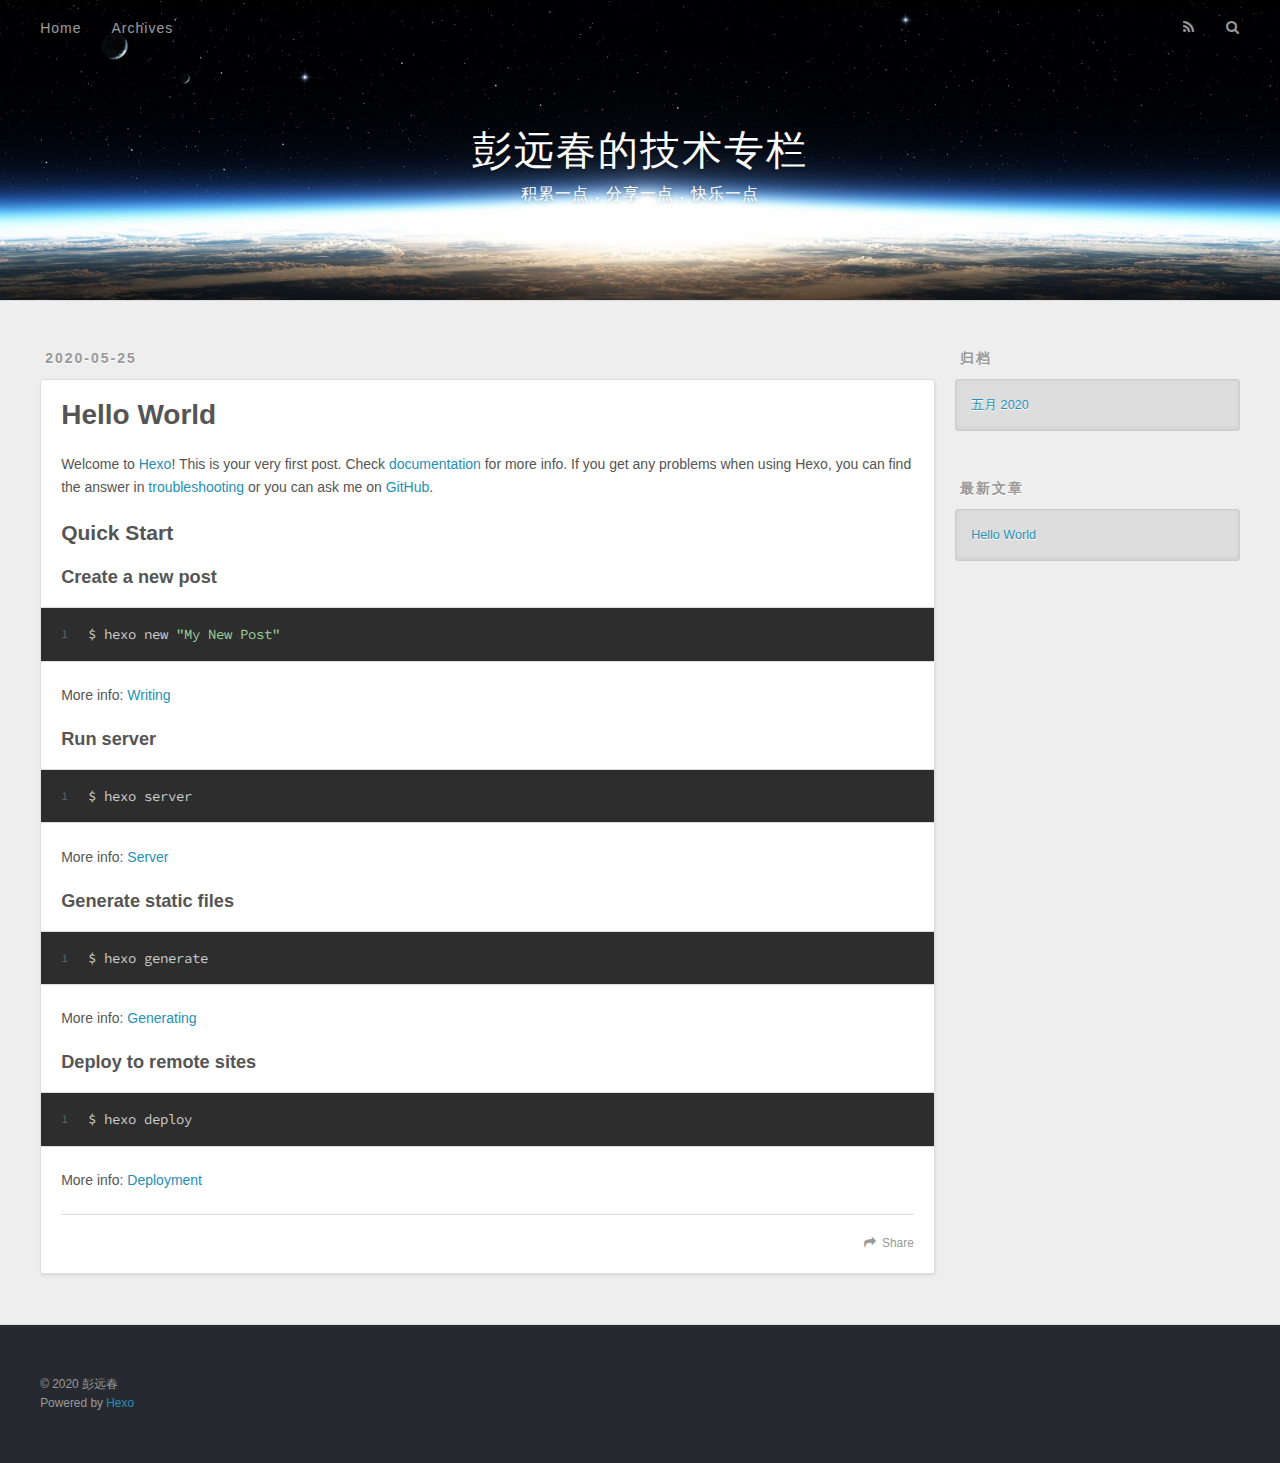
==== commit 915a48b8: "Site updated: 2020-05-25 14:53:00" ====
--- a/index.html
+++ b/index.html
@@ -1,25 +1,12 @@
 <!DOCTYPE html>
-<html lang="zh-CN">
+<html>
 <head>
-  <meta charset="UTF-8">
-<meta name="viewport" content="width=device-width, initial-scale=1, maximum-scale=2">
-<meta name="theme-color" content="#222">
-<meta name="generator" content="Hexo 4.2.1">
-  <link rel="apple-touch-icon" sizes="180x180" href="/images/apple-touch-icon-next.png">
-  <link rel="icon" type="image/png" sizes="32x32" href="/images/favicon-32x32-next.png">
-  <link rel="icon" type="image/png" sizes="16x16" href="/images/favicon-16x16-next.png">
-  <link rel="mask-icon" href="/images/logo.svg" color="#222">
-
-<link rel="stylesheet" href="/css/main.css">
-
-
-<link rel="stylesheet" href="/lib/font-awesome/css/all.min.css">
-
-<script id="hexo-configurations">
-    var NexT = window.NexT || {};
-    var CONFIG = {"hostname":"blog.pengyc.com","root":"/","scheme":"Muse","version":"7.8.0","exturl":false,"sidebar":{"position":"left","display":"post","padding":18,"offset":12,"onmobile":false},"copycode":{"enable":false,"show_result":false,"style":null},"back2top":{"enable":true,"sidebar":false,"scrollpercent":false},"bookmark":{"enable":false,"color":"#222","save":"auto"},"fancybox":false,"mediumzoom":false,"lazyload":false,"pangu":false,"comments":{"style":"tabs","active":null,"storage":true,"lazyload":false,"nav":null},"algolia":{"hits":{"per_page":10},"labels":{"input_placeholder":"Search for Posts","hits_empty":"We didn't find any results for the search: ${query}","hits_stats":"${hits} results found in ${time} ms"}},"localsearch":{"enable":false,"trigger":"auto","top_n_per_article":1,"unescape":false,"preload":false},"motion":{"enable":true,"async":false,"transition":{"post_block":"fadeIn","post_header":"slideDownIn","post_body":"slideDownIn","coll_header":"slideLeftIn","sidebar":"slideUpIn"}}};
-  </script>
-
+  <meta charset="utf-8">
+  
+
+  
+  <title>彭远春的技术专栏</title>
+  <meta name="viewport" content="width=device-width, initial-scale=1, maximum-scale=1">
   <meta property="og:type" content="website">
 <meta property="og:title" content="彭远春的技术专栏">
 <meta property="og:url" content="http://blog.pengyc.com/index.html">
@@ -27,164 +14,83 @@
 <meta property="og:locale" content="zh_CN">
 <meta property="article:author" content="彭远春">
 <meta name="twitter:card" content="summary">
-
-<link rel="canonical" href="http://blog.pengyc.com/">
-
-
-<script id="page-configurations">
-  // https://hexo.io/docs/variables.html
-  CONFIG.page = {
-    sidebar: "",
-    isHome : true,
-    isPost : false,
-    lang   : 'zh-CN'
-  };
-</script>
-
-  <title>彭远春的技术专栏</title>
-  
-
-
-
-
-
-
-  <noscript>
-  <style>
-  .use-motion .brand,
-  .use-motion .menu-item,
-  .sidebar-inner,
-  .use-motion .post-block,
-  .use-motion .pagination,
-  .use-motion .comments,
-  .use-motion .post-header,
-  .use-motion .post-body,
-  .use-motion .collection-header { opacity: initial; }
-
-  .use-motion .site-title,
-  .use-motion .site-subtitle {
-    opacity: initial;
-    top: initial;
-  }
-
-  .use-motion .logo-line-before i { left: initial; }
-  .use-motion .logo-line-after i { right: initial; }
-  </style>
-</noscript>
-
-</head>
-
-<body itemscope itemtype="http://schema.org/WebPage">
-  <div class="container use-motion">
-    <div class="headband"></div>
-
-    <header class="header" itemscope itemtype="http://schema.org/WPHeader">
-      <div class="header-inner"><div class="site-brand-container">
-  <div class="site-nav-toggle">
-    <div class="toggle" aria-label="切换导航栏">
-      <span class="toggle-line toggle-line-first"></span>
-      <span class="toggle-line toggle-line-middle"></span>
-      <span class="toggle-line toggle-line-last"></span>
-    </div>
-  </div>
-
-  <div class="site-meta">
-
-    <a href="/" class="brand" rel="start">
-      <span class="logo-line-before"><i></i></span>
-      <h1 class="site-title">彭远春的技术专栏</h1>
-      <span class="logo-line-after"><i></i></span>
-    </a>
-      <p class="site-subtitle" itemprop="description">积累一点，分享一点，快乐一点</p>
-  </div>
-
-  <div class="site-nav-right">
-    <div class="toggle popup-trigger">
-    </div>
-  </div>
-</div>
-
-
-
-
-<nav class="site-nav">
-  <ul id="menu" class="main-menu menu">
-        <li class="menu-item menu-item-home">
-
-    <a href="/" rel="section"><i class="fa fa-home fa-fw"></i>首页</a>
-
-  </li>
-        <li class="menu-item menu-item-archives">
-
-    <a href="/archives/" rel="section"><i class="fa fa-archive fa-fw"></i>归档</a>
-
-  </li>
-  </ul>
-</nav>
-
-
-
-
-</div>
-    </header>
-
-    
-  <div class="back-to-top">
-    <i class="fa fa-arrow-up"></i>
-    <span>0%</span>
-  </div>
-
-
-    <main class="main">
-      <div class="main-inner">
-        <div class="content-wrap">
-          
-
-          <div class="content index posts-expand">
-            
-      
-  
-  
-  <article itemscope itemtype="http://schema.org/Article" class="post-block" lang="zh-CN">
-    <link itemprop="mainEntityOfPage" href="http://blog.pengyc.com/2020/05/25/hello-world/">
-
-    <span hidden itemprop="author" itemscope itemtype="http://schema.org/Person">
-      <meta itemprop="image" content="/images/avatar.gif">
-      <meta itemprop="name" content="彭远春">
-      <meta itemprop="description" content="">
-    </span>
-
-    <span hidden itemprop="publisher" itemscope itemtype="http://schema.org/Organization">
-      <meta itemprop="name" content="彭远春的技术专栏">
-    </span>
-      <header class="post-header">
-        <h2 class="post-title" itemprop="name headline">
-          
-            <a href="/2020/05/25/hello-world/" class="post-title-link" itemprop="url">Hello World</a>
+  
+    <link rel="alternate" href="/atom.xml" title="彭远春的技术专栏" type="application/atom+xml">
+  
+  
+    <link rel="icon" href="/favicon.png">
+  
+  
+    <link href="//fonts.googleapis.com/css?family=Source+Code+Pro" rel="stylesheet" type="text/css">
+  
+  
+<link rel="stylesheet" href="/css/style.css">
+
+<meta name="generator" content="Hexo 4.2.1"></head>
+
+<body>
+  <div id="container">
+    <div id="wrap">
+      <header id="header">
+  <div id="banner"></div>
+  <div id="header-outer" class="outer">
+    <div id="header-title" class="inner">
+      <h1 id="logo-wrap">
+        <a href="/" id="logo">彭远春的技术专栏</a>
+      </h1>
+      
+        <h2 id="subtitle-wrap">
+          <a href="/" id="subtitle">积累一点，分享一点，快乐一点</a>
         </h2>
-
-        <div class="post-meta">
-            <span class="post-meta-item">
-              <span class="post-meta-item-icon">
-                <i class="far fa-calendar"></i>
-              </span>
-              <span class="post-meta-item-text">发表于</span>
-
-              <time title="创建时间：2020-05-25 13:35:17" itemprop="dateCreated datePublished" datetime="2020-05-25T13:35:17+08:00">2020-05-25</time>
-            </span>
-
-          
-
-        </div>
+      
+    </div>
+    <div id="header-inner" class="inner">
+      <nav id="main-nav">
+        <a id="main-nav-toggle" class="nav-icon"></a>
+        
+          <a class="main-nav-link" href="/">Home</a>
+        
+          <a class="main-nav-link" href="/archives">Archives</a>
+        
+      </nav>
+      <nav id="sub-nav">
+        
+          <a id="nav-rss-link" class="nav-icon" href="/atom.xml" title="RSS Feed"></a>
+        
+        <a id="nav-search-btn" class="nav-icon" title="搜索"></a>
+      </nav>
+      <div id="search-form-wrap">
+        <form action="//google.com/search" method="get" accept-charset="UTF-8" class="search-form"><input type="search" name="q" class="search-form-input" placeholder="Search"><button type="submit" class="search-form-submit">&#xF002;</button><input type="hidden" name="sitesearch" value="http://blog.pengyc.com"></form>
+      </div>
+    </div>
+  </div>
+</header>
+      <div class="outer">
+        <section id="main">
+  
+    <article id="post-hello-world" class="article article-type-post" itemscope itemprop="blogPost">
+  <div class="article-meta">
+    <a href="/2020/05/25/hello-world/" class="article-date">
+  <time datetime="2020-05-25T05:35:17.452Z" itemprop="datePublished">2020-05-25</time>
+</a>
+    
+  </div>
+  <div class="article-inner">
+    
+    
+      <header class="article-header">
+        
+  
+    <h1 itemprop="name">
+      <a class="article-title" href="/2020/05/25/hello-world/">Hello World</a>
+    </h1>
+  
+
       </header>
-
-    
-    
-    
-    <div class="post-body" itemprop="articleBody">
-
-      
-          <p>Welcome to <a href="https://hexo.io/" target="_blank" rel="noopener">Hexo</a>! This is your very first post. Check <a href="https://hexo.io/docs/" target="_blank" rel="noopener">documentation</a> for more info. If you get any problems when using Hexo, you can find the answer in <a href="https://hexo.io/docs/troubleshooting.html" target="_blank" rel="noopener">troubleshooting</a> or you can ask me on <a href="https://github.com/hexojs/hexo/issues" target="_blank" rel="noopener">GitHub</a>.</p>
+    
+    <div class="article-entry" itemprop="articleBody">
+      
+        <p>Welcome to <a href="https://hexo.io/" target="_blank" rel="noopener">Hexo</a>! This is your very first post. Check <a href="https://hexo.io/docs/" target="_blank" rel="noopener">documentation</a> for more info. If you get any problems when using Hexo, you can find the answer in <a href="https://hexo.io/docs/troubleshooting.html" target="_blank" rel="noopener">troubleshooting</a> or you can ask me on <a href="https://github.com/hexojs/hexo/issues" target="_blank" rel="noopener">GitHub</a>.</p>
 <h2 id="Quick-Start"><a href="#Quick-Start" class="headerlink" title="Quick Start"></a>Quick Start</h2><h3 id="Create-a-new-post"><a href="#Create-a-new-post" class="headerlink" title="Create a new post"></a>Create a new post</h3><figure class="highlight bash"><table><tr><td class="gutter"><pre><span class="line">1</span><br></pre></td><td class="code"><pre><span class="line">$ hexo new <span class="string">"My New Post"</span></span><br></pre></td></tr></table></figure>
 
 <p>More info: <a href="https://hexo.io/docs/writing.html" target="_blank" rel="noopener">Writing</a></p>
@@ -200,171 +106,95 @@
 
       
     </div>
-
-    
-    
-    
-      <footer class="post-footer">
-        <div class="post-eof"></div>
-      </footer>
-  </article>
-  
-  
-  
-
-
-  
-
-
-
-          </div>
-          
-
-<script>
-  window.addEventListener('tabs:register', () => {
-    let { activeClass } = CONFIG.comments;
-    if (CONFIG.comments.storage) {
-      activeClass = localStorage.getItem('comments_active') || activeClass;
-    }
-    if (activeClass) {
-      let activeTab = document.querySelector(`a[href="#comment-${activeClass}"]`);
-      if (activeTab) {
-        activeTab.click();
-      }
-    }
-  });
-  if (CONFIG.comments.storage) {
-    window.addEventListener('tabs:click', event => {
-      if (!event.target.matches('.tabs-comment .tab-content .tab-pane')) return;
-      let commentClass = event.target.classList[1];
-      localStorage.setItem('comments_active', commentClass);
-    });
-  }
-</script>
-
-        </div>
-          
-  
-  <div class="toggle sidebar-toggle">
-    <span class="toggle-line toggle-line-first"></span>
-    <span class="toggle-line toggle-line-middle"></span>
-    <span class="toggle-line toggle-line-last"></span>
-  </div>
-
-  <aside class="sidebar">
-    <div class="sidebar-inner">
-
-      <ul class="sidebar-nav motion-element">
-        <li class="sidebar-nav-toc">
-          文章目录
-        </li>
-        <li class="sidebar-nav-overview">
-          站点概览
-        </li>
+    <footer class="article-footer">
+      <a data-url="http://blog.pengyc.com/2020/05/25/hello-world/" data-id="ckam4w20s00001gjg2pbdhqhi" class="article-share-link">Share</a>
+      
+      
+    </footer>
+  </div>
+  
+</article>
+
+
+  
+
+
+</section>
+        
+          <aside id="sidebar">
+  
+    
+
+  
+    
+
+  
+    
+  
+    
+  <div class="widget-wrap">
+    <h3 class="widget-title">归档</h3>
+    <div class="widget">
+      <ul class="archive-list"><li class="archive-list-item"><a class="archive-list-link" href="/archives/2020/05/">五月 2020</a></li></ul>
+    </div>
+  </div>
+
+
+  
+    
+  <div class="widget-wrap">
+    <h3 class="widget-title">最新文章</h3>
+    <div class="widget">
+      <ul>
+        
+          <li>
+            <a href="/2020/05/25/hello-world/">Hello World</a>
+          </li>
+        
       </ul>
-
-      <!--noindex-->
-      <div class="post-toc-wrap sidebar-panel">
+    </div>
+  </div>
+
+  
+</aside>
+        
       </div>
-      <!--/noindex-->
-
-      <div class="site-overview-wrap sidebar-panel">
-        <div class="site-author motion-element" itemprop="author" itemscope itemtype="http://schema.org/Person">
-  <p class="site-author-name" itemprop="name">彭远春</p>
-  <div class="site-description" itemprop="description"></div>
-</div>
-<div class="site-state-wrap motion-element">
-  <nav class="site-state">
-      <div class="site-state-item site-state-posts">
-          <a href="/archives/">
-        
-          <span class="site-state-item-count">1</span>
-          <span class="site-state-item-name">日志</span>
-        </a>
-      </div>
-  </nav>
-</div>
-
-
-
-      </div>
-
-    </div>
-  </aside>
-  <div id="sidebar-dimmer"></div>
-
-
-      </div>
-    </main>
-
-    <footer class="footer">
-      <div class="footer-inner">
-        
-
-        
-
-<div class="copyright">
-  
-  &copy; 
-  <span itemprop="copyrightYear">2020</span>
-  <span class="with-love">
-    <i class="fa fa-heart"></i>
-  </span>
-  <span class="author" itemprop="copyrightHolder">彭远春</span>
-</div>
-  <div class="powered-by">由 <a href="https://hexo.io/" class="theme-link" rel="noopener" target="_blank">Hexo</a> & <a href="https://muse.theme-next.org/" class="theme-link" rel="noopener" target="_blank">NexT.Muse</a> 强力驱动
-  </div>
-
-        
-
-
-
-
-
-
-
-
-      </div>
-    </footer>
-  </div>
-
-  
-  <script src="/lib/anime.min.js"></script>
-  <script src="/lib/velocity/velocity.min.js"></script>
-  <script src="/lib/velocity/velocity.ui.min.js"></script>
-
-<script src="/js/utils.js"></script>
-
-<script src="/js/motion.js"></script>
-
-
-<script src="/js/schemes/muse.js"></script>
-
-
-<script src="/js/next-boot.js"></script>
-
-
-
-
-  
-
-
-
-
-
-
-
-
-
-
-
-
-
-
-
-  
-
-  
-
+      <footer id="footer">
+  
+  <div class="outer">
+    <div id="footer-info" class="inner">
+      &copy; 2020 彭远春<br>
+      Powered by <a href="http://hexo.io/" target="_blank">Hexo</a>
+    </div>
+  </div>
+</footer>
+    </div>
+    <nav id="mobile-nav">
+  
+    <a href="/" class="mobile-nav-link">Home</a>
+  
+    <a href="/archives" class="mobile-nav-link">Archives</a>
+  
+</nav>
+    
+
+<script src="//ajax.googleapis.com/ajax/libs/jquery/2.0.3/jquery.min.js"></script>
+
+
+  
+<link rel="stylesheet" href="/fancybox/jquery.fancybox.css">
+
+  
+<script src="/fancybox/jquery.fancybox.pack.js"></script>
+
+
+
+
+<script src="/js/script.js"></script>
+
+
+
+
+  </div>
 </body>
-</html>
+</html>--- a/css/style.css
+++ b/css/style.css
@@ -0,0 +1,1374 @@
+body {
+  width: 100%;
+}
+body:before,
+body:after {
+  content: "";
+  display: table;
+}
+body:after {
+  clear: both;
+}
+html,
+body,
+div,
+span,
+applet,
+object,
+iframe,
+h1,
+h2,
+h3,
+h4,
+h5,
+h6,
+p,
+blockquote,
+pre,
+a,
+abbr,
+acronym,
+address,
+big,
+cite,
+code,
+del,
+dfn,
+em,
+img,
+ins,
+kbd,
+q,
+s,
+samp,
+small,
+strike,
+strong,
+sub,
+sup,
+tt,
+var,
+dl,
+dt,
+dd,
+ol,
+ul,
+li,
+fieldset,
+form,
+label,
+legend,
+table,
+caption,
+tbody,
+tfoot,
+thead,
+tr,
+th,
+td {
+  margin: 0;
+  padding: 0;
+  border: 0;
+  outline: 0;
+  font-weight: inherit;
+  font-style: inherit;
+  font-family: inherit;
+  font-size: 100%;
+  vertical-align: baseline;
+}
+body {
+  line-height: 1;
+  color: #000;
+  background: #fff;
+}
+ol,
+ul {
+  list-style: none;
+}
+table {
+  border-collapse: separate;
+  border-spacing: 0;
+  vertical-align: middle;
+}
+caption,
+th,
+td {
+  text-align: left;
+  font-weight: normal;
+  vertical-align: middle;
+}
+a img {
+  border: none;
+}
+input,
+button {
+  margin: 0;
+  padding: 0;
+}
+input::-moz-focus-inner,
+button::-moz-focus-inner {
+  border: 0;
+  padding: 0;
+}
+@font-face {
+  font-family: FontAwesome;
+  font-style: normal;
+  font-weight: normal;
+  src: url("fonts/fontawesome-webfont.eot?v=#4.0.3");
+  src: url("fonts/fontawesome-webfont.eot?#iefix&v=#4.0.3") format("embedded-opentype"), url("fonts/fontawesome-webfont.woff?v=#4.0.3") format("woff"), url("fonts/fontawesome-webfont.ttf?v=#4.0.3") format("truetype"), url("fonts/fontawesome-webfont.svg#fontawesomeregular?v=#4.0.3") format("svg");
+}
+html,
+body,
+#container {
+  height: 100%;
+}
+body {
+  background: #eee;
+  font: 14px -apple-system, BlinkMacSystemFont, "Segoe UI", "Roboto", "Oxygen", "Ubuntu", "Cantarell", "Fira Sans", "Droid Sans", "Helvetica Neue", sans-serif;
+  -webkit-text-size-adjust: 100%;
+}
+.outer {
+  max-width: 1220px;
+  margin: 0 auto;
+  padding: 0 20px;
+}
+.outer:before,
+.outer:after {
+  content: "";
+  display: table;
+}
+.outer:after {
+  clear: both;
+}
+.inner {
+  display: inline;
+  float: left;
+  width: 98.33333333333333%;
+  margin: 0 0.833333333333333%;
+}
+.left,
+.alignleft {
+  float: left;
+}
+.right,
+.alignright {
+  float: right;
+}
+.clear {
+  clear: both;
+}
+#container {
+  position: relative;
+}
+.mobile-nav-on {
+  overflow: hidden;
+}
+#wrap {
+  height: 100%;
+  width: 100%;
+  position: absolute;
+  top: 0;
+  left: 0;
+  -webkit-transition: 0.2s ease-out;
+  -moz-transition: 0.2s ease-out;
+  -ms-transition: 0.2s ease-out;
+  transition: 0.2s ease-out;
+  z-index: 1;
+  background: #eee;
+}
+.mobile-nav-on #wrap {
+  left: 280px;
+}
+@media screen and (min-width: 768px) {
+  #main {
+    display: inline;
+    float: left;
+    width: 73.33333333333333%;
+    margin: 0 0.833333333333333%;
+  }
+}
+.article-date,
+.article-category-link,
+.archive-year,
+.widget-title {
+  text-decoration: none;
+  text-transform: uppercase;
+  letter-spacing: 2px;
+  color: #999;
+  margin-bottom: 1em;
+  margin-left: 5px;
+  line-height: 1em;
+  text-shadow: 0 1px #fff;
+  font-weight: bold;
+}
+.article-inner,
+.archive-article-inner {
+  background: #fff;
+  -webkit-box-shadow: 1px 2px 3px #ddd;
+  box-shadow: 1px 2px 3px #ddd;
+  border: 1px solid #ddd;
+  border-radius: 3px;
+}
+.article-entry h1,
+.widget h1 {
+  font-size: 2em;
+}
+.article-entry h2,
+.widget h2 {
+  font-size: 1.5em;
+}
+.article-entry h3,
+.widget h3 {
+  font-size: 1.3em;
+}
+.article-entry h4,
+.widget h4 {
+  font-size: 1.2em;
+}
+.article-entry h5,
+.widget h5 {
+  font-size: 1em;
+}
+.article-entry h6,
+.widget h6 {
+  font-size: 1em;
+  color: #999;
+}
+.article-entry hr,
+.widget hr {
+  border: 1px dashed #ddd;
+}
+.article-entry strong,
+.widget strong {
+  font-weight: bold;
+}
+.article-entry em,
+.widget em,
+.article-entry cite,
+.widget cite {
+  font-style: italic;
+}
+.article-entry sup,
+.widget sup,
+.article-entry sub,
+.widget sub {
+  font-size: 0.75em;
+  line-height: 0;
+  position: relative;
+  vertical-align: baseline;
+}
+.article-entry sup,
+.widget sup {
+  top: -0.5em;
+}
+.article-entry sub,
+.widget sub {
+  bottom: -0.2em;
+}
+.article-entry small,
+.widget small {
+  font-size: 0.85em;
+}
+.article-entry acronym,
+.widget acronym,
+.article-entry abbr,
+.widget abbr {
+  border-bottom: 1px dotted;
+}
+.article-entry ul,
+.widget ul,
+.article-entry ol,
+.widget ol,
+.article-entry dl,
+.widget dl {
+  margin: 0 20px;
+  line-height: 1.6em;
+}
+.article-entry ul ul,
+.widget ul ul,
+.article-entry ol ul,
+.widget ol ul,
+.article-entry ul ol,
+.widget ul ol,
+.article-entry ol ol,
+.widget ol ol {
+  margin-top: 0;
+  margin-bottom: 0;
+}
+.article-entry ul,
+.widget ul {
+  list-style: disc;
+}
+.article-entry ol,
+.widget ol {
+  list-style: decimal;
+}
+.article-entry dt,
+.widget dt {
+  font-weight: bold;
+}
+#header {
+  height: 300px;
+  position: relative;
+  border-bottom: 1px solid #ddd;
+}
+#header:before,
+#header:after {
+  content: "";
+  position: absolute;
+  left: 0;
+  right: 0;
+  height: 40px;
+}
+#header:before {
+  top: 0;
+  background: -webkit-linear-gradient(rgba(0,0,0,0.2), transparent);
+  background: -moz-linear-gradient(rgba(0,0,0,0.2), transparent);
+  background: -ms-linear-gradient(rgba(0,0,0,0.2), transparent);
+  background: linear-gradient(rgba(0,0,0,0.2), transparent);
+}
+#header:after {
+  bottom: 0;
+  background: -webkit-linear-gradient(transparent, rgba(0,0,0,0.2));
+  background: -moz-linear-gradient(transparent, rgba(0,0,0,0.2));
+  background: -ms-linear-gradient(transparent, rgba(0,0,0,0.2));
+  background: linear-gradient(transparent, rgba(0,0,0,0.2));
+}
+#header-outer {
+  height: 100%;
+  position: relative;
+}
+#header-inner {
+  position: relative;
+  overflow: hidden;
+}
+#banner {
+  position: absolute;
+  top: 0;
+  left: 0;
+  width: 100%;
+  height: 100%;
+  background: url("images/banner.jpg") center #000;
+  -webkit-background-size: cover;
+  -moz-background-size: cover;
+  background-size: cover;
+  z-index: -1;
+}
+#header-title {
+  text-align: center;
+  height: 40px;
+  position: absolute;
+  top: 50%;
+  left: 0;
+  margin-top: -20px;
+}
+#logo,
+#subtitle {
+  text-decoration: none;
+  color: #fff;
+  font-weight: 300;
+  text-shadow: 0 1px 4px rgba(0,0,0,0.3);
+}
+#logo {
+  font-size: 40px;
+  line-height: 40px;
+  letter-spacing: 2px;
+}
+#subtitle {
+  font-size: 16px;
+  line-height: 16px;
+  letter-spacing: 1px;
+}
+#subtitle-wrap {
+  margin-top: 16px;
+}
+#main-nav {
+  float: left;
+  margin-left: -15px;
+}
+.nav-icon,
+.main-nav-link {
+  float: left;
+  color: #fff;
+  opacity: 0.6;
+  text-decoration: none;
+  text-shadow: 0 1px rgba(0,0,0,0.2);
+  -webkit-transition: opacity 0.2s;
+  -moz-transition: opacity 0.2s;
+  -ms-transition: opacity 0.2s;
+  transition: opacity 0.2s;
+  display: block;
+  padding: 20px 15px;
+}
+.nav-icon:hover,
+.main-nav-link:hover {
+  opacity: 1;
+}
+.nav-icon {
+  font-family: FontAwesome;
+  text-align: center;
+  font-size: 14px;
+  width: 14px;
+  height: 14px;
+  padding: 20px 15px;
+  position: relative;
+  cursor: pointer;
+}
+.main-nav-link {
+  font-weight: 300;
+  letter-spacing: 1px;
+}
+@media screen and (max-width: 479px) {
+  .main-nav-link {
+    display: none;
+  }
+}
+#main-nav-toggle {
+  display: none;
+}
+#main-nav-toggle:before {
+  content: "\f0c9";
+}
+@media screen and (max-width: 479px) {
+  #main-nav-toggle {
+    display: block;
+  }
+}
+#sub-nav {
+  float: right;
+  margin-right: -15px;
+}
+#nav-rss-link:before {
+  content: "\f09e";
+}
+#nav-search-btn:before {
+  content: "\f002";
+}
+#search-form-wrap {
+  position: absolute;
+  top: 15px;
+  width: 150px;
+  height: 30px;
+  right: -150px;
+  opacity: 0;
+  -webkit-transition: 0.2s ease-out;
+  -moz-transition: 0.2s ease-out;
+  -ms-transition: 0.2s ease-out;
+  transition: 0.2s ease-out;
+}
+#search-form-wrap.on {
+  opacity: 1;
+  right: 0;
+}
+@media screen and (max-width: 479px) {
+  #search-form-wrap {
+    width: 100%;
+    right: -100%;
+  }
+}
+.search-form {
+  position: absolute;
+  top: 0;
+  left: 0;
+  right: 0;
+  background: #fff;
+  padding: 5px 15px;
+  border-radius: 15px;
+  -webkit-box-shadow: 0 0 10px rgba(0,0,0,0.3);
+  box-shadow: 0 0 10px rgba(0,0,0,0.3);
+}
+.search-form-input {
+  border: none;
+  background: none;
+  color: #555;
+  width: 100%;
+  font: 13px -apple-system, BlinkMacSystemFont, "Segoe UI", "Roboto", "Oxygen", "Ubuntu", "Cantarell", "Fira Sans", "Droid Sans", "Helvetica Neue", sans-serif;
+  outline: none;
+}
+.search-form-input::-webkit-search-results-decoration,
+.search-form-input::-webkit-search-cancel-button {
+  -webkit-appearance: none;
+}
+.search-form-submit {
+  position: absolute;
+  top: 50%;
+  right: 10px;
+  margin-top: -7px;
+  font: 13px FontAwesome;
+  border: none;
+  background: none;
+  color: #bbb;
+  cursor: pointer;
+}
+.search-form-submit:hover,
+.search-form-submit:focus {
+  color: #777;
+}
+.article {
+  margin: 50px 0;
+}
+.article-inner {
+  overflow: hidden;
+}
+.article-meta:before,
+.article-meta:after {
+  content: "";
+  display: table;
+}
+.article-meta:after {
+  clear: both;
+}
+.article-date {
+  float: left;
+}
+.article-category {
+  float: left;
+  line-height: 1em;
+  color: #ccc;
+  text-shadow: 0 1px #fff;
+  margin-left: 8px;
+}
+.article-category:before {
+  content: "\2022";
+}
+.article-category-link {
+  margin: 0 12px 1em;
+}
+.article-header {
+  padding: 20px 20px 0;
+}
+.article-title {
+  text-decoration: none;
+  font-size: 2em;
+  font-weight: bold;
+  color: #555;
+  line-height: 1.1em;
+  -webkit-transition: color 0.2s;
+  -moz-transition: color 0.2s;
+  -ms-transition: color 0.2s;
+  transition: color 0.2s;
+}
+a.article-title:hover {
+  color: #258fb8;
+}
+.article-entry {
+  color: #555;
+  padding: 0 20px;
+}
+.article-entry:before,
+.article-entry:after {
+  content: "";
+  display: table;
+}
+.article-entry:after {
+  clear: both;
+}
+.article-entry p,
+.article-entry table {
+  line-height: 1.6em;
+  margin: 1.6em 0;
+}
+.article-entry h1,
+.article-entry h2,
+.article-entry h3,
+.article-entry h4,
+.article-entry h5,
+.article-entry h6 {
+  font-weight: bold;
+}
+.article-entry h1,
+.article-entry h2,
+.article-entry h3,
+.article-entry h4,
+.article-entry h5,
+.article-entry h6 {
+  line-height: 1.1em;
+  margin: 1.1em 0;
+}
+.article-entry a {
+  color: #258fb8;
+  text-decoration: none;
+}
+.article-entry a:hover {
+  text-decoration: underline;
+}
+.article-entry ul,
+.article-entry ol,
+.article-entry dl {
+  margin-top: 1.6em;
+  margin-bottom: 1.6em;
+}
+.article-entry img,
+.article-entry video {
+  max-width: 100%;
+  height: auto;
+  display: block;
+  margin: auto;
+}
+.article-entry iframe {
+  border: none;
+}
+.article-entry table {
+  width: 100%;
+  border-collapse: collapse;
+  border-spacing: 0;
+}
+.article-entry th {
+  font-weight: bold;
+  border-bottom: 3px solid #ddd;
+  padding-bottom: 0.5em;
+}
+.article-entry td {
+  border-bottom: 1px solid #ddd;
+  padding: 10px 0;
+}
+.article-entry blockquote {
+  font-family: Georgia, "Times New Roman", serif;
+  font-size: 1.4em;
+  margin: 1.6em 20px;
+  text-align: center;
+}
+.article-entry blockquote footer {
+  font-size: 14px;
+  margin: 1.6em 0;
+  font-family: -apple-system, BlinkMacSystemFont, "Segoe UI", "Roboto", "Oxygen", "Ubuntu", "Cantarell", "Fira Sans", "Droid Sans", "Helvetica Neue", sans-serif;
+}
+.article-entry blockquote footer cite:before {
+  content: "—";
+  padding: 0 0.5em;
+}
+.article-entry .pullquote {
+  text-align: left;
+  width: 45%;
+  margin: 0;
+}
+.article-entry .pullquote.left {
+  margin-left: 0.5em;
+  margin-right: 1em;
+}
+.article-entry .pullquote.right {
+  margin-right: 0.5em;
+  margin-left: 1em;
+}
+.article-entry .caption {
+  color: #999;
+  display: block;
+  font-size: 0.9em;
+  margin-top: 0.5em;
+  position: relative;
+  text-align: center;
+}
+.article-entry .video-container {
+  position: relative;
+  padding-top: 56.25%;
+  height: 0;
+  overflow: hidden;
+}
+.article-entry .video-container iframe,
+.article-entry .video-container object,
+.article-entry .video-container embed {
+  position: absolute;
+  top: 0;
+  left: 0;
+  width: 100%;
+  height: 100%;
+  margin-top: 0;
+}
+.article-more-link a {
+  display: inline-block;
+  line-height: 1em;
+  padding: 6px 15px;
+  border-radius: 15px;
+  background: #eee;
+  color: #999;
+  text-shadow: 0 1px #fff;
+  text-decoration: none;
+}
+.article-more-link a:hover {
+  background: #258fb8;
+  color: #fff;
+  text-decoration: none;
+  text-shadow: 0 1px #1e7293;
+}
+.article-footer {
+  font-size: 0.85em;
+  line-height: 1.6em;
+  border-top: 1px solid #ddd;
+  padding-top: 1.6em;
+  margin: 0 20px 20px;
+}
+.article-footer:before,
+.article-footer:after {
+  content: "";
+  display: table;
+}
+.article-footer:after {
+  clear: both;
+}
+.article-footer a {
+  color: #999;
+  text-decoration: none;
+}
+.article-footer a:hover {
+  color: #555;
+}
+.article-tag-list-item {
+  float: left;
+  margin-right: 10px;
+}
+.article-tag-list-link:before {
+  content: "#";
+}
+.article-comment-link {
+  float: right;
+}
+.article-comment-link:before {
+  content: "\f075";
+  font-family: FontAwesome;
+  padding-right: 8px;
+}
+.article-share-link {
+  cursor: pointer;
+  float: right;
+  margin-left: 20px;
+}
+.article-share-link:before {
+  content: "\f064";
+  font-family: FontAwesome;
+  padding-right: 6px;
+}
+#article-nav {
+  position: relative;
+}
+#article-nav:before,
+#article-nav:after {
+  content: "";
+  display: table;
+}
+#article-nav:after {
+  clear: both;
+}
+@media screen and (min-width: 768px) {
+  #article-nav {
+    margin: 50px 0;
+  }
+  #article-nav:before {
+    width: 8px;
+    height: 8px;
+    position: absolute;
+    top: 50%;
+    left: 50%;
+    margin-top: -4px;
+    margin-left: -4px;
+    content: "";
+    border-radius: 50%;
+    background: #ddd;
+    -webkit-box-shadow: 0 1px 2px #fff;
+    box-shadow: 0 1px 2px #fff;
+  }
+}
+.article-nav-link-wrap {
+  text-decoration: none;
+  text-shadow: 0 1px #fff;
+  color: #999;
+  -webkit-box-sizing: border-box;
+  -moz-box-sizing: border-box;
+  box-sizing: border-box;
+  margin-top: 50px;
+  text-align: center;
+  display: block;
+}
+.article-nav-link-wrap:hover {
+  color: #555;
+}
+@media screen and (min-width: 768px) {
+  .article-nav-link-wrap {
+    width: 50%;
+    margin-top: 0;
+  }
+}
+@media screen and (min-width: 768px) {
+  #article-nav-newer {
+    float: left;
+    text-align: right;
+    padding-right: 20px;
+  }
+}
+@media screen and (min-width: 768px) {
+  #article-nav-older {
+    float: right;
+    text-align: left;
+    padding-left: 20px;
+  }
+}
+.article-nav-caption {
+  text-transform: uppercase;
+  letter-spacing: 2px;
+  color: #ddd;
+  line-height: 1em;
+  font-weight: bold;
+}
+#article-nav-newer .article-nav-caption {
+  margin-right: -2px;
+}
+.article-nav-title {
+  font-size: 0.85em;
+  line-height: 1.6em;
+  margin-top: 0.5em;
+}
+.article-share-box {
+  position: absolute;
+  display: none;
+  background: #fff;
+  -webkit-box-shadow: 1px 2px 10px rgba(0,0,0,0.2);
+  box-shadow: 1px 2px 10px rgba(0,0,0,0.2);
+  border-radius: 3px;
+  margin-left: -145px;
+  overflow: hidden;
+  z-index: 1;
+}
+.article-share-box.on {
+  display: block;
+}
+.article-share-input {
+  width: 100%;
+  background: none;
+  -webkit-box-sizing: border-box;
+  -moz-box-sizing: border-box;
+  box-sizing: border-box;
+  font: 14px -apple-system, BlinkMacSystemFont, "Segoe UI", "Roboto", "Oxygen", "Ubuntu", "Cantarell", "Fira Sans", "Droid Sans", "Helvetica Neue", sans-serif;
+  padding: 0 15px;
+  color: #555;
+  outline: none;
+  border: 1px solid #ddd;
+  border-radius: 3px 3px 0 0;
+  height: 36px;
+  line-height: 36px;
+}
+.article-share-links {
+  background: #eee;
+}
+.article-share-links:before,
+.article-share-links:after {
+  content: "";
+  display: table;
+}
+.article-share-links:after {
+  clear: both;
+}
+.article-share-twitter,
+.article-share-facebook,
+.article-share-pinterest,
+.article-share-google {
+  width: 50px;
+  height: 36px;
+  display: block;
+  float: left;
+  position: relative;
+  color: #999;
+  text-shadow: 0 1px #fff;
+}
+.article-share-twitter:before,
+.article-share-facebook:before,
+.article-share-pinterest:before,
+.article-share-google:before {
+  font-size: 20px;
+  font-family: FontAwesome;
+  width: 20px;
+  height: 20px;
+  position: absolute;
+  top: 50%;
+  left: 50%;
+  margin-top: -10px;
+  margin-left: -10px;
+  text-align: center;
+}
+.article-share-twitter:hover,
+.article-share-facebook:hover,
+.article-share-pinterest:hover,
+.article-share-google:hover {
+  color: #fff;
+}
+.article-share-twitter:before {
+  content: "\f099";
+}
+.article-share-twitter:hover {
+  background: #00aced;
+  text-shadow: 0 1px #008abe;
+}
+.article-share-facebook:before {
+  content: "\f09a";
+}
+.article-share-facebook:hover {
+  background: #3b5998;
+  text-shadow: 0 1px #2f477a;
+}
+.article-share-pinterest:before {
+  content: "\f0d2";
+}
+.article-share-pinterest:hover {
+  background: #cb2027;
+  text-shadow: 0 1px #a21a1f;
+}
+.article-share-google:before {
+  content: "\f0d5";
+}
+.article-share-google:hover {
+  background: #dd4b39;
+  text-shadow: 0 1px #be3221;
+}
+.article-gallery {
+  background: #000;
+  position: relative;
+}
+.article-gallery-photos {
+  position: relative;
+  overflow: hidden;
+}
+.article-gallery-img {
+  display: none;
+  max-width: 100%;
+}
+.article-gallery-img:first-child {
+  display: block;
+}
+.article-gallery-img.loaded {
+  position: absolute;
+  display: block;
+}
+.article-gallery-img img {
+  display: block;
+  max-width: 100%;
+  margin: 0 auto;
+}
+#comments {
+  background: #fff;
+  -webkit-box-shadow: 1px 2px 3px #ddd;
+  box-shadow: 1px 2px 3px #ddd;
+  padding: 20px;
+  border: 1px solid #ddd;
+  border-radius: 3px;
+  margin: 50px 0;
+}
+#comments a {
+  color: #258fb8;
+}
+.archives-wrap {
+  margin: 50px 0;
+}
+.archives:before,
+.archives:after {
+  content: "";
+  display: table;
+}
+.archives:after {
+  clear: both;
+}
+.archive-year-wrap {
+  margin-bottom: 1em;
+}
+.archives {
+  -webkit-column-gap: 10px;
+  -moz-column-gap: 10px;
+  column-gap: 10px;
+}
+@media screen and (min-width: 480px) and (max-width: 767px) {
+  .archives {
+    -webkit-column-count: 2;
+    -moz-column-count: 2;
+    column-count: 2;
+  }
+}
+@media screen and (min-width: 768px) {
+  .archives {
+    -webkit-column-count: 3;
+    -moz-column-count: 3;
+    column-count: 3;
+  }
+}
+.archive-article {
+  -webkit-column-break-inside: avoid;
+  page-break-inside: avoid;
+  overflow: hidden;
+  break-inside: avoid-column;
+}
+.archive-article-inner {
+  padding: 10px;
+  margin-bottom: 15px;
+}
+.archive-article-title {
+  text-decoration: none;
+  font-weight: bold;
+  color: #555;
+  -webkit-transition: color 0.2s;
+  -moz-transition: color 0.2s;
+  -ms-transition: color 0.2s;
+  transition: color 0.2s;
+  line-height: 1.6em;
+}
+.archive-article-title:hover {
+  color: #258fb8;
+}
+.archive-article-footer {
+  margin-top: 1em;
+}
+.archive-article-date {
+  color: #999;
+  text-decoration: none;
+  font-size: 0.85em;
+  line-height: 1em;
+  margin-bottom: 0.5em;
+  display: block;
+}
+#page-nav {
+  margin: 50px auto;
+  background: #fff;
+  -webkit-box-shadow: 1px 2px 3px #ddd;
+  box-shadow: 1px 2px 3px #ddd;
+  border: 1px solid #ddd;
+  border-radius: 3px;
+  text-align: center;
+  color: #999;
+  overflow: hidden;
+}
+#page-nav:before,
+#page-nav:after {
+  content: "";
+  display: table;
+}
+#page-nav:after {
+  clear: both;
+}
+#page-nav a,
+#page-nav span {
+  padding: 10px 20px;
+  line-height: 1;
+  height: 2ex;
+}
+#page-nav a {
+  color: #999;
+  text-decoration: none;
+}
+#page-nav a:hover {
+  background: #999;
+  color: #fff;
+}
+#page-nav .prev {
+  float: left;
+}
+#page-nav .next {
+  float: right;
+}
+#page-nav .page-number {
+  display: inline-block;
+}
+@media screen and (max-width: 479px) {
+  #page-nav .page-number {
+    display: none;
+  }
+}
+#page-nav .current {
+  color: #555;
+  font-weight: bold;
+}
+#page-nav .space {
+  color: #ddd;
+}
+#footer {
+  background: #262a30;
+  padding: 50px 0;
+  border-top: 1px solid #ddd;
+  color: #999;
+}
+#footer a {
+  color: #258fb8;
+  text-decoration: none;
+}
+#footer a:hover {
+  text-decoration: underline;
+}
+#footer-info {
+  line-height: 1.6em;
+  font-size: 0.85em;
+}
+.article-entry pre,
+.article-entry .highlight {
+  background: #2d2d2d;
+  margin: 0 -20px;
+  padding: 15px 20px;
+  border-style: solid;
+  border-color: #ddd;
+  border-width: 1px 0;
+  overflow: auto;
+  color: #ccc;
+  line-height: 22.400000000000002px;
+}
+.article-entry .highlight .gutter pre,
+.article-entry .gist .gist-file .gist-data .line-numbers {
+  color: #666;
+  font-size: 0.85em;
+}
+.article-entry pre,
+.article-entry code {
+  font-family: "Source Code Pro", Consolas, Monaco, Menlo, Consolas, monospace;
+}
+.article-entry code {
+  background: #eee;
+  text-shadow: 0 1px #fff;
+  padding: 0 0.3em;
+}
+.article-entry pre code {
+  background: none;
+  text-shadow: none;
+  padding: 0;
+}
+.article-entry .highlight pre {
+  border: none;
+  margin: 0;
+  padding: 0;
+}
+.article-entry .highlight table {
+  margin: 0;
+  width: auto;
+}
+.article-entry .highlight td {
+  border: none;
+  padding: 0;
+}
+.article-entry .highlight figcaption {
+  font-size: 0.85em;
+  color: #999;
+  line-height: 1em;
+  margin-bottom: 1em;
+}
+.article-entry .highlight figcaption:before,
+.article-entry .highlight figcaption:after {
+  content: "";
+  display: table;
+}
+.article-entry .highlight figcaption:after {
+  clear: both;
+}
+.article-entry .highlight figcaption a {
+  float: right;
+}
+.article-entry .highlight .gutter pre {
+  text-align: right;
+  padding-right: 20px;
+}
+.article-entry .highlight .line {
+  height: 22.400000000000002px;
+}
+.article-entry .highlight .line.marked {
+  background: #515151;
+}
+.article-entry .gist {
+  margin: 0 -20px;
+  border-style: solid;
+  border-color: #ddd;
+  border-width: 1px 0;
+  background: #2d2d2d;
+  padding: 15px 20px 15px 0;
+}
+.article-entry .gist .gist-file {
+  border: none;
+  font-family: "Source Code Pro", Consolas, Monaco, Menlo, Consolas, monospace;
+  margin: 0;
+}
+.article-entry .gist .gist-file .gist-data {
+  background: none;
+  border: none;
+}
+.article-entry .gist .gist-file .gist-data .line-numbers {
+  background: none;
+  border: none;
+  padding: 0 20px 0 0;
+}
+.article-entry .gist .gist-file .gist-data .line-data {
+  padding: 0 !important;
+}
+.article-entry .gist .gist-file .highlight {
+  margin: 0;
+  padding: 0;
+  border: none;
+}
+.article-entry .gist .gist-file .gist-meta {
+  background: #2d2d2d;
+  color: #999;
+  font: 0.85em -apple-system, BlinkMacSystemFont, "Segoe UI", "Roboto", "Oxygen", "Ubuntu", "Cantarell", "Fira Sans", "Droid Sans", "Helvetica Neue", sans-serif;
+  text-shadow: 0 0;
+  padding: 0;
+  margin-top: 1em;
+  margin-left: 20px;
+}
+.article-entry .gist .gist-file .gist-meta a {
+  color: #258fb8;
+  font-weight: normal;
+}
+.article-entry .gist .gist-file .gist-meta a:hover {
+  text-decoration: underline;
+}
+pre .comment,
+pre .title {
+  color: #999;
+}
+pre .variable,
+pre .attribute,
+pre .tag,
+pre .regexp,
+pre .ruby .constant,
+pre .xml .tag .title,
+pre .xml .pi,
+pre .xml .doctype,
+pre .html .doctype,
+pre .css .id,
+pre .css .class,
+pre .css .pseudo {
+  color: #f2777a;
+}
+pre .number,
+pre .preprocessor,
+pre .built_in,
+pre .literal,
+pre .params,
+pre .constant {
+  color: #f99157;
+}
+pre .class,
+pre .ruby .class .title,
+pre .css .rules .attribute {
+  color: #9c9;
+}
+pre .string,
+pre .value,
+pre .inheritance,
+pre .header,
+pre .ruby .symbol,
+pre .xml .cdata {
+  color: #9c9;
+}
+pre .css .hexcolor {
+  color: #6cc;
+}
+pre .function,
+pre .python .decorator,
+pre .python .title,
+pre .ruby .function .title,
+pre .ruby .title .keyword,
+pre .perl .sub,
+pre .javascript .title,
+pre .coffeescript .title {
+  color: #69c;
+}
+pre .keyword,
+pre .javascript .function {
+  color: #c9c;
+}
+@media screen and (max-width: 479px) {
+  #mobile-nav {
+    position: absolute;
+    top: 0;
+    left: 0;
+    width: 280px;
+    height: 100%;
+    background: #191919;
+    border-right: 1px solid #fff;
+  }
+}
+@media screen and (max-width: 479px) {
+  .mobile-nav-link {
+    display: block;
+    color: #999;
+    text-decoration: none;
+    padding: 15px 20px;
+    font-weight: bold;
+  }
+  .mobile-nav-link:hover {
+    color: #fff;
+  }
+}
+@media screen and (min-width: 768px) {
+  #sidebar {
+    display: inline;
+    float: left;
+    width: 23.333333333333332%;
+    margin: 0 0.833333333333333%;
+  }
+}
+.widget-wrap {
+  margin: 50px 0;
+}
+.widget {
+  color: #777;
+  text-shadow: 0 1px #fff;
+  background: #ddd;
+  -webkit-box-shadow: 0 -1px 4px #ccc inset;
+  box-shadow: 0 -1px 4px #ccc inset;
+  border: 1px solid #ccc;
+  padding: 15px;
+  border-radius: 3px;
+}
+.widget a {
+  color: #258fb8;
+  text-decoration: none;
+}
+.widget a:hover {
+  text-decoration: underline;
+}
+.widget ul ul,
+.widget ol ul,
+.widget dl ul,
+.widget ul ol,
+.widget ol ol,
+.widget dl ol,
+.widget ul dl,
+.widget ol dl,
+.widget dl dl {
+  margin-left: 15px;
+  list-style: disc;
+}
+.widget {
+  line-height: 1.6em;
+  word-wrap: break-word;
+  font-size: 0.9em;
+}
+.widget ul,
+.widget ol {
+  list-style: none;
+  margin: 0;
+}
+.widget ul ul,
+.widget ol ul,
+.widget ul ol,
+.widget ol ol {
+  margin: 0 20px;
+}
+.widget ul ul,
+.widget ol ul {
+  list-style: disc;
+}
+.widget ul ol,
+.widget ol ol {
+  list-style: decimal;
+}
+.category-list-count,
+.tag-list-count,
+.archive-list-count {
+  padding-left: 5px;
+  color: #999;
+  font-size: 0.85em;
+}
+.category-list-count:before,
+.tag-list-count:before,
+.archive-list-count:before {
+  content: "(";
+}
+.category-list-count:after,
+.tag-list-count:after,
+.archive-list-count:after {
+  content: ")";
+}
+.tagcloud a {
+  margin-right: 5px;
+  display: inline-block;
+}
